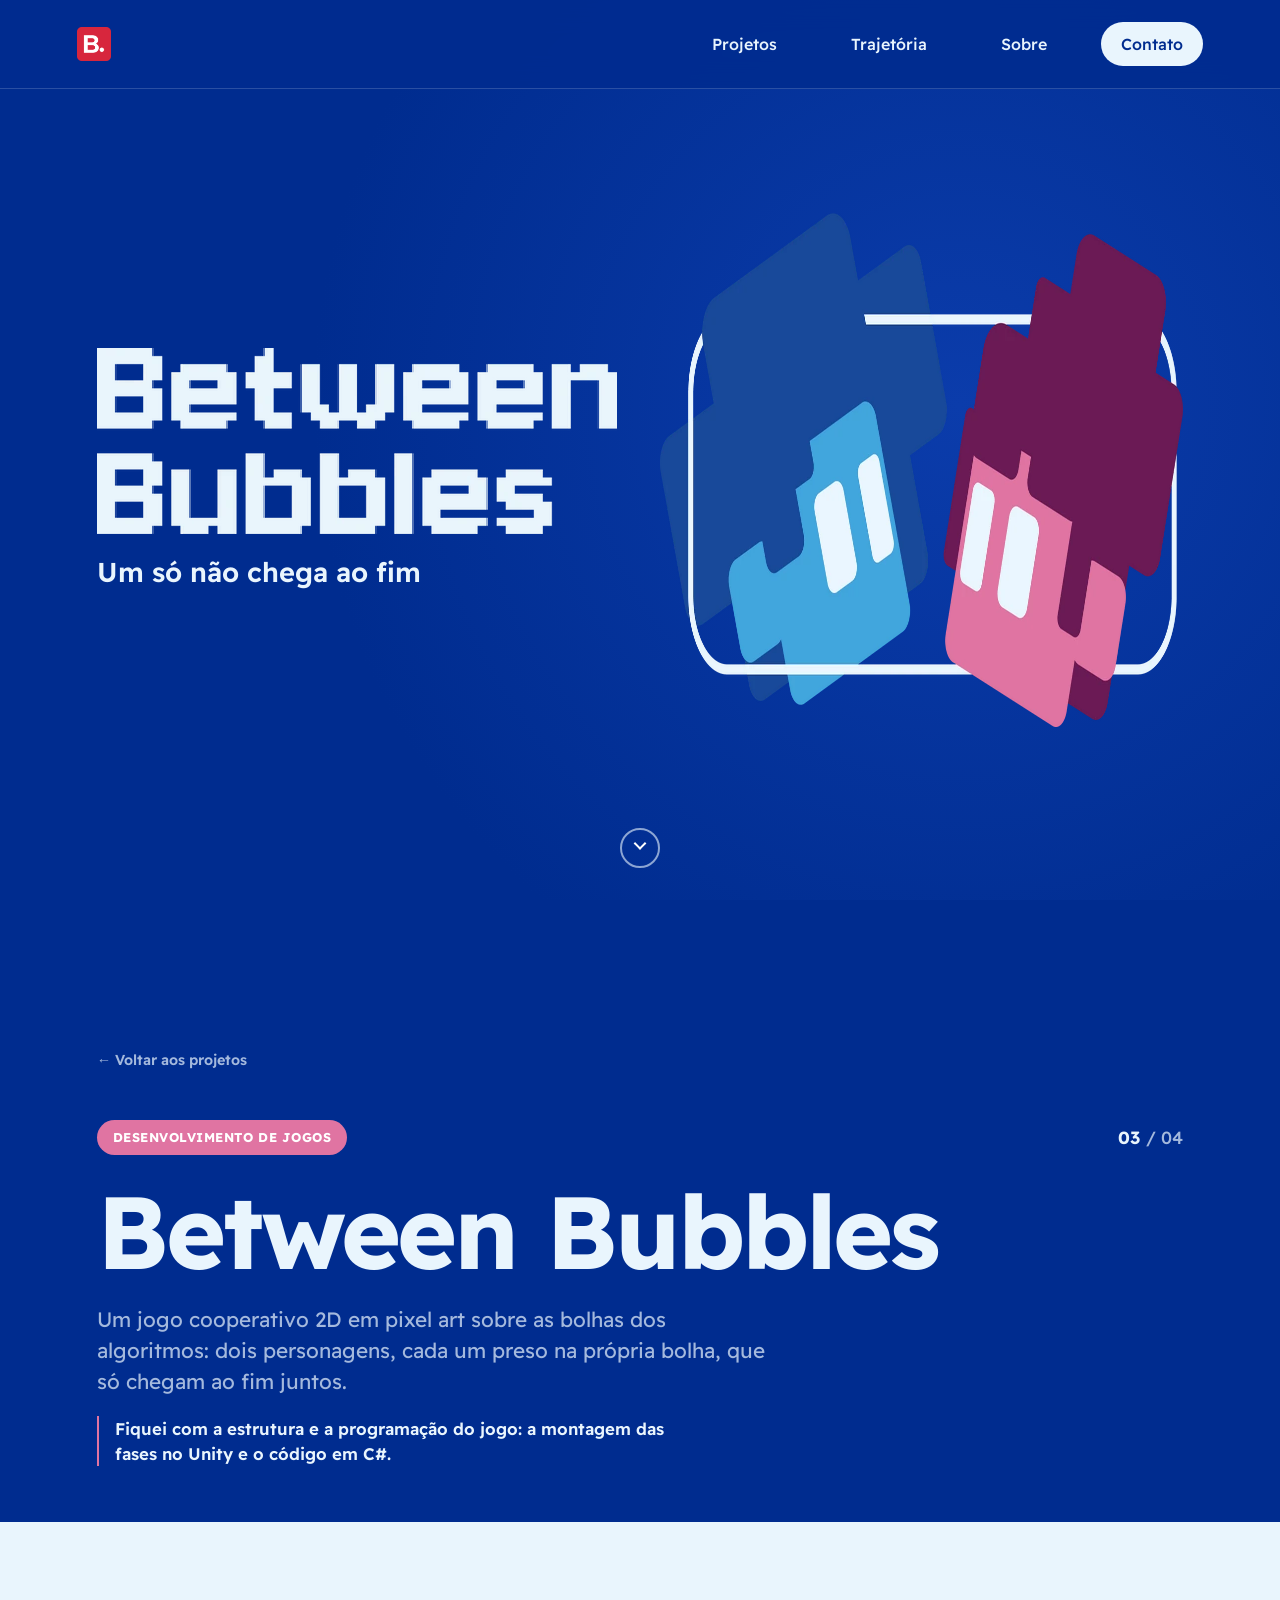
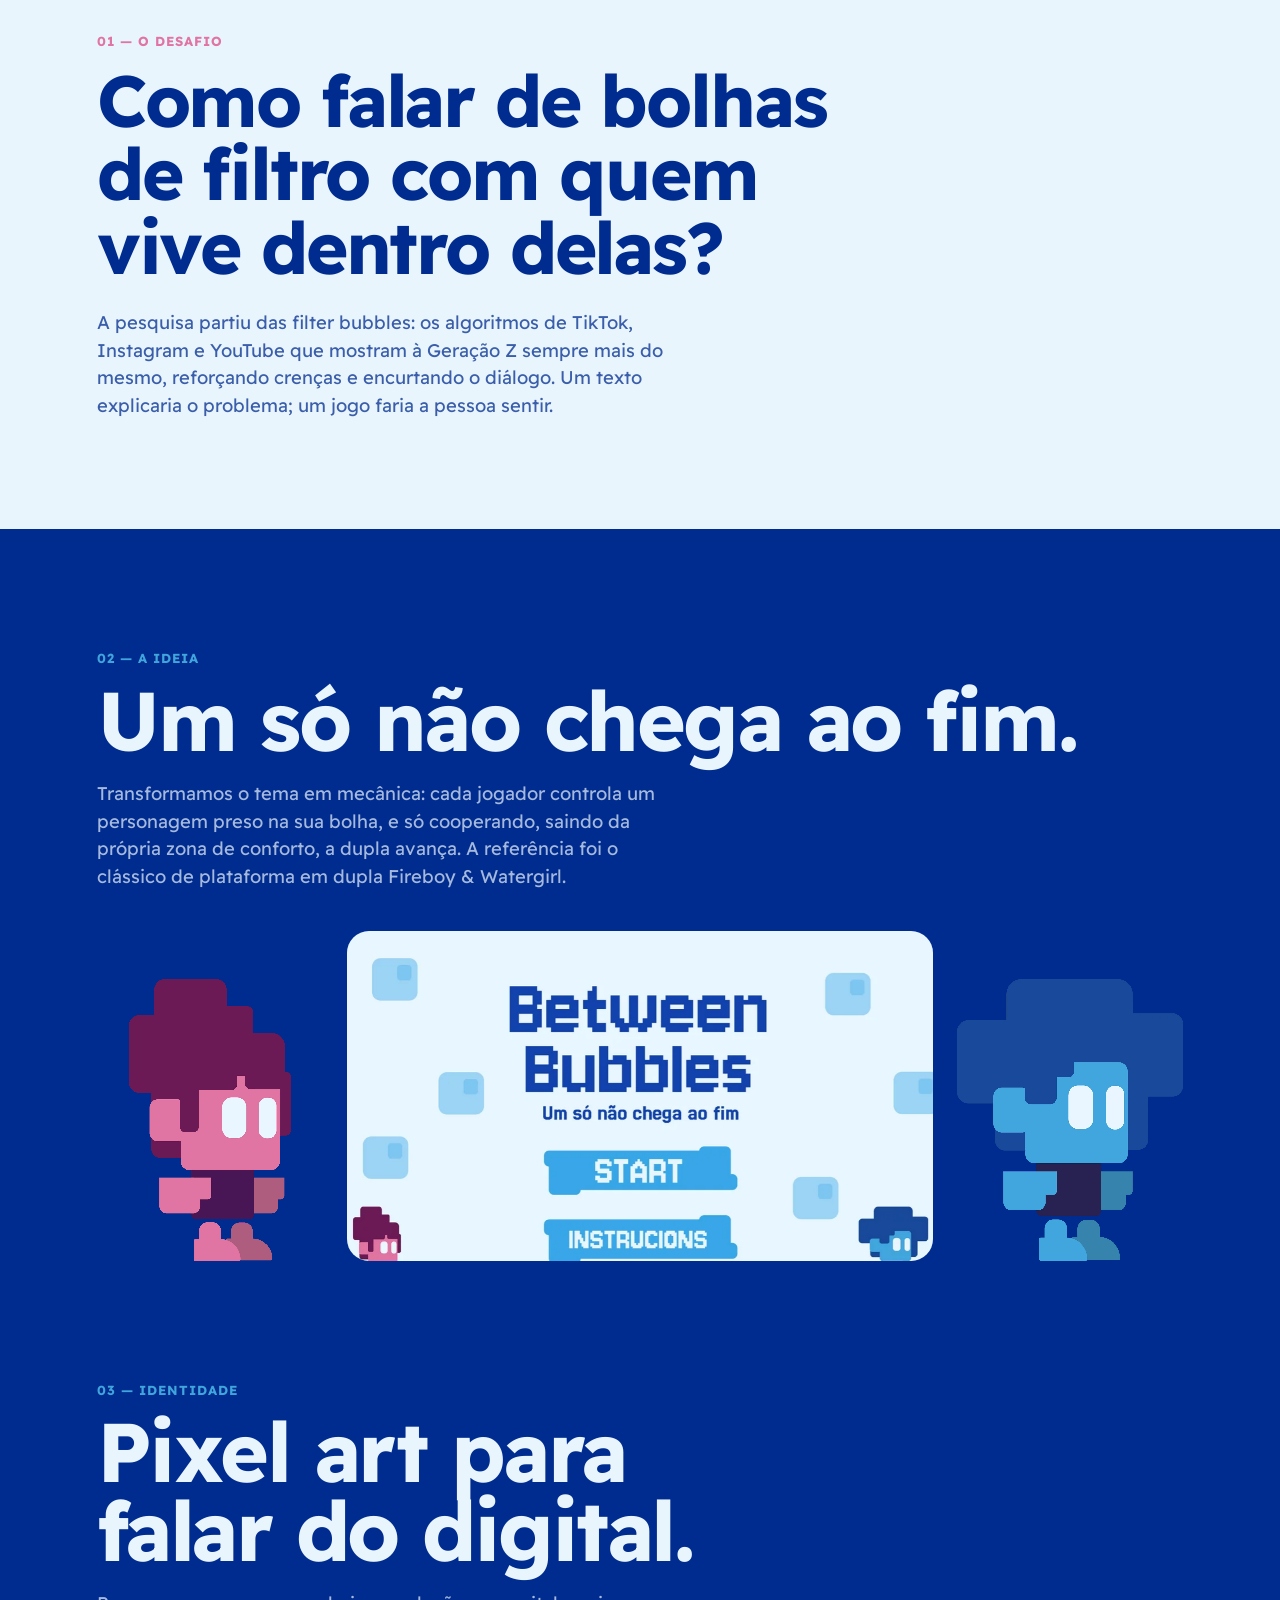
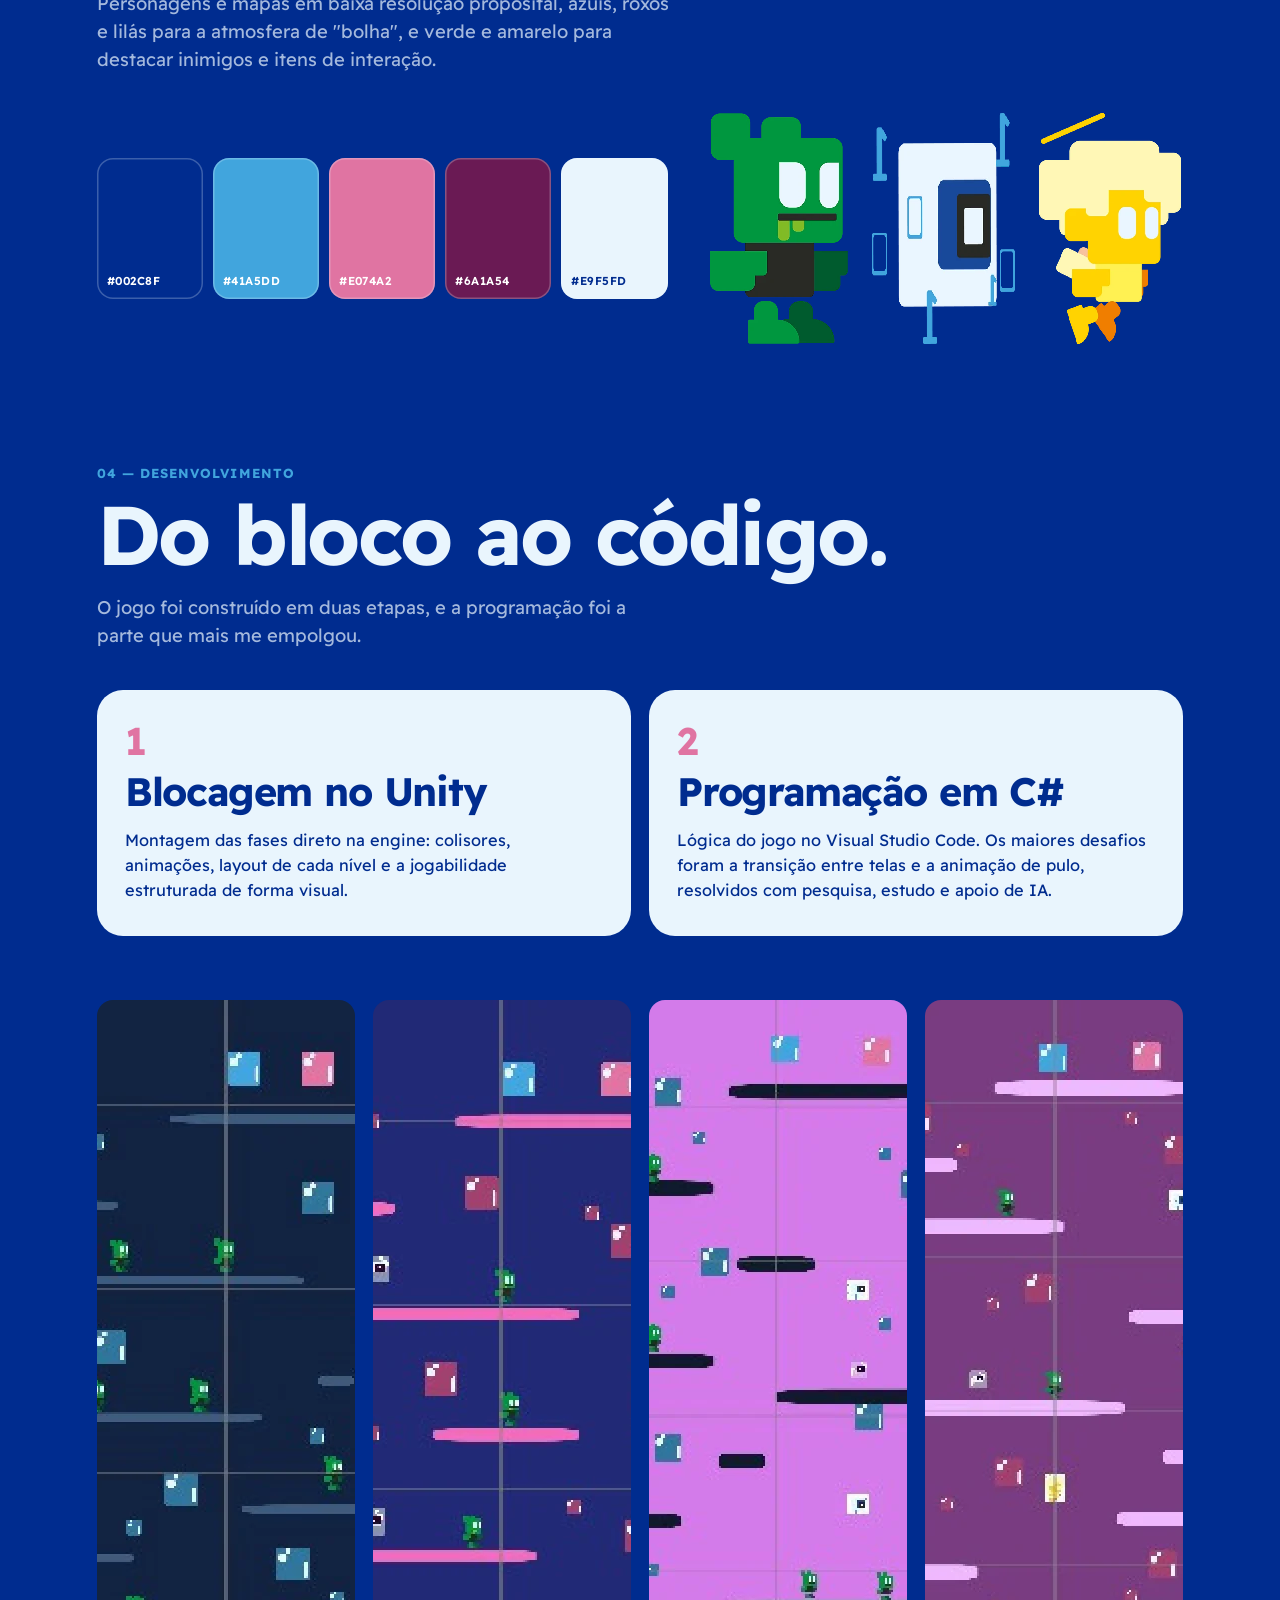
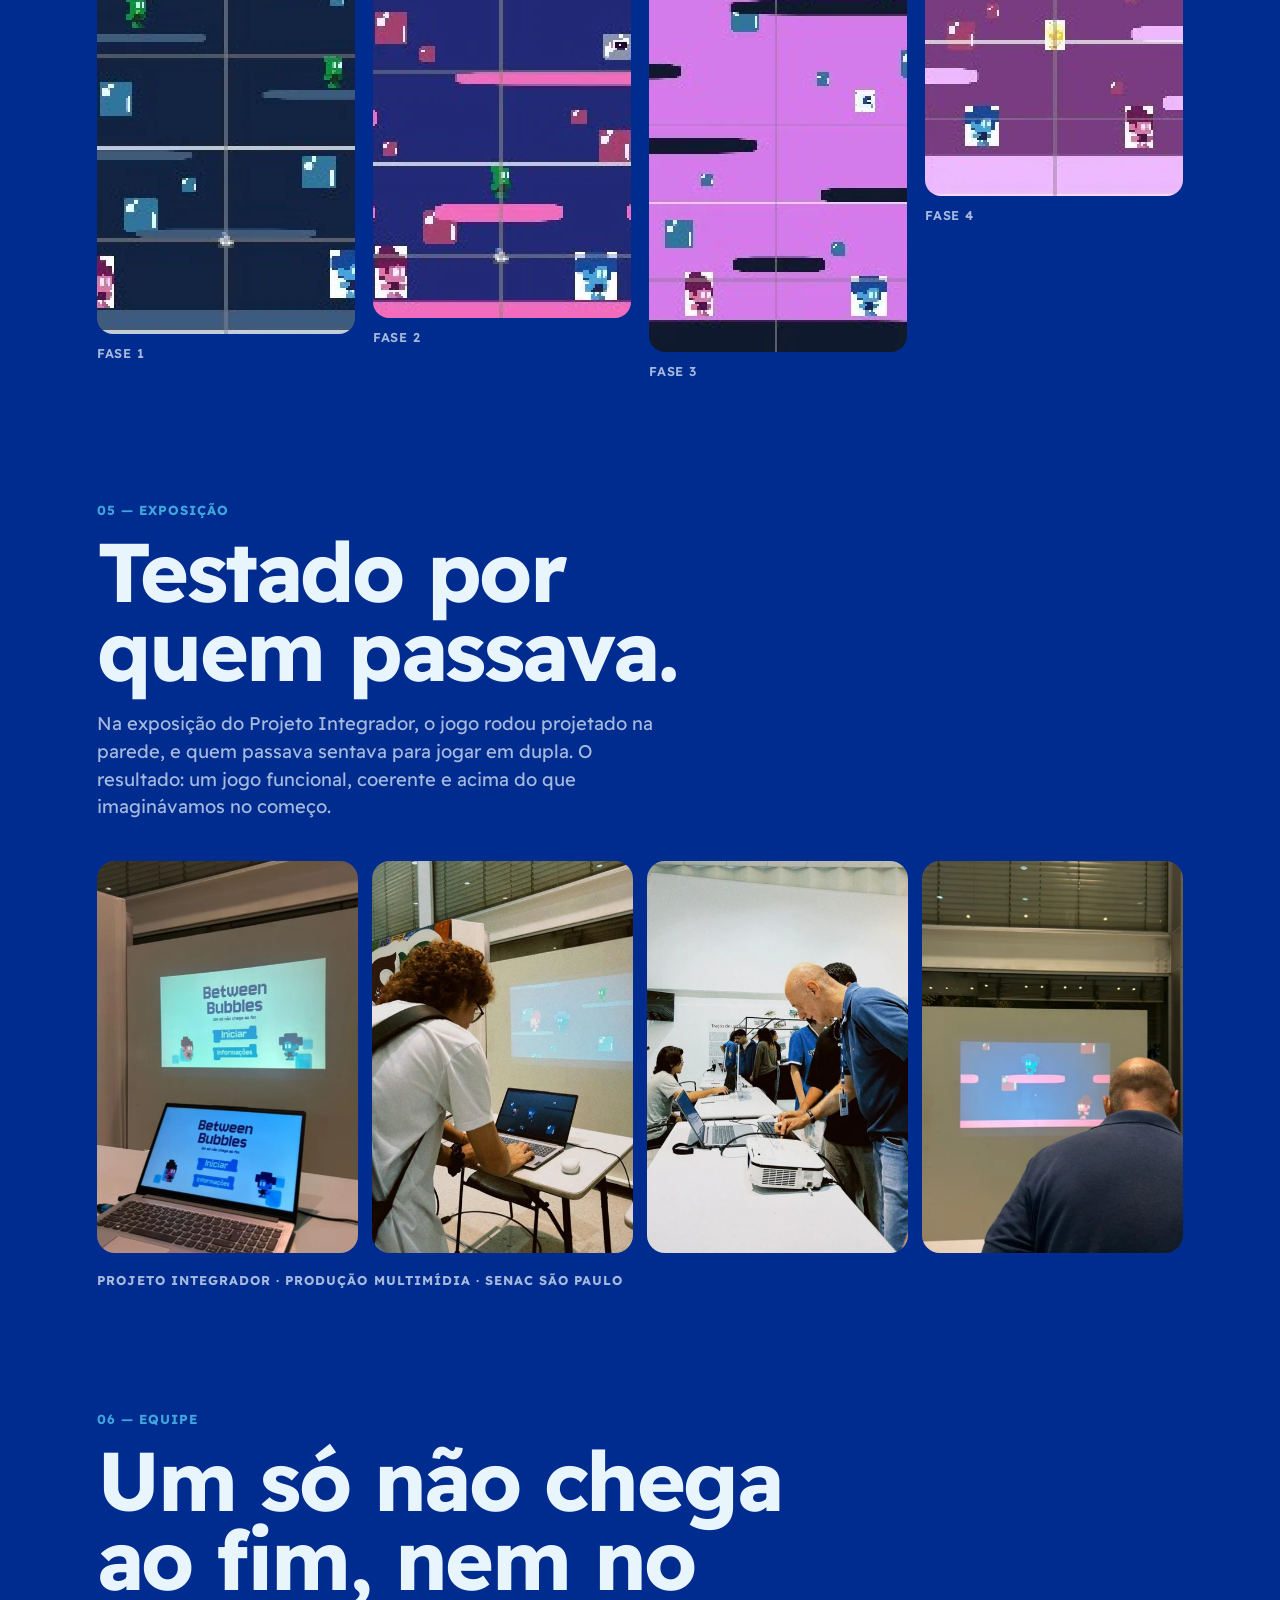
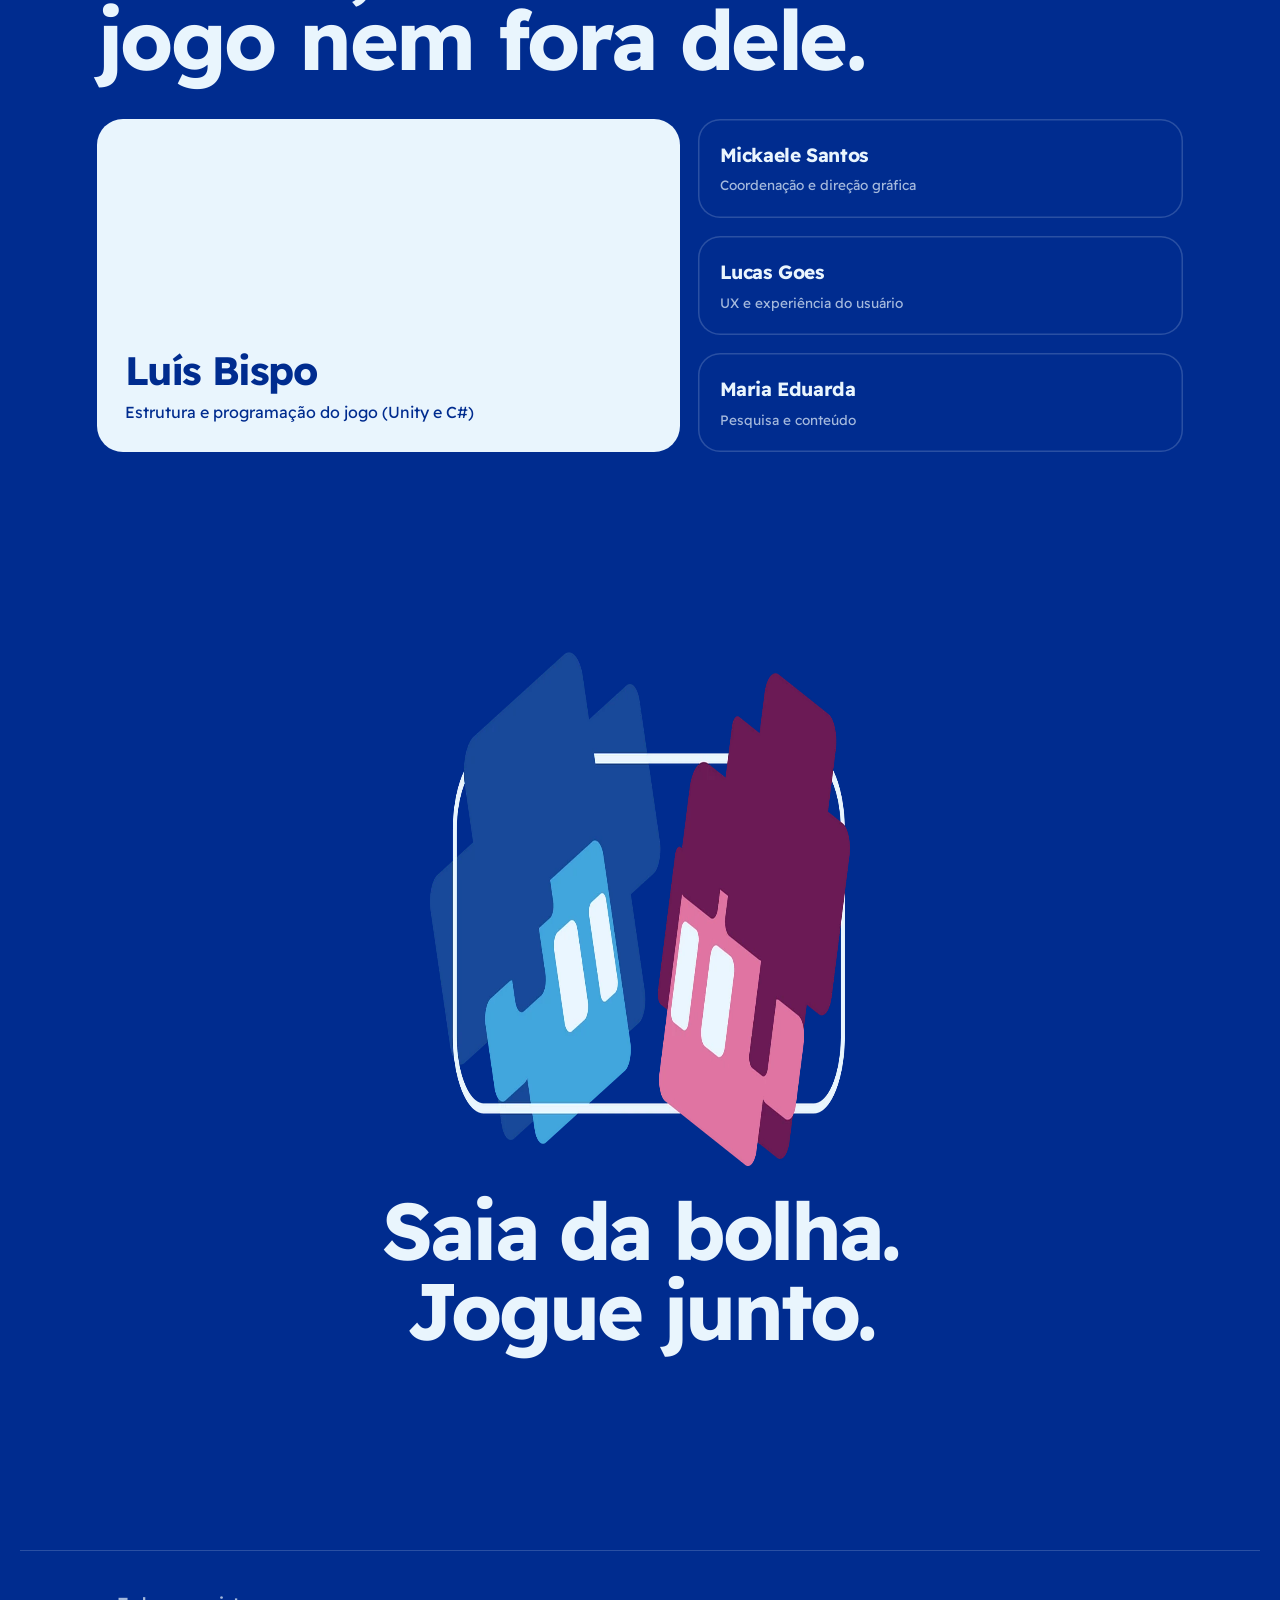
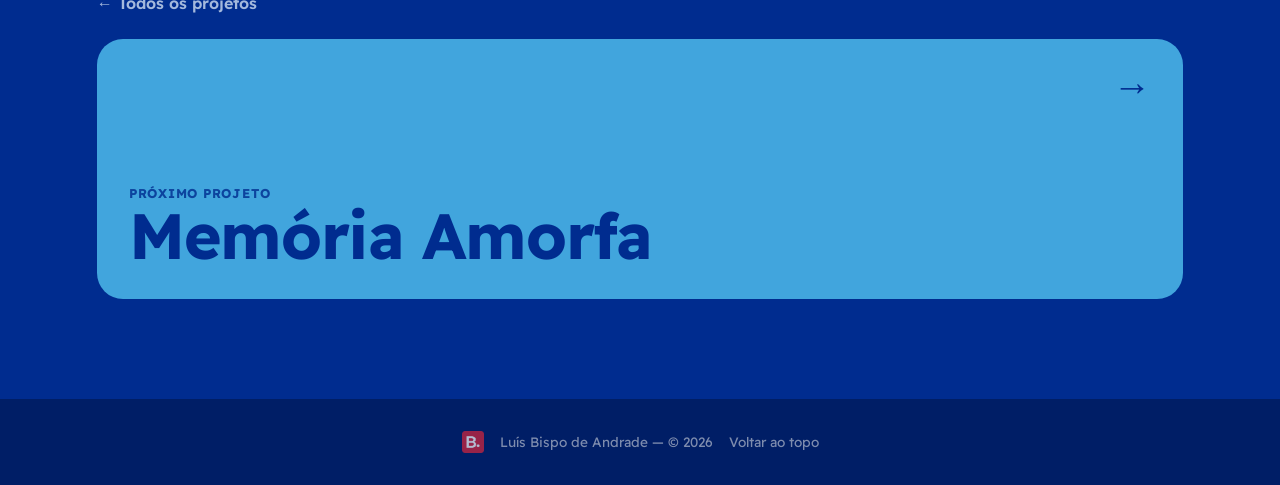
==== between-bubbles.html @ 1748417c "Cria a página do projeto Between Bubbles Página between-bubbles.html montada a partir do memorial de" ====
<!DOCTYPE html>
<html lang="pt-BR">
<head>
<meta charset="UTF-8">
<meta name="viewport" content="width=device-width, initial-scale=1.0">
<title>Between Bubbles — Luís Bispo</title>
<meta name="description" content="Between Bubbles: jogo cooperativo 2D em pixel art sobre as bolhas dos algoritmos. Estrutura e programação no Unity e em C# por Luís Bispo.">
<meta name="theme-color" content="#002C8F">

<link rel="canonical" href="https://lu-s-bispo-produtor-multim-dia.vercel.app/between-bubbles.html">
<meta property="og:type" content="article">
<meta property="og:locale" content="pt_BR">
<meta property="og:site_name" content="Luís Bispo">
<meta property="og:url" content="https://lu-s-bispo-produtor-multim-dia.vercel.app/between-bubbles.html">
<meta property="og:title" content="Between Bubbles — Luís Bispo">
<meta property="og:description" content="Um jogo cooperativo sobre bolhas de algoritmo: um só não chega ao fim.">
<meta property="og:image" content="https://lu-s-bispo-produtor-multim-dia.vercel.app/assets/projetos/between-bubbles/og.jpg">
<meta property="og:image:width" content="1200">
<meta property="og:image:height" content="630">
<meta name="twitter:card" content="summary_large_image">

<link rel="icon" type="image/png" href="Favicon.png">
<link rel="stylesheet" href="style.css">
<link rel="preconnect" href="https://fonts.googleapis.com">
<link rel="preconnect" href="https://fonts.gstatic.com" crossorigin>
<link href="https://fonts.googleapis.com/css2?family=Red+Hat+Display:ital,wght@0,300..900;1,300..900&family=Readex+Pro:wght@200..700&display=swap" rel="stylesheet">
</head>

<!-- tema-bb: identidade do Between Bubbles (azuis, rosa e roxo, Readex Pro) só nesta página -->
<!-- data-idv-*: configuração da abertura com troca de IDV (ver troca-idv.js) -->
<body class="pagina-projeto tema-bb" style="--cor-projeto:#41A5DD"
      data-idv-marca="Between Bubbles"
      data-idv-descricao="Um só não chega ao fim"
      data-idv-fundo="#002C8F"
      data-idv-texto="#E9F5FD"
      data-idv-destaque="#E074A2"
      data-idv-cores="#002C8F #41A5DD #E074A2 #6A1A54"
      data-idv-fonte="Readex Pro">
<script src="troca-idv.js"></script>

<header class="site-header">
    <a href="index.html#topo" class="mark" aria-label="Início" data-transicao>
        <img src="Favicon.png" alt="">
    </a>
    <button class="menu-toggle" aria-expanded="false" aria-controls="nav-menu" aria-label="Abrir menu">
        <span></span><span></span><span></span>
    </button>
    <nav id="nav-menu" class="nav">
        <a href="index.html#projetos" data-transicao>Projetos</a>
        <a href="index.html#trajetoria" data-transicao>Trajetória</a>
        <a href="index.html#sobre" data-transicao>Sobre</a>
        <a href="index.html#contato" class="nav-cta" data-transicao>Contato</a>
    </nav>
</header>

<main>

    <!-- ===================== CAPA ===================== -->
    <section class="capa-bb" aria-label="Between Bubbles">
        <span class="bolha bolha-1" aria-hidden="true"></span>
        <span class="bolha bolha-2" aria-hidden="true"></span>
        <span class="bolha bolha-3" aria-hidden="true"></span>
        <span class="bolha bolha-4" aria-hidden="true"></span>
        <div class="capa-bb-conteudo">
            <img src="assets/projetos/between-bubbles/logo.webp" alt="Between Bubbles" class="capa-bb-logo" width="450" height="186">
            <p class="capa-bb-slogan">Um só não chega ao fim</p>
        </div>
        <img src="assets/projetos/between-bubbles/dupla.webp" alt="Os dois personagens do jogo, um azul e um rosa, dentro de uma bolha." class="capa-bb-dupla" width="1055" height="514">
        <a href="#bb-abertura" class="capa-seta" aria-label="Ir para o conteúdo"><span></span></a>
    </section>

    <!-- ===================== ABERTURA ===================== -->
    <section class="projeto-hero" id="bb-abertura">
        <a href="index.html#projetos" class="voltar" data-transicao>← Voltar aos projetos</a>

        <div class="projeto-hero-topo">
            <span class="proj-tag">Desenvolvimento de Jogos</span>
            <span class="projeto-numero">03 <i>/ 04</i></span>
        </div>

        <h1>Between Bubbles</h1>
        <p class="projeto-resumo">Um jogo cooperativo 2D em pixel art sobre as bolhas dos algoritmos: dois personagens, cada um preso na própria bolha, que só chegam ao fim juntos.</p>
        <p class="projeto-papel">Fiquei com a estrutura e a programação do jogo: a montagem das fases no Unity e o código em C#.</p>
    </section>

    <!-- ===================== 01 · O DESAFIO ===================== -->
    <section class="desafio revelar">
        <span class="capitulo-num">01 — O desafio</span>
        <p class="desafio-frase">Como falar de bolhas de filtro com quem vive dentro delas?</p>
        <p class="desafio-linha">A pesquisa partiu das filter bubbles: os algoritmos de TikTok, Instagram e YouTube que mostram à Geração Z sempre mais do mesmo, reforçando crenças e encurtando o diálogo. Um texto explicaria o problema; um jogo faria a pessoa sentir.</p>
    </section>

    <!-- ===================== 02 · A IDEIA ===================== -->
    <section class="capitulo revelar">
        <span class="capitulo-num">02 — A ideia</span>
        <h2>Um só não chega ao fim.</h2>
        <p>Transformamos o tema em mecânica: cada jogador controla um personagem preso na sua bolha, e só cooperando, saindo da própria zona de conforto, a dupla avança. A referência foi o clássico de plataforma em dupla Fireboy &amp; Watergirl.</p>
    </section>

    <section class="bb-ideia revelar">
        <figure class="bb-personagem bb-rosa">
            <img src="assets/projetos/between-bubbles/personagem-rosa.webp" alt="Personagem rosa em pixel art." loading="lazy" width="761" height="1323">
        </figure>
        <figure class="galeria-item bb-tela">
            <img src="assets/projetos/between-bubbles/tela-inicial.webp" alt="Tela inicial do jogo, com o logo Between Bubbles, os botões Start e Instructions e os dois personagens." loading="lazy" width="1152" height="648">
        </figure>
        <figure class="bb-personagem bb-azul">
            <img src="assets/projetos/between-bubbles/personagem-azul.webp" alt="Personagem azul em pixel art." loading="lazy" width="914" height="1096">
        </figure>
    </section>

    <!-- ===================== 03 · IDENTIDADE ===================== -->
    <section class="capitulo revelar">
        <span class="capitulo-num">03 — Identidade</span>
        <h2>Pixel art para falar do digital.</h2>
        <p>Personagens e mapas em baixa resolução proposital, azuis, roxos e lilás para a atmosfera de "bolha", e verde e amarelo para destacar inimigos e itens de interação.</p>
    </section>

    <section class="bb-identidade revelar">
        <div class="bb-paleta" aria-label="Paleta do jogo">
            <span style="--c:#002C8F">#002C8F</span>
            <span style="--c:#41A5DD">#41A5DD</span>
            <span style="--c:#E074A2">#E074A2</span>
            <span style="--c:#6A1A54">#6A1A54</span>
            <span style="--c:#E9F5FD" class="claro">#E9F5FD</span>
        </div>
        <div class="bb-elenco">
            <img src="assets/projetos/between-bubbles/personagem-verde.webp" alt="Inimigo verde em pixel art." loading="lazy" width="275" height="457">
            <img src="assets/projetos/between-bubbles/item-camera.webp" alt="Item de interação em forma de câmera." loading="lazy" width="360" height="344">
            <img src="assets/projetos/between-bubbles/personagem-amarelo.webp" alt="Personagem amarelo em pixel art." loading="lazy" width="303" height="465">
        </div>
    </section>

    <!-- ===================== 04 · DESENVOLVIMENTO ===================== -->
    <section class="capitulo revelar">
        <span class="capitulo-num">04 — Desenvolvimento</span>
        <h2>Do bloco ao código.</h2>
        <p>O jogo foi construído em duas etapas, e a programação foi a parte que mais me empolgou.</p>
    </section>

    <section class="pilares bb-etapas">
        <article class="pilar revelar">
            <span class="bb-etapa-num">1</span>
            <h3>Blocagem no Unity</h3>
            <p>Montagem das fases direto na engine: colisores, animações, layout de cada nível e a jogabilidade estruturada de forma visual.</p>
        </article>
        <article class="pilar revelar">
            <span class="bb-etapa-num">2</span>
            <h3>Programação em C#</h3>
            <p>Lógica do jogo no Visual Studio Code. Os maiores desafios foram a transição entre telas e a animação de pulo, resolvidos com pesquisa, estudo e apoio de IA.</p>
        </article>
    </section>

    <section class="bb-fases" aria-label="As quatro fases do jogo">
        <figure class="revelar"><img src="assets/projetos/between-bubbles/fase-1.webp" alt="Fase 1: plataformas em azul escuro com inimigos verdes." loading="lazy" width="328" height="934"><figcaption>Fase 1</figcaption></figure>
        <figure class="revelar"><img src="assets/projetos/between-bubbles/fase-2.webp" alt="Fase 2: plataformas rosa sobre fundo roxo." loading="lazy" width="326" height="918"><figcaption>Fase 2</figcaption></figure>
        <figure class="revelar"><img src="assets/projetos/between-bubbles/fase-3.webp" alt="Fase 3: plataformas escuras sobre fundo lilás." loading="lazy" width="270" height="952"><figcaption>Fase 3</figcaption></figure>
        <figure class="revelar"><img src="assets/projetos/between-bubbles/fase-4.webp" alt="Fase 4: plataformas claras sobre fundo roxo." loading="lazy" width="270" height="796"><figcaption>Fase 4</figcaption></figure>
    </section>

    <!-- ===================== 05 · EXPOSIÇÃO ===================== -->
    <section class="capitulo revelar">
        <span class="capitulo-num">05 — Exposição</span>
        <h2>Testado por quem passava.</h2>
        <p>Na exposição do Projeto Integrador, o jogo rodou projetado na parede, e quem passava sentava para jogar em dupla. O resultado: um jogo funcional, coerente e acima do que imaginávamos no começo.</p>
    </section>

    <section class="fotos-evento bb-expo">
        <div class="fotos-grade">
            <figure class="galeria-item foto revelar"><img src="assets/projetos/between-bubbles/expo-1.webp" alt="Tela inicial do jogo no notebook e projetada na parede da exposição." loading="lazy" width="576" height="768"></figure>
            <figure class="galeria-item foto revelar"><img src="assets/projetos/between-bubbles/expo-2.webp" alt="Visitante jogando no notebook com o jogo projetado ao fundo." loading="lazy" width="513" height="768"></figure>
            <figure class="galeria-item foto revelar"><img src="assets/projetos/between-bubbles/expo-3.webp" alt="Visitantes testando o jogo nas mesas da exposição." loading="lazy" width="513" height="768"></figure>
            <figure class="galeria-item foto revelar"><img src="assets/projetos/between-bubbles/expo-4.webp" alt="Visitante diante da projeção de uma fase do jogo." loading="lazy" width="576" height="768"></figure>
        </div>
        <p class="fotos-legenda">Projeto Integrador · Produção Multimídia · Senac São Paulo</p>
    </section>

    <!-- ===================== 06 · EQUIPE ===================== -->
    <section class="capitulo revelar">
        <span class="capitulo-num">06 — Equipe</span>
        <h2>Um só não chega ao fim, nem no jogo nem fora dele.</h2>
    </section>

    <section class="equipe revelar">
        <article class="equipe-destaque">
            <b>Luís Bispo</b>
            <span>Estrutura e programação do jogo (Unity e C#)</span>
        </article>
        <ul>
            <li>Mickaele Santos<small>Coordenação e direção gráfica</small></li>
            <li>Lucas Goes<small>UX e experiência do usuário</small></li>
            <li>Maria Eduarda<small>Pesquisa e conteúdo</small></li>
        </ul>
    </section>

    <!-- ===================== FECHO ===================== -->
    <section class="fecho-bb revelar">
        <img src="assets/projetos/between-bubbles/dupla.webp" alt="" loading="lazy" width="1055" height="514">
        <strong>Saia da bolha.<br>Jogue junto.</strong>
    </section>

    <!-- ===================== PRÓXIMO PROJETO ===================== -->
    <nav class="projeto-navegacao" aria-label="Outros projetos">
        <a href="index.html#projetos" class="projeto-anterior" data-transicao>← Todos os projetos</a>

        <a href="memoria-amorfa.html" class="projeto-seguinte" data-transicao>
            <span class="projeto-seguinte-rotulo">Próximo projeto</span>
            <span class="projeto-seguinte-nome">Memória Amorfa</span>
            <span class="projeto-seguinte-seta" aria-hidden="true">→</span>
        </a>
    </nav>

</main>

<footer class="site-footer">
    <img src="Favicon.png" alt="">
    <p>Luís Bispo de Andrade — © <span id="ano"></span></p>
    <a href="#">Voltar ao topo</a>
</footer>

<script src="script.js"></script>
</body>
</html>
---- style.css ----
/* =========================================================
   TOKENS
========================================================= */
:root{
    --bg: #FAF9F6;
    --ink: #17130F;
    --red: #D7263D;
    --red-deep: #7A0D1D;
    --pink: #F5DEE0;
    --graphite: #6B6560;
    --line: rgba(23,19,15,.12);

    --display: "Red Hat Display", sans-serif;
    --body: "Red Hat Display", sans-serif;

    --wrap: 1240px;
    --pad: 6vw;
}

*{ margin:0; padding:0; box-sizing:border-box; }

html{ scroll-behavior:smooth; }

body{
    background:var(--bg);
    color:var(--ink);
    font-family:var(--body);
    font-size:16px;
    line-height:1.5;
    -webkit-font-smoothing:antialiased;
}

img{ max-width:100%; display:block; }

a{ color:inherit; text-decoration:none; }

h1,h2,h3{
    font-family:var(--display);
    font-weight:700;
    letter-spacing:-.01em;
    text-wrap:balance;
}

/* quebras de texto: títulos com linhas equilibradas, parágrafos sem palavra sozinha no fim */
p, dd, li, figcaption, blockquote{ text-wrap:pretty; }
.projeto-lead, .desafio-frase, .projeto-destaque p, .vitrine-titulo, .sobre-p-grande{ text-wrap:balance; }

a:focus-visible,
button:focus-visible,
input:focus-visible,
textarea:focus-visible,
[tabindex]:focus-visible{
    outline:3px solid var(--red);
    outline-offset:3px;
    border-radius:4px;
}

.eyebrow{
    font-size:.95rem;
    color:var(--red);
    font-weight:600;
    margin-bottom:14px;
}

/* =========================================================
   HEADER
========================================================= */
.site-header{
    position:fixed;
    top:0; left:0; right:0;
    z-index:50;
    display:flex;
    align-items:center;
    justify-content:space-between;
    padding:22px var(--pad);
    background:rgba(250,249,246,.92);
    backdrop-filter:blur(14px);
    border-bottom:1px solid var(--line);
}

.mark img{ width:34px; height:34px; }

.nav{
    display:flex;
    align-items:center;
    gap:34px;
    font-weight:500;
}

.nav a{ 
    position:relative; 
    padding:10px 20px; 
}
.nav a:not(.nav-cta)::after{
    content:"";
    position:absolute;
    left:0; bottom:-2px;
    height:2px;
    width:0;
    background:var(--red);
    transition:width .25s ease;
}
.nav a:not(.nav-cta):hover::after{ width:100%; }

.nav-cta{
    background:var(--ink);
    color:var(--bg);
    padding:10px 20px;
    border-radius:100px;
    transition:background .25s ease;
}
.nav-cta:hover{ background:var(--red); }

.menu-toggle{
    display:none;
    flex-direction:column;
    justify-content:center;
    gap:5px;
    width:34px; height:34px;
    background:none; border:none; cursor:pointer;
}
.menu-toggle span{
    height:2px; width:100%;
    background:var(--ink);
    border-radius:2px;
    transition:.3s;
}
.menu-toggle[aria-expanded="true"] span:nth-child(1){ transform:translateY(7px) rotate(45deg); }
.menu-toggle[aria-expanded="true"] span:nth-child(2){ opacity:0; }
.menu-toggle[aria-expanded="true"] span:nth-child(3){ transform:translateY(-7px) rotate(-45deg); }

/* =========================================================
   HERO
========================================================= */
.hero{
    position:relative;
    min-height:100vh;
    display:flex;
    flex-direction:column;
    justify-content:center;
    padding:120px var(--pad) 80px;
    overflow:hidden;
}

.hero-word{
    width:min(1100px, 92vw);
    opacity:0;
    transform:translateY(28px);
    animation:subir .9s cubic-bezier(.2,.8,.2,1) .15s forwards;
}
.hero-word img{ width:100%; }

.hero-meta{
    margin-top:34px;
    display:flex;
    justify-content:space-between;
    align-items:flex-end;
    gap:24px;
    max-width:var(--wrap);
    opacity:0;
    animation:subir .9s cubic-bezier(.2,.8,.2,1) .4s forwards;
}

.hero-line{
    font-size:clamp(1rem, .85rem + .7vw, 1.4rem);
    color:var(--graphite);
    max-width:34ch;
}

.hero-loc{
    font-weight:600;
    white-space:nowrap;
    padding-bottom:4px;
}

@keyframes subir{
    to{ opacity:1; transform:translateY(0); }
}

.scroll-cue{
    transition:opacity .3s ease;
    position:absolute;
    bottom:36px; left:var(--pad);
    width:42px; height:42px;
    border:2px solid var(--ink);
    border-radius:7px;
    opacity:.45;
}
.scroll-cue span{
    position:absolute; top:8px; left:50%;
    width:8px; height:8px;
    background:var(--red);
    border-radius:2px;
    transform:translateX(-50%);
    animation:pinga 1.8s ease infinite;
}
@keyframes pinga{
    0%{ top:8px; opacity:1; }
    70%{ opacity:0; }
    100%{ top:20px; opacity:0; }
}

/* =========================================================
   FAIXA (marquee de habilidades)
========================================================= */
.faixa{
    background:var(--ink);
    color:var(--bg);
    overflow:hidden;
    padding:18px 0;
    white-space:nowrap;
}
.faixa-track{
    display:inline-flex;
    align-items:center;
    gap:14px;
    animation:rolar 96s linear infinite;
    font-family:var(--display);
    font-weight:600;
    font-size:1.15rem;
}
.faixa-track i{
    width:6px; height:6px;
    border-radius:50%;
    background:var(--red);
    display:inline-block;
}
@keyframes rolar{
    from{ transform:translateX(0); }
    to{ transform:translateX(-50%); }
}

/* =========================================================
   PROJETOS
========================================================= */
.projetos{
    padding:120px var(--pad);
    max-width:var(--wrap);
    margin:0 auto;
}
.projetos-intro{
    display:flex;
    justify-content:space-between;
    align-items:flex-end;
    gap:40px;
    margin-bottom:56px;
    flex-wrap:wrap;
}
.projetos-intro h2{ font-size:clamp(2rem, 1.3rem + 3vw, 3.4rem); }
.projetos-intro p{
    max-width:38ch;
    color:var(--graphite);
}

.grid-projetos{
    display:grid;
    grid-template-columns:repeat(6, 1fr);
    grid-auto-rows:180px;
    grid-auto-flow:dense;
    gap:18px;
}
.proj{
    border-radius:26px;
    background:var(--pink);
    position:relative;
    display:flex;
    flex-direction:column;
    justify-content:flex-end;
    padding:22px;
    overflow:hidden;
    cursor:default;
    transition:transform .35s ease;
}
.proj:nth-child(5n+1){ background:var(--red); color:var(--bg); }
.proj:nth-child(5n+1) .proj-tag{ opacity:.85; }
.proj:hover, .proj:focus-visible{ transform:translateY(-6px); }

a.proj{ cursor:pointer; }
a.proj::after{
    content:"↗";
    position:absolute;
    top:20px; right:22px;
    font-size:1.4rem;
    line-height:1;
    opacity:0;
    transform:translate(-6px, 6px);
    transition:opacity .3s ease, transform .3s ease;
}
a.proj:hover::after, a.proj:focus-visible::after{ opacity:1; transform:none; }

.proj-a{ grid-column:span 3; grid-row:span 2; }

/* card com a capa do projeto como imagem de fundo (--capa no style do card) */
.proj.proj-com-capa{ background:#0A1F44; color:#fff; isolation:isolate; }
.proj-com-capa::before{
    content:"";
    position:absolute;
    inset:0;
    z-index:-1;
    background:
        linear-gradient(to top, rgba(10,31,68,.85), rgba(10,31,68,0) 55%),
        var(--capa) 38% 45% / cover no-repeat;
    transition:transform .8s cubic-bezier(.22,1,.36,1);
}
.proj-com-capa:hover::before,
.proj-com-capa:focus-visible::before{ transform:scale(1.05); }
.proj-com-capa .proj-tag{ opacity:.85; }
/* capa do Memória Amorfa: rosto mais acima, em preto e branco */
.proj.proj-capa-amorfa{ background:#0E0E0E; color:#F4F4F4; }
.proj-capa-amorfa::before{
    background:
        linear-gradient(to top, rgba(0,0,0,.85), rgba(0,0,0,0) 60%),
        var(--capa) 50% 28% / cover no-repeat;
    filter:grayscale(1);
}
.proj-b{ grid-column:span 3; grid-row:span 2; }
.proj-c{ grid-column:span 2; grid-row:span 2; }
.proj-d{ grid-column:span 2; grid-row:span 2; }
.proj-e{ grid-column:span 2; grid-row:span 2; }

.proj-tag{
    font-size:.8rem;
    font-weight:700;
    text-transform:uppercase;
    letter-spacing:.04em;
    opacity:.65;
}
.proj-nome{
    font-family:var(--display);
    font-size:1.15rem;
    font-weight:600;
}

/* =========================================================
   TRAJETÓRIA
========================================================= */
.trajetoria{ padding:120px 0; }
.trajetoria-trilho{ position:relative; }
.trajetoria-palco{
    max-width:var(--wrap);
    margin:0 auto;
    padding:0 var(--pad);
}
.trajetoria-topo{
    display:flex;
    justify-content:space-between;
    align-items:flex-end;
    gap:24px;
    margin-bottom:48px;
}
.trajetoria h2{ font-size:clamp(2rem, 1.3rem + 3vw, 3.4rem); }
.trajetoria-dica{ font-size:.95rem; font-weight:700; color:var(--graphite); white-space:nowrap; }
.trajetoria-dica .so-rolagem{ display:none; }
.trajetoria.horizontal .trajetoria-dica .so-rolagem{ display:inline; }
.trajetoria.horizontal .trajetoria-dica .so-arrastar{ display:none; }

/* linha do tempo horizontal: uma linha no topo e um cartão por etapa */
.linha-do-tempo{
    position:relative;
    display:flex;
    gap:28px;
    padding-top:44px;
    overflow-x:auto;
    scroll-snap-type:x mandatory;
    scrollbar-width:none;
}
.linha-do-tempo::-webkit-scrollbar{ display:none; }
.linha-do-tempo::before,
.linha-progresso{
    content:"";
    position:absolute;
    top:7px; left:0;
    height:2px;
    background:var(--line);
}
.linha-do-tempo::before{ width:var(--largura-linha, 100%); }
.linha-progresso{ width:0; background:var(--red); z-index:1; }

.item-tempo{
    position:relative;
    flex:0 0 min(340px, 78vw);
    scroll-snap-align:start;
    padding:24px;
    border-radius:26px;
    background:var(--pink);
}
.item-tempo::before{
    content:"";
    position:absolute;
    left:24px; top:-44px;
    width:12px; height:12px;
    border-radius:50%;
    background:var(--red);
    border:3px solid var(--bg);
    box-shadow:0 0 0 2px var(--red);
    z-index:2;
}
.item-formacao{ background:transparent; box-shadow:inset 0 0 0 1.5px var(--line); }
.item-formacao::before{ background:var(--bg); box-shadow:0 0 0 2px var(--ink); }

.tempo-data{
    display:block;
    font-family:var(--display);
    font-size:1.5rem;
    font-weight:700;
    color:var(--red);
    line-height:1.1;
}
.tempo-tipo{
    display:block;
    margin:6px 0 18px;
    font-size:.72rem;
    font-weight:700;
    letter-spacing:.08em;
    text-transform:uppercase;
    color:var(--graphite);
}
.item-tempo h3{ font-size:1.3rem; line-height:1.2; margin-bottom:4px; }
.tempo-org{ color:var(--graphite); font-weight:500; }
.tempo-desc{ margin-top:12px; font-size:.95rem; color:var(--ink); }

/* computador: a rolagem da página move a linha para o lado (classe posta pelo script) */
.trajetoria.horizontal{ padding:0; }
.trajetoria.horizontal .trajetoria-trilho{ height:calc(100vh + var(--distancia, 0px)); }
.trajetoria.horizontal .trajetoria-palco{
    max-width:none;
    padding-left:max(var(--pad), calc((100vw - var(--wrap)) / 2 + var(--pad)));
    padding-right:max(var(--pad), calc((100vw - var(--wrap)) / 2 + var(--pad)));
    position:sticky;
    top:0;
    height:100vh;
    display:flex;
    flex-direction:column;
    justify-content:center;
    padding-top:80px;
    overflow:hidden;
}
.trajetoria.horizontal .linha-do-tempo{
    overflow:visible;
    width:max-content;
    will-change:transform;
}
.trajetoria.horizontal .item-tempo{ flex-basis:360px; }

/* =========================================================
   SOBRE
========================================================= */
.sobre{
    display:grid;
    grid-template-columns:1.1fr .9fr;
    gap:60px;
    padding:100px var(--pad) 140px;
    max-width:var(--wrap);
    margin:0 auto;
    align-items:center;
}
.sobre-p{ margin-bottom:20px; max-width:56ch; color:var(--ink); }
.sobre-p-grande{
    font-family:var(--display);
    font-size:clamp(1.3rem, 1rem + 1.4vw, 1.9rem);
    font-weight:600;
    line-height:1.25;
}
.sobre-skills{
    list-style:none;
    display:flex;
    flex-wrap:wrap;
    gap:10px;
    margin-top:28px;
}
.sobre-skills li{
    position: relative;

    border:1.5px solid var(--line);
    border-radius:100px;
    padding:8px 16px;

    font-size:.9rem;
    font-weight:600;

    transition: transform .35s ease;
    color: .35s ease;
    background: .35s ease;
}

.sobre-skills li:hover, li:focus-visible{ 
transform:translateY(-6px); 
color:var(--bg);
background: var(--red);
}

/* Thumb */
.skill-preview {
    position: absolute;

    width: 180px;
    aspect-ratio: 16 / 9;

    left: 50%;
    bottom: calc(100% + 16px);

    transform:
        translateX(-50%)
        translateY(10px)
        scale(.9);

    opacity: 0;
    visibility: hidden;

    pointer-events: none;

    overflow: hidden;

    border-radius: 12px;

    background: #111;

    transition:
        opacity .3s ease,
        transform .3s ease,
        visibility .3s ease;

    z-index: 20;
}


/* Vídeo */
.skill-preview video {
    width: 100%;
    height: 100%;

    object-fit: cover;

    display: block;
}


/* Aparece no hover */
.sobre-skills li:hover .skill-preview {
    opacity: 1;
    visibility: visible;

    transform:
        translateX(-50%)
        translateY(0)
        scale(1);
}


.sobre-objeto{
    aspect-ratio:1/1;
    border-radius:32px;
    background:var(--pink);
    display:flex;
    align-items:center;
    justify-content:center;
    position:relative;
    overflow:hidden;
}
.sobre-objeto canvas{
    position:absolute;
    inset:0;
    width:100% !important;
    height:100% !important;
}
.objeto-status{
    color:var(--red-deep);
    font-weight:600;
    font-size:.9rem;
}
.objeto-fallback{ width:50%; }
/* =========================================================
   CONTATO
========================================================= */
.contato{
    background:var(--ink);
    color:var(--bg);
    padding:120px var(--pad);
    display:grid;
    grid-template-columns:1fr 1fr;
    gap:60px;
}
.contato h2{
    font-size:clamp(2rem, 1.2rem + 3.4vw, 3.2rem);
    line-height:1.08;
    margin:10px 0 40px;
}
.contato-dados{
    display:flex;
    flex-direction:column;
    gap:10px;
    font-size:1.1rem;
    margin-bottom:32px;
}
.contato-dados a:hover{ color:var(--red); }

.social-links{ display:flex; gap:12px; }
.social-links a{
    width:44px; height:44px;
    border:1.5px solid rgba(250,249,246,.3);
    border-radius:50%;
    display:flex; align-items:center; justify-content:center;
    font-size:.8rem; font-weight:700;
    transition:.25s;
}
.social-links a:not([aria-disabled]):hover{
    background:var(--red);
    border-color:var(--red);
}
.social-links a[aria-disabled="true"]{ opacity:.35; cursor:default; }

.contato-form{
    display:flex;
    flex-direction:column;
    gap:18px;
}
.contato-form label{
    display:flex;
    flex-direction:column;
    gap:8px;
    font-size:.85rem;
    color:rgba(250,249,246,.6);
    font-weight:600;
}
.contato-form input,
.contato-form textarea{
    background:transparent;
    border:none;
    border-bottom:1.5px solid rgba(250,249,246,.3);
    color:var(--bg);
    font-family:var(--body);
    font-size:1.05rem;
    padding:10px 2px;
    resize:vertical;
}
.contato-form input:focus,
.contato-form textarea:focus{
    outline:none;
    border-color:var(--red);
}
.form-status{ font-size:.9rem; min-height:1.2em; }
.form-status.success{ color:#8FD19E; }
.form-status.error{ color:#F2A0A0; }

.contato-form button{
    margin-top:10px;
    align-self:flex-start;
    background:var(--red);
    color:var(--bg);
    border:none;
    padding:16px 32px;
    border-radius:100px;
    font-family:var(--body);
    font-weight:700;
    font-size:1rem;
    cursor:pointer;
    transition:.25s;
}
.contato-form button:hover{ background:var(--bg); color:var(--ink); }
.contato-form button[disabled]{ opacity:.6; cursor:not-allowed; }

/* =========================================================
   FOOTER
========================================================= */
.site-footer{
    display:flex;
    align-items:center;
    justify-content:center;
    gap:16px;
    padding:32px var(--pad);
    background:var(--ink);
    color:rgba(250,249,246,.5);
    font-size:.85rem;
    flex-wrap:wrap;
}
.site-footer img{ width:22px; height:22px; opacity:.7; }
.site-footer a:hover{ color:var(--bg); }

/* =========================================================
   PÁGINA DE PROJETO
========================================================= */
.pagina-projeto{ --cor-projeto:var(--red); }

.projeto-hero,
.projeto-capa,
.projeto-bloco,
.projeto-galeria,
.projeto-destaque,
.projeto-navegacao{
    max-width:var(--wrap);
    margin-left:auto;
    margin-right:auto;
    padding-left:var(--pad);
    padding-right:var(--pad);
}

/* Abertura */
.projeto-hero{ padding-top:150px; padding-bottom:56px; }
.voltar{
    display:block;
    width:fit-content;
    margin-bottom:48px;
    color:var(--graphite);
    font-weight:600;
    font-size:.9rem;
    transition:color .25s, transform .25s;
}
.voltar:hover{ color:var(--cor-projeto); transform:translateX(-4px); }

.projeto-hero-topo{
    display:flex;
    justify-content:space-between;
    align-items:center;
    gap:16px;
}
.projeto-hero .proj-tag{
    display:inline-block;
    padding:8px 16px;
    border-radius:999px;
    background:var(--cor-projeto);
    color:var(--bg);
    opacity:1;
}
.projeto-numero{
    white-space:nowrap;
    font-family:var(--display);
    font-weight:700;
    font-size:1.1rem;
}
.projeto-numero i{ font-style:normal; color:var(--graphite); font-weight:500; }

.projeto-hero h1{
    margin:28px 0 24px;
    font-size:clamp(2.8rem, 1.2rem + 6.5vw, 7rem);
    line-height:.95;
    letter-spacing:-.03em;
    max-width:14ch;
}
.projeto-resumo{
    max-width:52ch;
    color:var(--graphite);
    font-size:clamp(1.05rem, 1rem + .4vw, 1.3rem);
}
.projeto-ficha{
    display:grid;
    grid-template-columns:repeat(4, 1fr);
    margin-top:56px;
    border-top:1px solid var(--line);
}
.projeto-ficha div{
    padding:20px 20px 0 0;
    border-right:1px solid var(--line);
}
.projeto-ficha div + div{ padding-left:20px; }
.projeto-ficha div:last-child{ border-right:0; }
.projeto-ficha dt{
    margin-bottom:6px;
    font-size:.72rem;
    font-weight:700;
    text-transform:uppercase;
    letter-spacing:.08em;
    color:var(--graphite);
}
.projeto-ficha dd{ font-weight:600; }

/* Capa */
.projeto-capa{ margin-bottom:120px; }
.projeto-capa-moldura{
    position:relative;
    aspect-ratio:16 / 9;
    border-radius:26px;
    overflow:hidden;
    background:var(--pink);
}

/* Imagens com parallax: ficam maiores que a moldura para ter folga ao se mover */
.projeto-capa-moldura img,
.galeria-item img{
    width:100%;
    height:100%;
    object-fit:cover;
    transform:scale(1.12);
    will-change:transform;
}

/* Imagem que não carregou: some e deixa só a moldura com um aviso */
.img-vazia{ visibility:hidden; }
.projeto-capa-moldura:has(.img-vazia),
.galeria-item:has(.img-vazia){
    display:grid;
    place-items:center;
}
.projeto-capa-moldura:has(.img-vazia)::after,
.galeria-item:has(.img-vazia)::after{
    content:"Imagem do projeto";
    position:absolute;
    color:var(--red-deep);
    font-size:.8rem;
    font-weight:700;
    text-transform:uppercase;
    letter-spacing:.08em;
    opacity:.45;
}

/* Blocos de texto: rótulo à esquerda, texto à direita */
.projeto-bloco{
    display:grid;
    grid-template-columns:minmax(180px, 1fr) 2fr;
    gap:40px;
    margin-bottom:120px;
}
.projeto-rotulo{
    position:sticky;
    top:110px;
    align-self:start;
    font-size:1.4rem;
}
.projeto-rotulo span{
    display:block;
    margin-bottom:6px;
    font-size:.8rem;
    color:var(--cor-projeto);
    letter-spacing:.06em;
}
.projeto-bloco-texto{
    display:grid;
    gap:20px;
    max-width:62ch;
    font-size:1.08rem;
    line-height:1.65;
}
.projeto-lead{
    font-family:var(--display);
    font-size:clamp(1.4rem, 1.1rem + 1.2vw, 2rem);
    font-weight:600;
    line-height:1.25;
}

/* Galeria em mosaico */
.projeto-galeria{
    display:grid;
    grid-template-columns:repeat(6, 1fr);
    grid-auto-rows:220px;
    gap:18px;
    margin-bottom:120px;
}
.galeria-item{
    position:relative;
    grid-column:span 3;
    grid-row:span 2;
    border-radius:26px;
    overflow:hidden;
    background:var(--pink);
}
.galeria-larga{ grid-column:span 6; grid-row:span 3; }
.galeria-alta{ grid-column:span 2; grid-row:span 3; }
.galeria-media{ grid-column:span 4; grid-row:span 3; }
.galeria-item figcaption{
    position:absolute;
    left:16px; bottom:16px;
    padding:8px 14px;
    border-radius:999px;
    background:rgba(250,249,246,.9);
    backdrop-filter:blur(8px);
    font-size:.8rem;
    font-weight:600;
}

/* Frase de destaque */
.projeto-destaque{ margin-bottom:120px; }
.projeto-destaque p{
    max-width:20ch;
    font-family:var(--display);
    font-size:clamp(2rem, 1rem + 4vw, 4.2rem);
    font-weight:700;
    line-height:1.05;
    letter-spacing:-.02em;
}
.projeto-destaque p::before{
    content:"“";
    display:block;
    height:.55em;
    color:var(--cor-projeto);
    font-size:1.6em;
    line-height:1;
}
.projeto-destaque cite{
    display:block;
    margin-top:24px;
    font-style:normal;
    color:var(--graphite);
}

/* Números do resultado */
.projeto-numeros{
    display:grid;
    grid-template-columns:repeat(3, 1fr);
    gap:18px;
    margin-top:20px;
    list-style:none;
}
.projeto-numeros li{
    padding:22px;
    border-radius:26px;
    background:var(--pink);
}
.projeto-numeros strong{
    display:block;
    font-family:var(--display);
    font-size:clamp(1.8rem, 1.2rem + 2vw, 2.8rem);
    line-height:1;
    color:var(--cor-projeto);
}
.projeto-numeros span{ display:block; margin-top:8px; font-size:.9rem; line-height:1.35; color:var(--graphite); }

/* Próximo projeto */
.projeto-navegacao{
    display:grid;
    gap:24px;
    padding-top:40px;
    padding-bottom:100px;
    border-top:1px solid var(--line);
}
.projeto-anterior{
    width:fit-content;
    color:var(--graphite);
    font-weight:600;
    transition:color .25s;
}
.projeto-anterior:hover{ color:var(--cor-projeto); }
.projeto-seguinte{
    position:relative;
    display:flex;
    flex-direction:column;
    justify-content:flex-end;
    min-height:260px;
    padding:32px;
    border-radius:26px;
    background:var(--cor-projeto);
    color:var(--bg);
    overflow:hidden;
    transition:transform .35s ease;
}
.projeto-seguinte:hover{ transform:translateY(-6px); }
.projeto-seguinte-rotulo{
    font-size:.8rem;
    font-weight:700;
    text-transform:uppercase;
    letter-spacing:.06em;
    opacity:.8;
}
.projeto-seguinte-nome{
    font-family:var(--display);
    font-size:clamp(2rem, 1.2rem + 3.5vw, 4rem);
    font-weight:700;
    line-height:1;
    letter-spacing:-.02em;
}
.projeto-seguinte-seta{
    position:absolute;
    top:28px; right:32px;
    font-size:2.4rem;
    line-height:1;
    transition:transform .35s ease;
}
.projeto-seguinte:hover .projeto-seguinte-seta{ transform:translateX(8px); }

/* Lista de frentes de trabalho (dentro de um bloco de texto) */
.frentes{
    display:grid;
    gap:14px;
    margin-top:8px;
    list-style:none;
    counter-reset:frente;
}
.frentes li{
    display:grid;
    gap:6px;
    padding:22px 22px 22px 64px;
    border-radius:26px;
    background:var(--pink);
    position:relative;
    counter-increment:frente;
    line-height:1.5;
}
.frentes li::before{
    content:counter(frente, decimal-leading-zero);
    position:absolute;
    left:22px; top:22px;
    font-family:var(--display);
    font-weight:700;
    color:var(--cor-projeto);
}
.frentes b{ font-family:var(--display); font-size:1.15rem; }
.frentes span{ color:var(--graphite); font-size:.98rem; }

/* =========================================================
   CAPÍTULOS — título grande + uma linha (páginas de projeto)
========================================================= */
.capitulo{
    max-width:var(--wrap);
    margin:0 auto 40px;
    padding:0 var(--pad);
}
.capitulo-num{
    display:block;
    margin-bottom:12px;
    font-size:.82rem;
    font-weight:700;
    letter-spacing:.08em;
    text-transform:uppercase;
    color:var(--cor-projeto);
}
.capitulo h2{
    font-size:clamp(2.6rem, 1.2rem + 5vw, 5.2rem);
    line-height:.95;
    letter-spacing:-.035em;
    margin-bottom:12px;
}
.capitulo > p{ max-width:52ch; font-size:1.15rem; color:var(--graphite); }
.capitulo > p + p{ margin-top:12px; }
.capitulo h2{ max-width:19ch; margin-bottom:20px; }
/* mantém palavras juntas na mesma linha (ex.: "Soluções Fiscais") */
.junto{ display:inline-block; }

/* Desafio: faixa de cor com a frase que abre a história */
.desafio{
    margin-bottom:120px;
    padding:110px max(var(--pad), calc((100vw - var(--wrap)) / 2 + var(--pad)));
    background:var(--ink);
    color:var(--bg);
}
.desafio .capitulo-num{ color:var(--sieg-ciano, var(--pink)); }
.desafio-frase{
    max-width:18ch;
    font-family:var(--display);
    font-size:clamp(2.2rem, 1rem + 4.4vw, 4.6rem);
    font-weight:800;
    line-height:1.02;
    letter-spacing:-.03em;
}
.desafio-linha{ margin-top:24px; max-width:56ch; font-size:1.15rem; opacity:.75; }

/* Fotos de evento: grade de retratos verticais com duas fotos em destaque */
.fotos-evento{
    max-width:var(--wrap);
    margin:0 auto 120px;
    padding:0 var(--pad);
}
.fotos-grade{
    display:grid;
    grid-template-columns:repeat(4, 1fr);
    grid-auto-flow:dense;
    gap:14px;
}
.fotos-grade .foto{
    grid-column:auto;
    grid-row:auto;
    aspect-ratio:2 / 3;
    border-radius:18px;
}
.fotos-grade .foto-grande{
    grid-column:span 2;
    grid-row:span 2;
    aspect-ratio:auto;
}
.fotos-grade .foto-grande-dir{ grid-column:3 / span 2; }
.fotos-legenda{
    margin-top:18px;
    font-size:.8rem;
    font-weight:700;
    letter-spacing:.08em;
    text-transform:uppercase;
    color:var(--graphite);
}
@media (max-width:900px){
    .fotos-grade{ grid-template-columns:repeat(2, 1fr); gap:10px; }
    .fotos-grade .foto-grande,
    .fotos-grade .foto-grande-dir{ grid-column:1 / -1; }
    .fotos-evento{ margin-bottom:80px; }
}

/* Ferramentas: print + problema / solução */
.ferramentas{
    display:grid;
    gap:64px;
    max-width:var(--wrap);
    margin:0 auto 120px;
    padding:0 var(--pad);
}
.ferramenta{
    display:grid;
    grid-template-columns:1.4fr 1fr;
    align-items:center;
    gap:48px;
}
.ferramenta:nth-child(even){ grid-template-columns:1fr 1.4fr; }
.ferramenta:nth-child(even) .ferramenta-print{ order:2; }
.ferramenta-print.galeria-item{ grid-column:auto; grid-row:auto; aspect-ratio:16 / 10; }
.ferramenta-texto h3{ font-size:clamp(1.6rem, 1.2rem + 1.4vw, 2.4rem); margin-bottom:18px; }
.ferramenta-texto dl{ display:grid; gap:6px; }
.ferramenta-texto dt{
    margin-top:10px;
    font-size:.75rem;
    font-weight:700;
    letter-spacing:.08em;
    text-transform:uppercase;
    color:var(--cor-projeto);
}
.ferramenta-texto dd{ font-size:1.08rem; line-height:1.5; }

/* Vídeo de ferramenta dentro de uma janela de navegador */
.ferramenta-video.galeria-item{
    display:flex;
    flex-direction:column;
    aspect-ratio:auto;
    background:#fff;
    box-shadow:0 30px 60px -30px rgba(10,31,68,.35), 0 0 0 1px var(--line);
}
.janela-barra{
    display:flex;
    align-items:center;
    gap:6px;
    padding:10px 14px;
    background:#f4f5f8;
    border-bottom:1px solid var(--line);
}
.janela-barra i{ width:10px; height:10px; border-radius:50%; background:#d5d8df; }
.janela-barra span{ margin:0 auto; padding-right:48px; font-size:.75rem; font-weight:600; color:var(--graphite); }
.ferramenta-video video{ display:block; width:100%; aspect-ratio:1424 / 884; height:auto; background:#f2f4f8; }

/* Ferramenta ainda em desenvolvimento */
.ferramenta-embreve{
    position:relative;
    display:grid;
    place-items:center;
    aspect-ratio:16 / 10;
    border-radius:26px;
    overflow:hidden;
    background:
        radial-gradient(circle at 80% 15%, rgba(255,255,255,.18), transparent 45%),
        linear-gradient(135deg, var(--cor-projeto), var(--red-deep));
}
.embreve-selo{
    padding:6px 12px;
    border-radius:999px;
    font-size:.75rem;
    font-weight:700;
    letter-spacing:.06em;
    text-transform:uppercase;
}
.embreve-selo-texto{
    display:inline-block;
    margin-bottom:12px;
    background:var(--pink);
    color:var(--cor-projeto);
}
/* mini calendário ilustrativo, com alguns dias marcados */
.embreve-cal{
    width:min(60%, 320px);
    padding:18px;
    border-radius:18px;
    background:rgba(255,255,255,.12);
    backdrop-filter:blur(6px);
    color:#fff;
}
.embreve-cal b{ display:block; margin-bottom:12px; font-size:1.1rem; }
.embreve-cal div{ display:grid; grid-template-columns:repeat(7, 1fr); gap:6px; }
.embreve-cal i{ aspect-ratio:1; border-radius:6px; background:rgba(255,255,255,.16); }
.embreve-cal i:nth-child(3), .embreve-cal i:nth-child(9),
.embreve-cal i:nth-child(12), .embreve-cal i:nth-child(17){ background:#fff; }
.embreve-cal i:nth-child(5), .embreve-cal i:nth-child(15){ background:var(--sieg-ciano, var(--pink)); }

/* Depoimento: fecha a história */
.depoimento{
    max-width:var(--wrap);
    margin:0 auto 120px;
    padding:0 var(--pad);
}
.depoimento p{
    max-width:22ch;
    font-family:var(--display);
    font-size:clamp(2rem, 1rem + 3.6vw, 3.8rem);
    font-weight:700;
    line-height:1.08;
    letter-spacing:-.02em;
}
.depoimento cite{ display:block; margin-top:20px; font-style:normal; color:var(--graphite); font-weight:600; }

@media (max-width:900px){
    .desafio{ padding-top:80px; padding-bottom:80px; margin-bottom:80px; }
    .ferramenta, .ferramenta:nth-child(even){ grid-template-columns:1fr; gap:20px; }
    .ferramenta:nth-child(even) .ferramenta-print{ order:0; }
    .ferramentas{ gap:48px; margin-bottom:80px; }
}

/* =========================================================
   VITRINE DE FEED — celular 3D controlado pela rolagem
========================================================= */
.vitrine{ margin-bottom:120px; }

.vitrine-intro{
    max-width:var(--wrap);
    margin:0 auto 20px;
    padding:0 var(--pad);
}

/* No modo 3D o trilho é alto e o palco fica preso na tela enquanto se rola por ele */
.vitrine-trilho{ position:relative; }
.modo-3d .vitrine-trilho{ height:calc(var(--unidades, 12) * 55vh + 100vh); margin-top:-64px; }
/* o texto fica por cima do palco (que sobe um pouco) para os botões continuarem clicáveis */
.vitrine-intro{ position:relative; z-index:2; }

.vitrine-palco{
    display:grid;
    grid-template-columns:1fr auto;
    align-items:center;
    gap:40px;
    max-width:var(--wrap);
    margin:0 auto;
    padding:0 var(--pad);
}
.modo-3d .vitrine-palco{
    display:flex;
    flex-direction:column;
    align-items:center;
    justify-content:center;
    gap:18px;
    position:sticky;
    top:0;
    height:100vh;
    padding-top:104px;
    padding-bottom:20px;
    perspective:1700px;
}

/* Painel ao lado do celular */
.vitrine-info{ display:none; }
.modo-3d .vitrine-info{ display:grid; justify-items:center; gap:4px; text-align:center; }
.vitrine-contador{
    font-family:var(--display);
    font-size:.9rem;
    font-weight:700;
    letter-spacing:.06em;
    color:var(--graphite);
}
.vitrine-contador b{ color:var(--cor-projeto); }
.vitrine-titulo{
    font-family:var(--display);
    font-size:1.35rem;
    font-weight:700;
    line-height:1.15;
}
.vitrine-pontos{ display:flex; gap:6px; min-height:8px; margin-top:6px; }
.vitrine-pontos i{
    width:8px; height:8px;
    border-radius:50%;
    background:var(--line);
    transition:background .25s ease, transform .25s ease;
}
.vitrine-pontos i.ativo{ background:var(--cor-projeto); transform:scale(1.15); }
.vitrine-slide{ margin-top:2px; color:var(--graphite); font-weight:600; }
.vitrine-progresso{
    height:3px;
    margin-top:16px;
    border-radius:3px;
    background:var(--line);
    overflow:hidden;
}
.vitrine-progresso span{
    display:block;
    height:100%;
    background:var(--cor-projeto);
    transform:scaleX(0);
    transform-origin:left;
}
.vitrine-dica{
    margin-top:14px;
    font-size:1.15rem;
    font-weight:700;
    color:var(--ink);
    transition:opacity .4s ease;
}
.vitrine-iniciada .vitrine-dica{ opacity:0; }

/* texto de instrução muda conforme o modo */
.vitrine .so-3d{ display:none; }
.vitrine.modo-3d .so-3d{ display:inline; }
.vitrine.modo-3d .so-toque{ display:none; }

/* Alternar entre celular e grade */
.vitrine-alternar{
    display:inline-flex;
    gap:4px;
    margin-top:16px;
    padding:4px;
    border-radius:999px;
    background:var(--pink);
}
.vitrine-alternar button{
    padding:10px 18px;
    border:0;
    border-radius:999px;
    background:transparent;
    color:var(--ink);
    font:600 .92rem var(--body);
    cursor:pointer;
    transition:background .25s ease, color .25s ease;
}
.vitrine-alternar button[aria-pressed="true"]{ background:var(--cor-projeto); color:#fff; }
.vitrine.ver-grade .so-3d,
.vitrine.ver-grade .so-toque{ display:none; }

/* "No feed": grade do perfil do Instagram */
.vitrine-grade{
    max-width:935px;
    margin:0 auto;
    padding:0 var(--pad);
}
.vitrine-grade[hidden]{ display:none; }

.perfil{
    display:flex;
    align-items:center;
    gap:clamp(20px, 5vw, 56px);
    padding:8px 0 28px;
}
.perfil-avatar{
    display:grid;
    place-items:center;
    flex:none;
    width:clamp(72px, 14vw, 120px);
    aspect-ratio:1;
    border-radius:50%;
    background:var(--cor-projeto);
    color:#fff;
    font-family:var(--display);
    font-size:clamp(1.8rem, 1rem + 3vw, 3rem);
    font-weight:800;
    box-shadow:0 0 0 4px var(--bg), 0 0 0 6px #e1306c;
}
.perfil div{ display:grid; gap:4px; }
.perfil b{ font-size:1.25rem; }
.perfil strong{ font-weight:700; }
.perfil small{ color:var(--graphite); font-size:.92rem; }

.perfil-abas{
    display:flex;
    justify-content:center;
    border-top:1px solid var(--line);
    margin-bottom:4px;
}
.perfil-abas span{
    display:flex;
    align-items:center;
    gap:6px;
    margin-top:-1px;
    padding:14px 0;
    border-top:1px solid var(--ink);
    font-size:.75rem;
    font-weight:700;
    letter-spacing:.08em;
    text-transform:uppercase;
}
.perfil-abas svg{ width:14px; height:14px; fill:none; stroke:currentColor; stroke-width:2; }

.feed-grade{
    display:grid;
    grid-template-columns:repeat(3, 1fr);
    gap:4px;
}
.feed-item{
    position:relative;
    aspect-ratio:3 / 4;
    overflow:hidden;
    background:var(--pink);
    touch-action:pan-y;
    user-select:none;
}
.feed-faixa{
    display:flex;
    height:100%;
    transition:transform .6s cubic-bezier(.65,0,.35,1);
}
.feed-arte{ position:relative; flex:0 0 100%; height:100%; }
.feed-arte img{ width:100%; height:100%; object-fit:cover; pointer-events:none; }
.feed-arte.vazia img{ visibility:hidden; }
.feed-arte.vazia::after{
    content:attr(data-rotulo);
    position:absolute;
    inset:0;
    display:grid;
    place-items:center;
    font-family:var(--display);
    font-weight:700;
    font-size:.9rem;
    color:var(--red-deep);
    opacity:.55;
}

.feed-icone{
    position:absolute;
    top:10px; right:10px;
    color:#fff;
    filter:drop-shadow(0 1px 2px rgba(0,0,0,.4));
    pointer-events:none;
}
.feed-icone svg{ width:20px; height:20px; fill:none; stroke:currentColor; stroke-width:2; stroke-linejoin:round; }

.feed-seta{
    position:absolute;
    top:50%;
    width:30px; height:30px;
    border:0;
    border-radius:50%;
    background:rgba(255,255,255,.85);
    color:#000;
    font-size:1.3rem;
    line-height:1;
    cursor:pointer;
    opacity:0;
    transform:translateY(-50%);
    transition:opacity .25s ease;
}
.feed-seta-ant{ left:8px; }
.feed-seta-prox{ right:8px; }
.feed-item:hover .feed-seta,
.feed-seta:focus-visible{ opacity:1; }

.feed-pontos{
    position:absolute;
    left:0; right:0; bottom:10px;
    display:flex;
    justify-content:center;
    gap:4px;
    pointer-events:none;
}
.feed-pontos i{
    width:6px; height:6px;
    border-radius:50%;
    background:rgba(255,255,255,.5);
    transition:background .2s ease;
}
.feed-pontos i.ativo{ background:#fff; }

/* nome do post aparece ao passar o mouse, como as curtidas no Instagram */
.feed-titulo{
    position:absolute;
    left:0; right:0; top:0;
    padding:12px 40px 28px 12px;
    background:linear-gradient(rgba(0,0,0,.45), transparent);
    color:#fff;
    font-size:.85rem;
    font-weight:700;
    opacity:0;
    transition:opacity .25s ease;
    pointer-events:none;
}
.feed-item:hover .feed-titulo{ opacity:1; }

@media (max-width:560px){
    .feed-grade{ grid-template-columns:repeat(2, 1fr); gap:3px; }
    .feed-seta{ display:none; }
    .vitrine-grade{ padding:0; }
    .perfil, .perfil-abas{ margin-left:var(--pad); margin-right:var(--pad); }
}

/* ---------- O aparelho ---------- */
.celular-cena{
    position:relative;
    height:min(720px, calc(100vh - 260px));
    aspect-ratio:9 / 19.5;
    flex-shrink:0;
    margin:0 auto;
}
.celular{
    --espessura:14px;
    --raio:13% / 6%;
    position:absolute;
    inset:0;
    transform-style:preserve-3d;
    will-change:transform;
}
.celular-face,
.celular-camada{
    position:absolute;
    inset:0;
    border-radius:var(--raio);
}
.celular-frente{
    transform:translateZ(calc(var(--espessura) / 2));
    backface-visibility:hidden;
    padding:2.6%;
    background:#0d0d0f;
    box-shadow:inset 0 0 0 2px #3b3b42, inset 0 0 0 4px #0d0d0f;
}
.celular-verso{
    transform:rotateY(180deg) translateZ(calc(var(--espessura) / 2));
    backface-visibility:hidden;
    background:linear-gradient(150deg, #43434a, #1d1d21 60%, #2c2c31);
    box-shadow:inset 0 0 0 2px #55555d;
}
.celular-camada{ background:linear-gradient(90deg, #26262b, #4a4a52 50%, #26262b); }

.celular-ilha{
    position:absolute;
    top:2.5%; left:50%;
    width:27%; height:2.9%;
    border-radius:99px;
    background:#000;
    transform:translateX(-50%);
    z-index:3;
}
/* reflexo de vidro que acompanha o giro */
.celular-brilho{
    position:absolute;
    inset:0;
    border-radius:var(--raio);
    background:linear-gradient(115deg, transparent 35%, rgba(255,255,255,.16) 50%, transparent 65%) var(--brilho, 50%) 0 / 300% 100%;
    pointer-events:none;
    z-index:4;
}
.celular-cameras{
    position:absolute;
    top:4%; left:7%;
    width:40%;
    aspect-ratio:1;
    border-radius:28%;
    background:rgba(255,255,255,.07);
    box-shadow:inset 0 0 0 1px rgba(255,255,255,.12);
}
.celular-cameras i{
    position:absolute;
    width:38%; aspect-ratio:1;
    border-radius:50%;
    background:radial-gradient(circle at 40% 40%, #2f3a4a, #08080a 60%);
    box-shadow:0 0 0 3px #1a1a1e, 0 0 0 4px #4a4a52;
}
.celular-cameras i:nth-child(1){ top:8%; left:8%; }
.celular-cameras i:nth-child(2){ top:54%; left:8%; }
.celular-cameras i:nth-child(3){ top:31%; left:54%; }
.celular-cameras b{
    position:absolute;
    top:12%; right:14%;
    width:12%; aspect-ratio:1;
    border-radius:50%;
    background:#e9e2cf;
}
.celular-logo{
    position:absolute;
    top:50%; left:50%;
    width:18%;
    transform:translate(-50%, -50%);
    opacity:.75;
}
.celular-sombra{
    position:absolute;
    left:8%; right:8%;
    bottom:-34px;
    height:26px;
    border-radius:50%;
    background:radial-gradient(closest-side, rgba(23,19,15,.28), transparent);
    filter:blur(4px);
}

/* Fora do modo 3D: só a frente, sem perspectiva */
.vitrine:not(.modo-3d) .celular-verso,
.vitrine:not(.modo-3d) .celular-camada{ display:none; }
.vitrine:not(.modo-3d) .celular-frente{ transform:none; }

/* ---------- Tela: perfil do Instagram em modo "Publicações" ---------- */
.celular-tela{
    position:relative;
    height:100%;
    display:grid;
    grid-template-rows:auto auto 1fr auto;
    overflow:hidden;
    border-radius:11% / 5.2%;
    background:#fff;
    color:#000;
    font-family:-apple-system, BlinkMacSystemFont, "Red Hat Display", sans-serif;
    font-size:12px;
    line-height:1.35;
}
.celular-tela svg{
    width:22px; height:22px;
    fill:none;
    stroke:currentColor;
    stroke-width:1.8;
    stroke-linecap:round;
    stroke-linejoin:round;
}

.ig-status{
    display:flex;
    justify-content:space-between;
    align-items:center;
    padding:7px 18px 5px 22px;
    font-weight:700;
    font-size:11px;
}
.ig-status-icones{ display:flex; align-items:center; gap:5px; }
.ig-status-icones i{ display:block; background:#000; }
.ig-sinal{ width:12px; height:7px; clip-path:polygon(0 100%, 100% 0, 100% 100%); }
.ig-wifi{ width:11px; height:7px; clip-path:polygon(50% 100%, 0 25%, 20% 0, 80% 0, 100% 25%); }
.ig-bateria{ width:18px; height:8px; border-radius:3px; box-shadow:inset 0 0 0 1.5px #fff, 0 0 0 1px #000; }

.ig-topo{
    display:grid;
    grid-template-columns:28px 1fr 28px;
    align-items:center;
    padding:2px 8px 5px;
    border-bottom:1px solid #efefef;
    text-align:center;
}
.ig-topo svg{ width:18px !important; height:18px !important; }
.ig-topo small{ display:block; font-size:9px; font-weight:600; color:#737373; letter-spacing:.02em; }
.ig-topo b{ font-size:13px; }

.ig-rolagem{ position:relative; overflow:hidden; }
.ig-feed{ position:relative; will-change:transform; }

.ig-post{ padding-bottom:10px; }
.ig-post-topo{
    display:flex;
    align-items:center;
    gap:7px;
    padding:6px 10px;
    font-size:12px;
}
.ig-avatar{
    display:grid;
    place-items:center;
    width:24px; height:24px;
    border-radius:50%;
    background:var(--cor-projeto);
    color:#fff;
    font-weight:800;
    font-size:12px;
    box-shadow:0 0 0 2px #fff, 0 0 0 3.5px #e1306c;
}
.ig-mais{ margin-left:auto; font-size:10px; letter-spacing:1px; }

.ig-carrossel{
    width:var(--arte-largura, 100%);
    margin:0 auto;
    position:relative;
    overflow:hidden;
    background:#f2f2f2;
}
.ig-slides{ display:flex; will-change:transform; }
.ig-slide{
    position:relative;
    flex:0 0 100%;
    aspect-ratio:3 / 4;
    overflow:hidden;
}
.ig-slide img{ width:100%; height:100%; object-fit:cover; user-select:none; }
/* Arte ainda não enviada: mostra um bloco com o nome do slide */
.ig-slide.vazia{
    background:
        repeating-linear-gradient(135deg, transparent 0 14px, rgba(215,38,61,.06) 14px 28px),
        var(--pink);
}
.ig-slide.vazia img{ visibility:hidden; }
.ig-slide.vazia::after{
    content:attr(data-rotulo);
    position:absolute;
    inset:0;
    display:grid;
    place-items:center;
    font-family:var(--display);
    font-size:15px;
    font-weight:700;
    color:var(--red-deep);
    opacity:.6;
}
.ig-selo{
    position:absolute;
    top:10px; right:10px;
    padding:3px 8px;
    border-radius:99px;
    background:rgba(0,0,0,.65);
    color:#fff;
    font-size:11px;
    font-weight:600;
}

.ig-acoes{
    display:grid;
    grid-template-columns:1fr auto 1fr;
    align-items:center;
    padding:6px 10px 2px;
}
.ig-acoes svg{ width:20px; height:20px; }
.ig-acoes > svg{ justify-self:end; }
.ig-acoes-esq{ display:flex; gap:12px; }
.ig-acoes-esq svg:first-child{ transition:fill .3s ease, stroke .3s ease, transform .3s ease; }
/* o post em destaque ganha a curtida */
.ig-post-ativo .ig-acoes-esq svg:first-child{ fill:#ff3040; stroke:#ff3040; transform:scale(1.08); }
.ig-pontos{ display:flex; gap:4px; }
.ig-pontos i{
    width:6px; height:6px;
    border-radius:50%;
    background:#c7c7c7;
    transition:background .2s ease, transform .2s ease;
}
.ig-pontos i.ativo{ background:#0095f6; transform:scale(1.1); }

/* legenda cortada em 2 linhas, como no Instagram */
.ig-legenda{
    display:-webkit-box;
    -webkit-box-orient:vertical;
    -webkit-line-clamp:2;
    overflow:hidden;
    margin:4px 10px 0;
    font-size:12px;
}
/* foto de perfil */
.ig-avatar img, .ig-nav-avatar img, .perfil-avatar img{
    width:100%; height:100%;
    border-radius:50%;
    object-fit:cover;
}
.ig-avatar:has(img), .ig-nav-avatar:has(img), .perfil-avatar:has(img){ background:#fff; overflow:hidden; }
.ig-legenda b{ font-weight:700; }

.ig-nav{
    display:flex;
    justify-content:space-around;
    align-items:center;
    padding:6px 6px 12px;
    border-top:1px solid #efefef;
    background:#fff;
}
.ig-nav svg{ width:19px; height:19px; }
.ig-nav-avatar{
    width:19px; height:19px;
    border-radius:50%;
    background:var(--cor-projeto);
    box-shadow:0 0 0 1.5px #000 inset, 0 0 0 1.5px #fff inset;
}

/* Fora do modo 3D o feed e os carrosséis rolam com o dedo */
.vitrine:not(.modo-3d) .ig-rolagem{
    overflow-y:auto;
    overscroll-behavior:contain;
    scrollbar-width:none;
}
.vitrine:not(.modo-3d) .ig-carrossel{
    overflow-x:auto;
    scroll-snap-type:x mandatory;
    scrollbar-width:none;
}
.vitrine:not(.modo-3d) .ig-rolagem::-webkit-scrollbar,
.vitrine:not(.modo-3d) .ig-carrossel::-webkit-scrollbar{ display:none; }
.vitrine:not(.modo-3d) .ig-slide{ scroll-snap-align:start; }
.vitrine:not(.modo-3d) .vitrine-palco{ grid-template-columns:1fr; }
.vitrine:not(.modo-3d) .celular-cena{ height:min(700px, 82svh); }

/* =========================================================
   ANIMAÇÕES AO ROLAR (index e páginas de projeto)
========================================================= */
/* Usa "translate" (e não "transform") para não brigar com o hover dos cards
   nem com a animação de entrada do topo. A classe .js-revelar é colocada pelo script. */
.js-revelar .revelar{
    opacity:0;
    translate:0 60px;
    transition:
        opacity .9s ease var(--atraso, 0s),
        translate 1.1s cubic-bezier(.22,1,.36,1) var(--atraso, 0s),
        transform .35s ease;
}
.js-revelar .revelar.visivel{ opacity:1; translate:none; }

/* Chegando por transição de página, a entrada em camadas já cuida do movimento */
body.entrando .revelar{ transition:none; }

/* Parallax do topo do index (valores definidos pelo script) */
.hero-word, .hero-meta{ will-change:translate; }

/* =========================================================
   TRANSIÇÃO DE PÁGINA (parallax)
========================================================= */
.cortina{
    position:fixed;
    inset:0;
    z-index:100;
    pointer-events:none;
}

/* Saída: o elemento clicado se expande e a página sobe mais devagar */
.cortina-saida{ transition:clip-path .7s cubic-bezier(.76,0,.24,1); }
body.saindo main{
    transform:translateY(-8vh) scale(.97);
    opacity:.6;
    transition:transform .7s cubic-bezier(.76,0,.24,1), opacity .7s ease;
}

/* Entrada: a cortina sobe rápido e o conteúdo vem em camadas */
.cortina-entrada{ animation:cortina-sobe .9s cubic-bezier(.76,0,.24,1) .1s both; }
@keyframes cortina-sobe{
    to{ transform:translateY(-100%); }
}
@keyframes camada-sobe{
    from{ transform:translateY(var(--desloc, 80px)); opacity:0; }
    to{ transform:none; opacity:1; }
}
body.entrando .projeto-hero > *,
body.entrando .projeto-capa,
body.entrando .projetos-intro,
body.entrando .grid-projetos .proj{
    animation:camada-sobe 1.1s cubic-bezier(.22,1,.36,1) both;
}
/* página de projeto */
body.entrando .voltar{ --desloc:40px; animation-delay:.45s; }
body.entrando .projeto-hero-topo{ --desloc:70px; animation-delay:.5s; }
body.entrando .projeto-hero h1{ --desloc:110px; animation-delay:.55s; }
body.entrando .projeto-resumo{ --desloc:150px; animation-delay:.62s; }
body.entrando .projeto-ficha{ --desloc:190px; animation-delay:.7s; }
body.entrando .projeto-capa{ --desloc:260px; animation-delay:.75s; }
/* volta ao index */
body.entrando .projetos-intro{ --desloc:60px; animation-delay:.45s; }
body.entrando .grid-projetos .proj:nth-child(1){ --desloc:120px; animation-delay:.5s; }
body.entrando .grid-projetos .proj:nth-child(2){ --desloc:180px; animation-delay:.55s; }
body.entrando .grid-projetos .proj:nth-child(3){ --desloc:220px; animation-delay:.6s; }
body.entrando .grid-projetos .proj:nth-child(4){ --desloc:260px; animation-delay:.65s; }
body.entrando .grid-projetos .proj:nth-child(5){ --desloc:300px; animation-delay:.7s; }

/* =========================================================
   RESPONSIVO
========================================================= */
@media (max-width:900px){
    .nav{
        position:fixed;
        top:78px; left:0; right:0;
        background:var(--bg);
        flex-direction:column;
        align-items:flex-start;
        gap:0;
        padding:10px var(--pad) 20px;
        border-bottom:1px solid var(--line);
        transform:translateY(-130%);
        transition:transform .3s ease;
    }
    .nav.open{ transform:translateY(0); }
    .nav a{ padding:14px 0; width:100%; border-bottom:1px solid var(--line); }
    .nav-cta{ margin-top:14px; text-align:center; }
    .menu-toggle{ display:flex; }

    .grid-projetos{ grid-template-columns:repeat(2,1fr); grid-auto-rows:170px; }
    .proj-a, .proj-b, .proj-c, .proj-d, .proj-e{ grid-column:span 2; grid-row:span 2; }

    .sobre{ grid-template-columns:1fr; }
    .sobre-objeto{ order:-1; max-width:340px; margin:0 auto; }

    .contato{ grid-template-columns:1fr; }

    .projeto-ficha{ grid-template-columns:repeat(2, 1fr); }
    .projeto-ficha div{ padding:20px 20px 20px 0; border-right:0; border-bottom:1px solid var(--line); }
    .projeto-ficha div + div{ padding-left:0; }
    .projeto-bloco{ grid-template-columns:1fr; gap:20px; margin-bottom:80px; }
    .projeto-rotulo{ position:static; }
    .projeto-capa, .projeto-galeria, .projeto-destaque{ margin-bottom:80px; }
    .projeto-galeria{ grid-template-columns:repeat(2, 1fr); grid-auto-rows:160px; }
    .galeria-item, .galeria-alta, .galeria-media{ grid-column:span 1; grid-row:span 2; }
    .galeria-larga{ grid-column:span 2; grid-row:span 2; }
}

@media (max-width:560px){
    .hero-meta{ flex-direction:column; align-items:flex-start; gap:14px; }
    .trajetoria-topo{ flex-direction:column; align-items:flex-start; gap:8px; margin-bottom:32px; }
    .linha-do-tempo{ margin:0 calc(var(--pad) * -1); padding-left:var(--pad); padding-right:var(--pad); scroll-padding-left:var(--pad); }
    .projeto-hero{ padding-top:120px; }
    .projeto-ficha{ grid-template-columns:1fr; }
    .projeto-galeria{ grid-template-columns:1fr; grid-auto-rows:220px; }
    .galeria-item, .galeria-larga, .galeria-alta, .galeria-media{ grid-column:span 1; grid-row:span 1; }
    .projeto-numeros{ grid-template-columns:1fr; }
    .projeto-seguinte{ min-height:200px; padding:24px; }
}

/* =========================================================
   ACESSIBILIDADE — MOVIMENTO REDUZIDO
========================================================= */
@media (prefers-reduced-motion: reduce){
    html{ scroll-behavior:auto; }
    .hero-word, .hero-meta{ animation:none; opacity:1; transform:none; }
    .faixa-track{ animation:none; }
    .scroll-cue span{ animation:none; }
    .proj{ transition:none; }
    .projeto-capa-moldura img, .galeria-item img{ transform:none; }
    .projeto-seguinte, .projeto-seguinte-seta, .voltar{ transition:none; }
}

/* =========================================================
   TEMA SIEG — identidade visual da SIEG na página do projeto
   Paleta institucional: Primária #005FE9 · Clara #2F8CFF · Acento #69ACFF
   Ciano #4FC3F7 · Profunda #13346F · Base #0A1F44 · Neutro claro #F2F4F8
   Cinza #88919E · Grafite #2A2F3A — fonte Figtree
========================================================= */
.tema-sieg{
    --sieg-primaria:#005FE9;
    --sieg-clara:#2F8CFF;
    --sieg-acento:#69ACFF;
    --sieg-ciano:#4FC3F7;
    --sieg-profunda:#13346F;
    --sieg-base:#0A1F44;
    --sieg-neutro:#F2F4F8;
    --sieg-cinza:#88919E;
    --sieg-grafite:#2A2F3A;

    /* os tokens do site passam a apontar para a paleta da SIEG */
    --bg:var(--sieg-neutro);
    --ink:var(--sieg-base);
    --red:var(--sieg-primaria);
    --red-deep:var(--sieg-profunda);
    --pink:#DFE9FB;               /* azul bem claro para cards, tirado da Primária sobre o Neutro claro */
    --graphite:var(--sieg-grafite);
    --line:rgba(10,31,68,.12);
    --cor-projeto:var(--sieg-primaria);

    --display:"Figtree", sans-serif;
    --body:"Figtree", sans-serif;
}
.tema-sieg h1,
.tema-sieg h2,
.tema-sieg h3{ font-weight:800; letter-spacing:-.02em; }
.tema-sieg .site-header{ background:rgba(242,244,248,.9); }
.tema-sieg .site-footer{ background:var(--sieg-base); }
.tema-sieg ::selection{ background:var(--sieg-acento); color:var(--sieg-base); }

/* Capa de abertura em tela cheia */
.capa-cheia{
    position:relative;
    max-width:none;
    height:100vh;
    min-height:520px;
    padding:0;
    margin:0;
}
.capa-cheia .projeto-capa-moldura{
    height:100%;
    aspect-ratio:auto;
    border-radius:0;
    background:var(--sieg-base);
}
/* imagem com sobra em cima e embaixo para o parallax nunca mostrar o fundo */
.capa-cheia .projeto-capa-moldura img{
    position:absolute;
    left:0; top:-12%;
    height:124%;
    object-position:40% 50%;
}
.capa-cheia .projeto-capa-moldura::after{
    content:"";
    position:absolute;
    inset:auto 0 0;
    height:22%;
    background:linear-gradient(transparent, rgba(10,31,68,.55));
    pointer-events:none;
}
.capa-seta{
    position:absolute;
    bottom:32px; left:50%;
    width:40px; height:40px;
    border:2px solid rgba(255,255,255,.7);
    border-radius:50%;
    transform:translateX(-50%);
    z-index:2;
}
.capa-seta span{
    position:absolute;
    top:9px; left:50%;
    width:9px; height:9px;
    border-right:2px solid #fff;
    border-bottom:2px solid #fff;
    transform:translateX(-50%) rotate(45deg);
    animation:capa-seta 1.8s ease infinite;
}
@keyframes capa-seta{
    0%{ top:9px; opacity:1; }
    80%{ opacity:0; }
    100%{ top:19px; opacity:0; }
}
.tema-sieg .projeto-hero{ padding-top:90px; }

/* Entrada pela transição: a capa chega primeiro */
body.tema-sieg.entrando .capa-cheia{ --desloc:40px; animation-delay:.3s; }

/* Detalhes da marca */
.tema-sieg .projeto-hero .proj-tag{ background:var(--sieg-primaria); }
.tema-sieg .projeto-rotulo span{ color:var(--sieg-clara); }
.tema-sieg .ig-slide.vazia{
    background:
        repeating-linear-gradient(135deg, transparent 0 14px, rgba(0,95,233,.07) 14px 28px),
        var(--pink);
}
.tema-sieg .ig-avatar,
.tema-sieg .ig-nav-avatar{ background:var(--sieg-primaria); }

/* Frase de destaque vira uma faixa em azul Base */
.tema-sieg .projeto-destaque{
    max-width:none;
    padding:110px max(var(--pad), calc((100vw - var(--wrap)) / 2 + var(--pad)));
    background:var(--sieg-base);
    color:#fff;
}
.tema-sieg .projeto-destaque p::before{ color:var(--sieg-ciano); }
.tema-sieg .projeto-destaque cite{ color:var(--sieg-acento); }

/* Próximo projeto com degradê da marca */
.tema-sieg .projeto-seguinte{
    background:linear-gradient(120deg, var(--sieg-primaria), var(--sieg-profunda));
}

@media (max-width:900px){
    .capa-cheia{ height:auto; min-height:0; margin-top:78px; }
    .capa-cheia .projeto-capa-moldura{ height:auto; aspect-ratio:16 / 9; }
    .capa-seta{ display:none; }
    .tema-sieg .projeto-hero{ padding-top:56px; }
    .tema-sieg .projeto-destaque{ padding-top:80px; padding-bottom:80px; }
}
@media (prefers-reduced-motion: reduce){
    .capa-seta span{ animation:none; }
}

/* =========================================================
   TROCA DE IDV — abertura das páginas de projeto (troca-idv.js)
   A identidade do portfólio é repintada pela do cliente.
========================================================= */
body.idv-abrindo{ overflow:hidden; }

.idv-troca{
    position:fixed;
    inset:0;
    z-index:120;
    cursor:pointer;
    clip-path:inset(0 0 0 0);
    transition:clip-path .9s cubic-bezier(.76,0,.24,1);
}
.idv-troca.idv-revelar{ clip-path:inset(0 0 100% 0); pointer-events:none; }

.idv-camada{
    position:absolute;
    inset:0;
    display:flex;
    flex-direction:column;
    align-items:center;
    justify-content:center;
    gap:28px;
    padding:0 var(--pad);
    background:var(--idv-fundo);
    color:var(--idv-texto);
    text-align:center;
}

/* origem: chega na cor do card clicado e assenta no fundo do portfólio */
.idv-camada-origem{ animation:idv-assentar .5s ease both; }
@keyframes idv-assentar{ from{ background:var(--idv-entrada); } }

/* destino: a cor do cliente se espalha a partir do centro como uma onda */
.idv-camada-destino{
    clip-path:circle(0% at 50% 50%);
    transition:clip-path 1.1s cubic-bezier(.65,0,.35,1);
}
.idv-repintar .idv-camada-destino{ clip-path:circle(150% at 50% 50%); }

.idv-rotulo{
    font-size:.85rem;
    font-weight:700;
    letter-spacing:.14em;
    text-transform:uppercase;
    color:var(--idv-destaque);
}

.idv-marca{ display:grid; justify-items:center; gap:10px; }
.idv-marca img{ width:min(420px, 70vw); }
.idv-marca b{
    max-width:90vw;
    text-wrap:balance;
    font-size:clamp(3rem, 1.5rem + 8vw, 9rem);
    font-weight:800;
    line-height:.9;
    letter-spacing:-.03em;
}
.idv-ponto{ color:var(--idv-destaque); }
.idv-marca small{ font-size:clamp(1rem, .9rem + .5vw, 1.35rem); font-weight:500; opacity:.8; }

.idv-paleta{ display:flex; align-items:center; gap:10px; }
.idv-paleta i{
    width:34px; height:34px;
    border-radius:50%;
    box-shadow:0 0 0 1.5px rgba(127,127,127,.25);
}
.idv-amostra{ margin-left:10px; font-size:1.6rem; font-weight:700; }
.idv-amostra small{ font-size:.8rem; font-weight:500; opacity:.7; }

/* entrada dos elementos de cada camada */
/* (esperam o fundo assentar antes de subir) */
.idv-camada-origem > *{ opacity:0; }
.idv-iniciar .idv-camada-origem > *{ animation:idv-subir .7s cubic-bezier(.22,1,.36,1) .3s both; }
.idv-iniciar .idv-camada-origem > :nth-child(2){ animation-delay:.38s; }
.idv-iniciar .idv-camada-origem > :nth-child(3){ animation-delay:.46s; }

.idv-camada-destino > *{ opacity:0; translate:0 30px; transition:opacity .6s ease, translate .8s cubic-bezier(.22,1,.36,1); }
.idv-repintar .idv-camada-destino > *{ opacity:1; translate:none; }
.idv-repintar .idv-camada-destino > :nth-child(1){ transition-delay:.35s; }
.idv-repintar .idv-camada-destino > :nth-child(2){ transition-delay:.45s; }
.idv-repintar .idv-camada-destino > :nth-child(3){ transition-delay:.55s; }

/* a paleta do cliente entra bolinha por bolinha */
.idv-camada-destino .idv-paleta i{ scale:0; transition:scale .5s cubic-bezier(.34,1.56,.64,1); }
.idv-repintar .idv-camada-destino .idv-paleta i{ scale:1; }
.idv-repintar .idv-camada-destino .idv-paleta i:nth-child(1){ transition-delay:.6s; }
.idv-repintar .idv-camada-destino .idv-paleta i:nth-child(2){ transition-delay:.67s; }
.idv-repintar .idv-camada-destino .idv-paleta i:nth-child(3){ transition-delay:.74s; }
.idv-repintar .idv-camada-destino .idv-paleta i:nth-child(4){ transition-delay:.81s; }
.idv-repintar .idv-camada-destino .idv-paleta i:nth-child(n+5){ transition-delay:.88s; }

@keyframes idv-subir{ from{ opacity:0; transform:translateY(30px); } to{ opacity:1; transform:none; } }

@media (max-width:560px){
    .idv-paleta i{ width:26px; height:26px; }
    .idv-amostra{ font-size:1.3rem; }
}

/* =========================================================
   TEMA MEMÓRIA AMORFA — identidade da instalação
   Preto #0E0E0E · Branco #F4F4F4 · Cinzas #9A9A9A / #3A3A3A · Manrope
========================================================= */
.tema-amorfa{
    --amorfa-preto:#0E0E0E;
    --amorfa-branco:#F4F4F4;
    --amorfa-cinza:#9A9A9A;
    --amorfa-escuro:#000000;

    --bg:var(--amorfa-preto);
    --ink:var(--amorfa-branco);
    --red:var(--amorfa-branco);
    --red-deep:var(--amorfa-branco);
    --pink:#1C1C1C;                 /* cinza bem escuro: molduras e fundos de imagem */
    --graphite:rgba(244,244,244,.62);
    --line:rgba(244,244,244,.16);
    --cor-projeto:var(--amorfa-branco);

    --display:"Manrope", sans-serif;
    --body:"Manrope", sans-serif;
}
.tema-amorfa h1,
.tema-amorfa h2,
.tema-amorfa h3{ font-weight:800; letter-spacing:-.04em; }
.tema-amorfa .site-header{ background:rgba(14,14,14,.9); }
.tema-amorfa .site-footer{ background:var(--amorfa-escuro); }
.tema-amorfa ::selection{ background:var(--amorfa-branco); color:var(--amorfa-preto); }
.tema-amorfa .projeto-hero .proj-tag{ color:var(--amorfa-preto); }
.tema-amorfa .projeto-seguinte{ color:var(--amorfa-preto); }

/* capa com o título do memorial por cima do rosto */
.capa-amorfa .projeto-capa-moldura::after{ background:linear-gradient(transparent 40%, rgba(0,0,0,.75)); height:100%; }
.capa-amorfa .projeto-capa-moldura img{ object-position:50% 30%; filter:grayscale(1) contrast(1.05); }
.capa-titulo{
    position:absolute;
    inset:0;
    z-index:1;
    display:grid;
    place-content:center;
    justify-items:center;
    color:var(--amorfa-branco);
    font-family:var(--display);
    line-height:.85;
    pointer-events:none;
}
.capa-titulo span{ font-size:clamp(2rem, 1rem + 4vw, 5rem); font-weight:400; letter-spacing:-.03em; }
.capa-titulo b{ font-size:clamp(4.5rem, 1rem + 15vw, 16rem); font-weight:800; letter-spacing:-.06em; }
body.tema-amorfa.entrando .capa-cheia{ --desloc:40px; animation-delay:.3s; }

/* faixa do desafio: creme sobre marrom, invertida */
.tema-amorfa .desafio .capitulo-num{ color:var(--amorfa-preto); opacity:.75; }

/* três pilares */
.pilares{
    display:grid;
    grid-template-columns:repeat(3, 1fr);
    gap:18px;
    max-width:var(--wrap);
    margin:0 auto 64px;
    padding:0 var(--pad);
}
.pilar{
    padding:32px 28px;
    border-radius:26px;
    background:var(--cartao-fundo, var(--ink));
    color:var(--cartao-texto, var(--bg));
}
.pilar h3{ font-size:clamp(1.8rem, 1.2rem + 1.6vw, 2.6rem); line-height:1; margin-bottom:16px; }
.pilar p{ font-size:1.02rem; line-height:1.55; }

/* moodboard */
.moodboard{
    max-width:var(--wrap);
    margin:0 auto 120px;
    padding:0 var(--pad);
}
.moodboard-imagem.galeria-item{ grid-column:auto; grid-row:auto; aspect-ratio:1088 / 806; border-radius:26px; }
.moodboard figcaption{ margin-top:14px; font-size:.8rem; font-weight:700; letter-spacing:.08em; text-transform:uppercase; color:var(--graphite); }

/* renders da instalação */
.renders{
    display:grid;
    grid-template-columns:1fr 1fr;
    gap:18px;
    max-width:var(--wrap);
    margin:0 auto 80px;
    padding:0 var(--pad);
}
.renders .galeria-item{ grid-column:auto; grid-row:auto; aspect-ratio:16 / 9; border-radius:22px; }
.renders .render-largo{ grid-column:1 / -1; }

/* jornada do visitante */
.jornada{
    max-width:var(--wrap);
    margin:0 auto 120px;
    padding:0 var(--pad);
}
.jornada-titulo{ font-size:1.6rem; margin-bottom:20px; }
.jornada ol{
    list-style:none;
    display:grid;
    grid-template-columns:repeat(4, 1fr);
    gap:18px;
}
.jornada li{
    display:grid;
    align-content:start;
    gap:8px;
    padding:24px;
    border-radius:22px;
    background:var(--cartao-fundo, var(--ink));
    color:var(--cartao-texto, var(--bg));
}
.jornada li span{ font-family:var(--display); font-size:2.6rem; font-weight:800; line-height:1; letter-spacing:-.04em; opacity:.35; }
.jornada li b{ font-family:var(--display); font-size:1.35rem; font-weight:800; letter-spacing:-.03em; }
.jornada li p{ font-size:.95rem; line-height:1.5; }

/* a entidade: render grande + duas fotos de processo */
.entidade{
    display:grid;
    grid-template-columns:2fr 1fr 1fr;
    gap:18px;
    max-width:var(--wrap);
    margin:0 auto 120px;
    padding:0 var(--pad);
}
.entidade .galeria-item{ grid-column:auto; grid-row:auto; border-radius:22px; aspect-ratio:9 / 16; }
.entidade .entidade-principal{ aspect-ratio:auto; background:#000; }
.entidade .entidade-principal img{ object-fit:cover; object-position:50% 40%; }

/* fecho: a frase final sobre o rosto */
.fecho-amorfa{
    position:relative;
    display:grid;
    place-items:center;
    min-height:90vh;
    margin-bottom:120px;
    overflow:hidden;
    text-align:center;
    color:var(--amorfa-branco);
}
.fecho-amorfa img{
    position:absolute;
    inset:0;
    width:100%; height:100%;
    object-fit:cover;
    object-position:50% 35%;
    filter:grayscale(1) brightness(.4);
}
.fecho-amorfa div{ position:relative; padding:0 var(--pad); }
.fecho-amorfa p{ font-size:clamp(1.1rem, .9rem + .8vw, 1.6rem); margin-bottom:10px; }
.fecho-amorfa strong{
    display:block;
    font-family:var(--display);
    font-size:clamp(2.6rem, 1rem + 6vw, 6.4rem);
    font-weight:800;
    line-height:.95;
    letter-spacing:-.05em;
    text-wrap:balance;
}

/* tudo em preto, branco e cinza: as imagens também perdem a cor */
.tema-amorfa main img{ filter:grayscale(1); }
.tema-amorfa .proj-tag{ background:var(--amorfa-branco); }
.tema-amorfa .desafio{ background:var(--amorfa-branco); color:var(--amorfa-preto); }

/* papel do Luís na abertura */
.projeto-papel{
    margin-top:18px;
    max-width:52ch;
    padding-left:16px;
    border-left:2px solid var(--cor-projeto);
    font-size:1.05rem;
    font-weight:600;
}

/* créditos da equipe */
.equipe{
    display:grid;
    grid-template-columns:1.2fr 1fr;
    gap:18px;
    max-width:var(--wrap);
    margin:0 auto 120px;
    padding:0 var(--pad);
}
.equipe-destaque{
    display:grid;
    align-content:end;
    gap:10px;
    min-height:220px;
    padding:28px;
    border-radius:26px;
    background:var(--cartao-fundo, var(--ink));
    color:var(--cartao-texto, var(--bg));
}
.equipe-destaque b{ font-family:var(--display); font-size:clamp(1.8rem, 1.2rem + 1.6vw, 2.6rem); font-weight:800; letter-spacing:-.04em; line-height:1; }
.equipe-destaque span{ font-size:1rem; line-height:1.45; }
.equipe ul{
    list-style:none;
    display:grid;
    grid-template-columns:1fr 1fr;
    gap:18px;
}
.equipe li{
    display:flex;
    align-items:flex-end;
    padding:22px;
    border-radius:22px;
    box-shadow:inset 0 0 0 1.5px var(--line);
    font-family:var(--display);
    font-size:1.2rem;
    font-weight:700;
    letter-spacing:-.02em;
}

@media (max-width:900px){
    .pilares, .equipe{ grid-template-columns:1fr; }
    .jornada ol{ grid-template-columns:1fr 1fr; }
    .entidade{ grid-template-columns:1fr 1fr; }
    .entidade .entidade-principal{ grid-column:1 / -1; aspect-ratio:4 / 5; }
    /* celular: a moldura dos modelos 3D tem a altura do próprio canvas (nada fica cortado) */
    .renders .render-largo:has(.visualizador3d){ aspect-ratio:1 / 1; }
    .visualizador3d{ min-height:0; }
    .renders{ grid-template-columns:1fr; }
    .moodboard, .jornada, .entidade, .equipe{ margin-bottom:80px; }
    .fecho-amorfa{ min-height:70vh; margin-bottom:80px; }
}
@media (max-width:560px){
    .jornada ol{ grid-template-columns:1fr; }
}

/* =========================================================
   VISUALIZADOR 3D (visualizador3d.js)
========================================================= */
.visualizador3d{
    position:relative;
    width:100%;
    height:100%;
    min-height:320px;
    background:radial-gradient(circle at 50% 40%, #242424, #000 70%);
    cursor:grab;
    touch-action:pan-y;
}
.visualizador3d:active{ cursor:grabbing; }
.visualizador3d canvas{ position:absolute; inset:0; width:100%; height:100%; display:block; }
.visualizador3d > img{ transition:opacity .6s ease; }
.visualizador3d.carregado > img{ opacity:0; pointer-events:none; }
.visualizador3d-dica{
    position:absolute;
    left:50%; bottom:16px;
    padding:6px 14px;
    border-radius:999px;
    background:rgba(255,255,255,.12);
    backdrop-filter:blur(6px);
    color:#fff;
    font-size:.78rem;
    font-weight:700;
    letter-spacing:.04em;
    transform:translateX(-50%);
    opacity:0;
    transition:opacity .4s ease;
    pointer-events:none;
    z-index:1;
}
.visualizador3d.carregado .visualizador3d-dica{ opacity:1; }
.visualizador3d.mexeu .visualizador3d-dica{ opacity:0; }
/* na página em preto e branco, as cenas com materiais coloridos também perdem a cor */
.tema-amorfa .visualizador3d canvas{ filter:grayscale(1); }

/* =========================================================
   TEMA BETWEEN BUBBLES — identidade do jogo
   Azul-marinho #002C8F · Azul #41A5DD · Rosa #E074A2 · Roxo #6A1A54
   Claro #E9F5FD · Readex Pro
========================================================= */
.tema-bb{
    --bb-marinho:#002C8F;
    --bb-azul:#41A5DD;
    --bb-azul-medio:#3F95C5;
    --bb-rosa:#E074A2;
    --bb-roxo:#6A1A54;
    --bb-claro:#E9F5FD;

    --bg:var(--bb-marinho);
    --ink:var(--bb-claro);
    --red:var(--bb-rosa);
    --red-deep:var(--bb-rosa);
    --pink:#123E9E;                 /* azul um pouco mais claro: molduras e fundos de imagem */
    --graphite:rgba(233,245,253,.7);
    --line:rgba(233,245,253,.18);
    --cor-projeto:var(--bb-azul);

    --display:"Readex Pro", sans-serif;
    --body:"Readex Pro", sans-serif;
}
.tema-bb h1, .tema-bb h2, .tema-bb h3{ font-weight:700; letter-spacing:-.03em; }
.tema-bb .site-header{ background:rgba(0,44,143,.9); }
.tema-bb .site-footer{ background:#001E66; }
.tema-bb ::selection{ background:var(--bb-rosa); color:#fff; }
.tema-bb .projeto-hero .proj-tag{ background:var(--bb-rosa); color:#fff; }
.tema-bb .capitulo-num{ color:var(--bb-azul); }
.tema-bb .desafio{ background:var(--bb-claro); color:var(--bb-marinho); }
.tema-bb .desafio .capitulo-num{ color:var(--bb-rosa); }
.tema-bb .projeto-seguinte{ background:var(--bb-azul); color:var(--bb-marinho); }
.tema-bb .projeto-papel{ border-left-color:var(--bb-rosa); }

/* capa: logo pixelado, a dupla e bolhas flutuando */
.capa-bb{
    position:relative;
    display:grid;
    grid-template-columns:1fr 1fr;
    align-items:center;
    gap:40px;
    min-height:100vh;
    padding:120px max(var(--pad), calc((100vw - var(--wrap)) / 2 + var(--pad))) 80px;
    overflow:hidden;
    background:radial-gradient(circle at 75% 45%, #0B3CAB, var(--bb-marinho) 60%);
}
.capa-bb-conteudo{ position:relative; z-index:1; }
.capa-bb-logo{ width:min(520px, 100%); image-rendering:pixelated; }
.capa-bb-slogan{
    margin-top:18px;
    font-size:clamp(1.1rem, .9rem + 1vw, 1.8rem);
    font-weight:600;
    color:var(--bb-claro);
}
.capa-bb-dupla{ position:relative; z-index:1; width:100%; max-width:620px; justify-self:center; animation:bb-flutuar 5s ease-in-out infinite; }
@keyframes bb-flutuar{ 50%{ transform:translateY(-14px) rotate(-1.5deg); } }
.bolha{
    position:absolute;
    width:var(--t, 60px);
    aspect-ratio:1;
    border-radius:22%;
    background:rgba(65,165,221,.35);
    box-shadow:inset -8px -8px 0 rgba(255,255,255,.08), inset 10px 10px 0 rgba(255,255,255,.18);
    animation:bb-subir var(--d, 9s) linear infinite;
    opacity:.8;
}
.bolha-1{ --t:70px; left:8%; bottom:-80px; --d:11s; }
.bolha-2{ --t:44px; left:46%; bottom:-60px; --d:8s; animation-delay:-3s; }
.bolha-3{ --t:90px; right:10%; bottom:-100px; --d:13s; animation-delay:-6s; background:rgba(224,116,162,.3); }
.bolha-4{ --t:36px; right:38%; bottom:-50px; --d:9s; animation-delay:-1s; }
@keyframes bb-subir{ to{ transform:translateY(calc(-100vh - 160px)) rotate(25deg); } }
.capa-bb .capa-seta{ border-color:rgba(233,245,253,.6); }

/* a ideia: personagens ao lado da tela inicial */
.bb-ideia{
    display:grid;
    grid-template-columns:1fr 2.6fr 1fr;
    align-items:end;
    justify-items:center;
    gap:24px;
    max-width:var(--wrap);
    margin:0 auto 120px;
    padding:0 var(--pad);
}
.bb-personagem img{ width:auto; max-width:100%; max-height:clamp(140px, 22vw, 300px); image-rendering:pixelated; }
.bb-tela.galeria-item{ grid-column:auto; grid-row:auto; aspect-ratio:16 / 9; border-radius:22px; }

/* identidade: paleta + elenco */
.bb-identidade{
    display:grid;
    grid-template-columns:1.2fr 1fr;
    align-items:center;
    gap:40px;
    max-width:var(--wrap);
    margin:0 auto 120px;
    padding:0 var(--pad);
}
.bb-paleta{ display:grid; grid-template-columns:repeat(5, 1fr); gap:10px; }
.bb-paleta span{
    display:flex;
    align-items:flex-end;
    aspect-ratio:3 / 4;
    padding:10px;
    border-radius:16px;
    background:var(--c);
    box-shadow:inset 0 0 0 1.5px rgba(233,245,253,.25);
    color:#fff;
    font-size:.72rem;
    font-weight:600;
    letter-spacing:.04em;
}
.bb-paleta span.claro{ color:var(--bb-marinho); }
.bb-elenco{ display:flex; align-items:flex-end; justify-content:space-around; gap:20px; }
.bb-elenco img{ width:auto; max-width:30%; max-height:clamp(110px, 18vw, 240px); image-rendering:pixelated; }
.bb-paleta span{ min-width:0; overflow:hidden; }

/* etapas do desenvolvimento */
.bb-etapas{ grid-template-columns:1fr 1fr; }
.bb-etapa-num{ display:block; margin-bottom:12px; font-size:2.4rem; font-weight:700; line-height:1; color:var(--bb-rosa); }

/* as quatro fases, lado a lado como no memorial */
.bb-fases{
    display:grid;
    grid-template-columns:repeat(4, 1fr);
    gap:18px;
    max-width:var(--wrap);
    margin:0 auto 120px;
    padding:0 var(--pad);
}
.bb-fases img{
    width:100%;
    aspect-ratio:9 / 26;
    object-fit:cover;
    object-position:bottom;
    border-radius:16px;
    image-rendering:pixelated;
}
.bb-fases figcaption{ margin-top:10px; font-size:.8rem; font-weight:600; letter-spacing:.06em; text-transform:uppercase; color:var(--graphite); }

/* equipe: nomes com o papel de cada um */
.equipe li small{ display:block; margin-top:6px; font-family:var(--body); font-size:.85rem; font-weight:400; letter-spacing:0; color:var(--graphite); }
.equipe li{ flex-direction:column; align-items:flex-start; justify-content:flex-end; }
.tema-bb .equipe ul{ grid-template-columns:1fr; }

/* fecho */
.fecho-bb{
    display:grid;
    justify-items:center;
    gap:24px;
    max-width:var(--wrap);
    margin:0 auto 120px;
    padding:80px var(--pad);
    text-align:center;
}
.fecho-bb img{ width:min(420px, 80%); animation:bb-flutuar 5s ease-in-out infinite; }
.fecho-bb strong{ font-family:var(--display); font-size:clamp(2.4rem, 1rem + 5vw, 5.4rem); font-weight:700; line-height:1; letter-spacing:-.04em; }

@media (max-width:900px){
    .capa-bb{ grid-template-columns:1fr; text-align:center; justify-items:center; padding-top:110px; }
    .capa-bb-dupla{ max-width:420px; }
    .bb-ideia{ grid-template-columns:1fr 1fr; }
    .bb-ideia .bb-tela{ grid-column:1 / -1; grid-row:1; }
    .bb-ideia .bb-personagem{ max-width:150px; justify-self:center; }
    .bb-identidade{ grid-template-columns:1fr; }
    .bb-etapas{ grid-template-columns:1fr; }
    .bb-fases{ grid-template-columns:1fr 1fr; }
    .bb-paleta{ gap:6px; }
    .bb-paleta span{ aspect-ratio:1 / 1.3; padding:6px; border-radius:12px; font-size:0; }
    .bb-ideia, .bb-identidade, .bb-fases, .fecho-bb{ margin-bottom:80px; }
}
@media (prefers-reduced-motion: reduce){
    .bolha, .capa-bb-dupla, .fecho-bb img{ animation:none; }
}

/* card do Between Bubbles no index: a dupla sobre o azul do jogo */
.proj.proj-capa-bb{ background:#002C8F; color:#E9F5FD; }
.proj-capa-bb::before{
    background:
        linear-gradient(to top, rgba(0,30,102,.9), rgba(0,30,102,0) 55%),
        var(--capa) 50% 35% / 82% auto no-repeat,
        radial-gradient(circle at 50% 40%, #0B3CAB, #002C8F 70%);
}
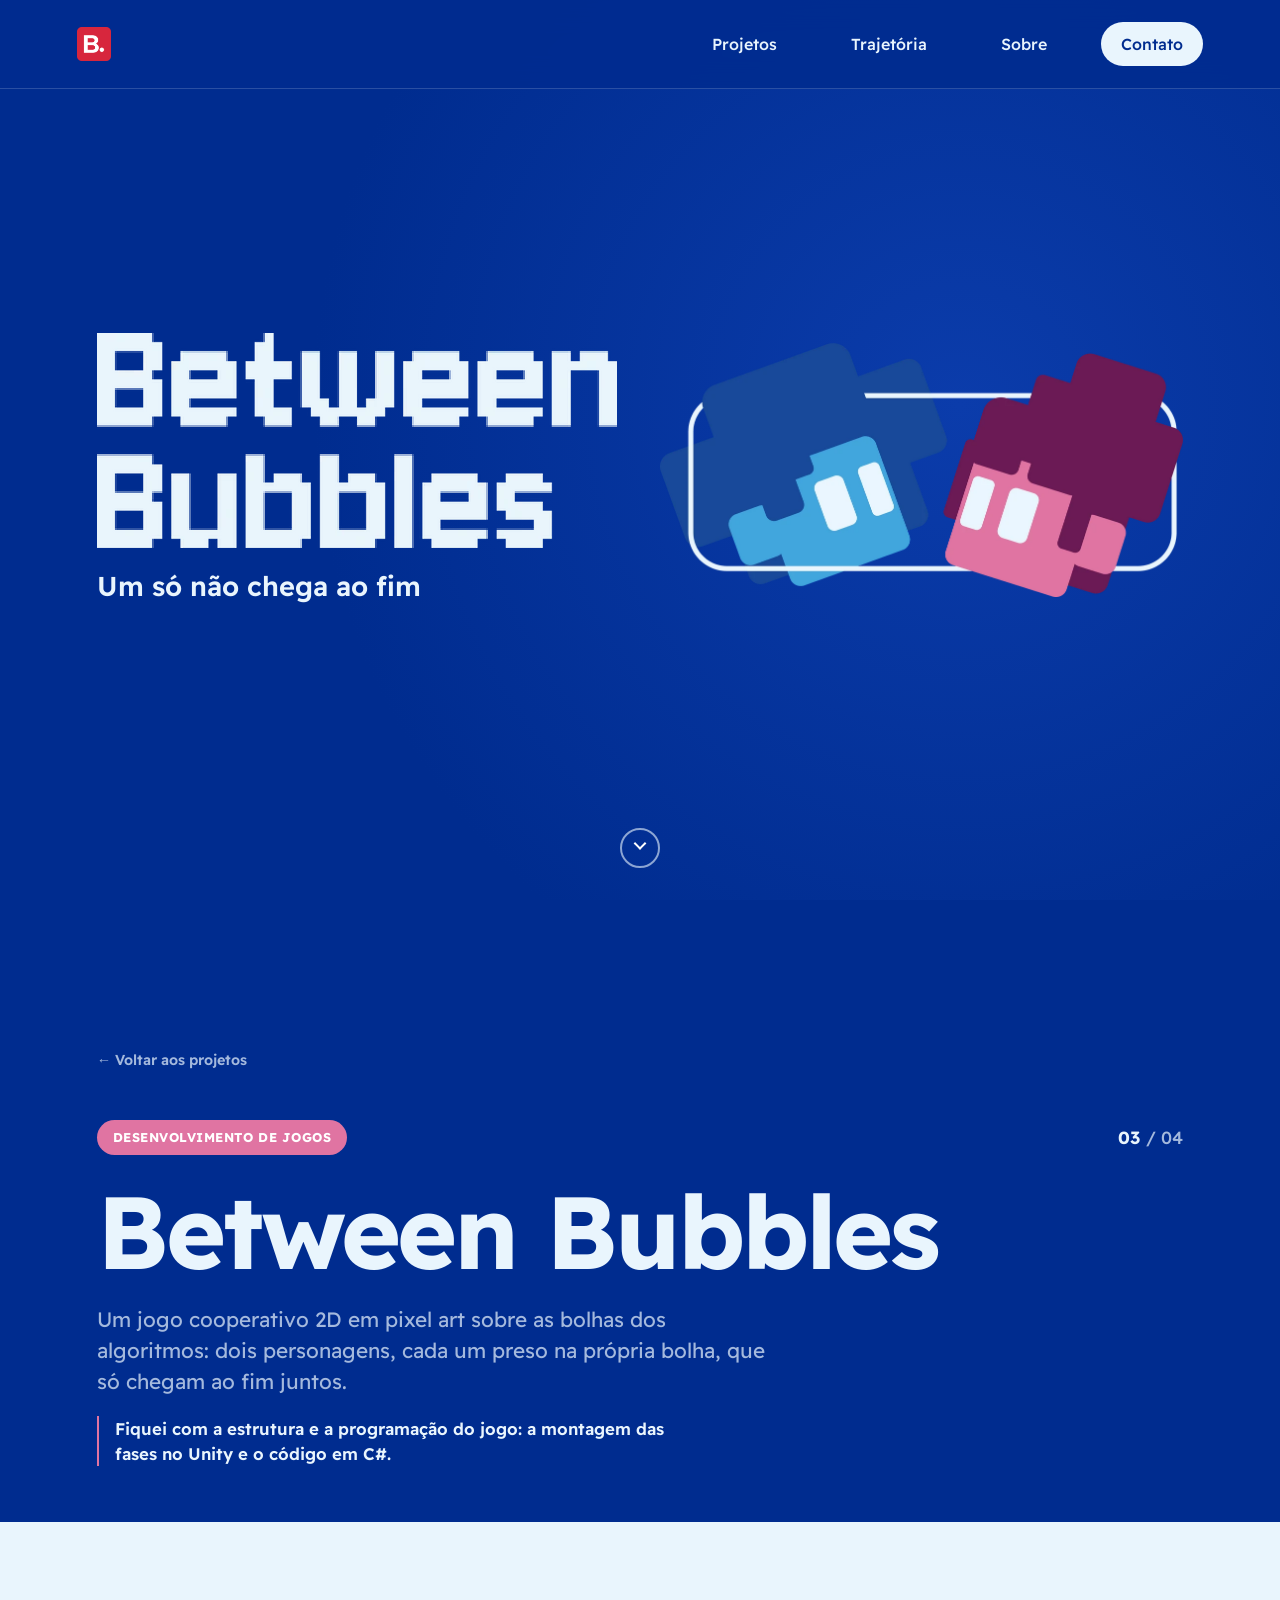
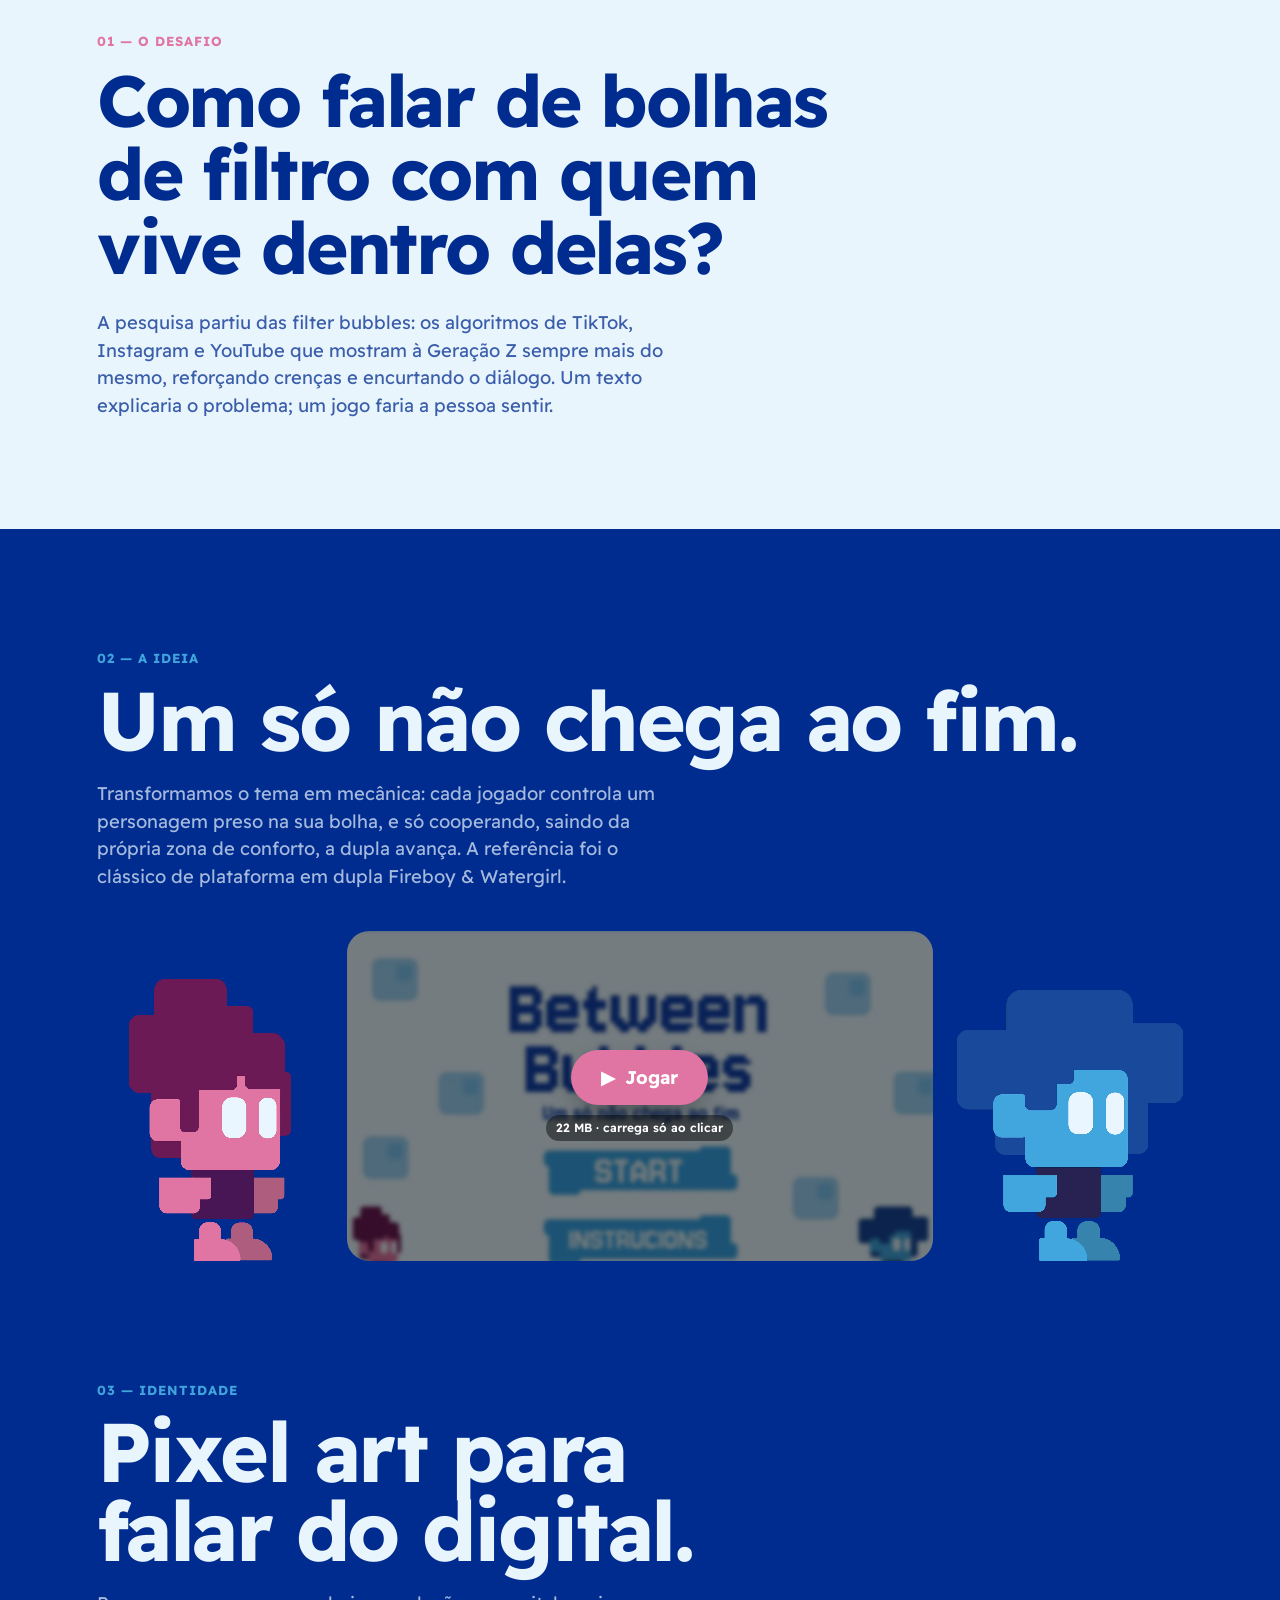
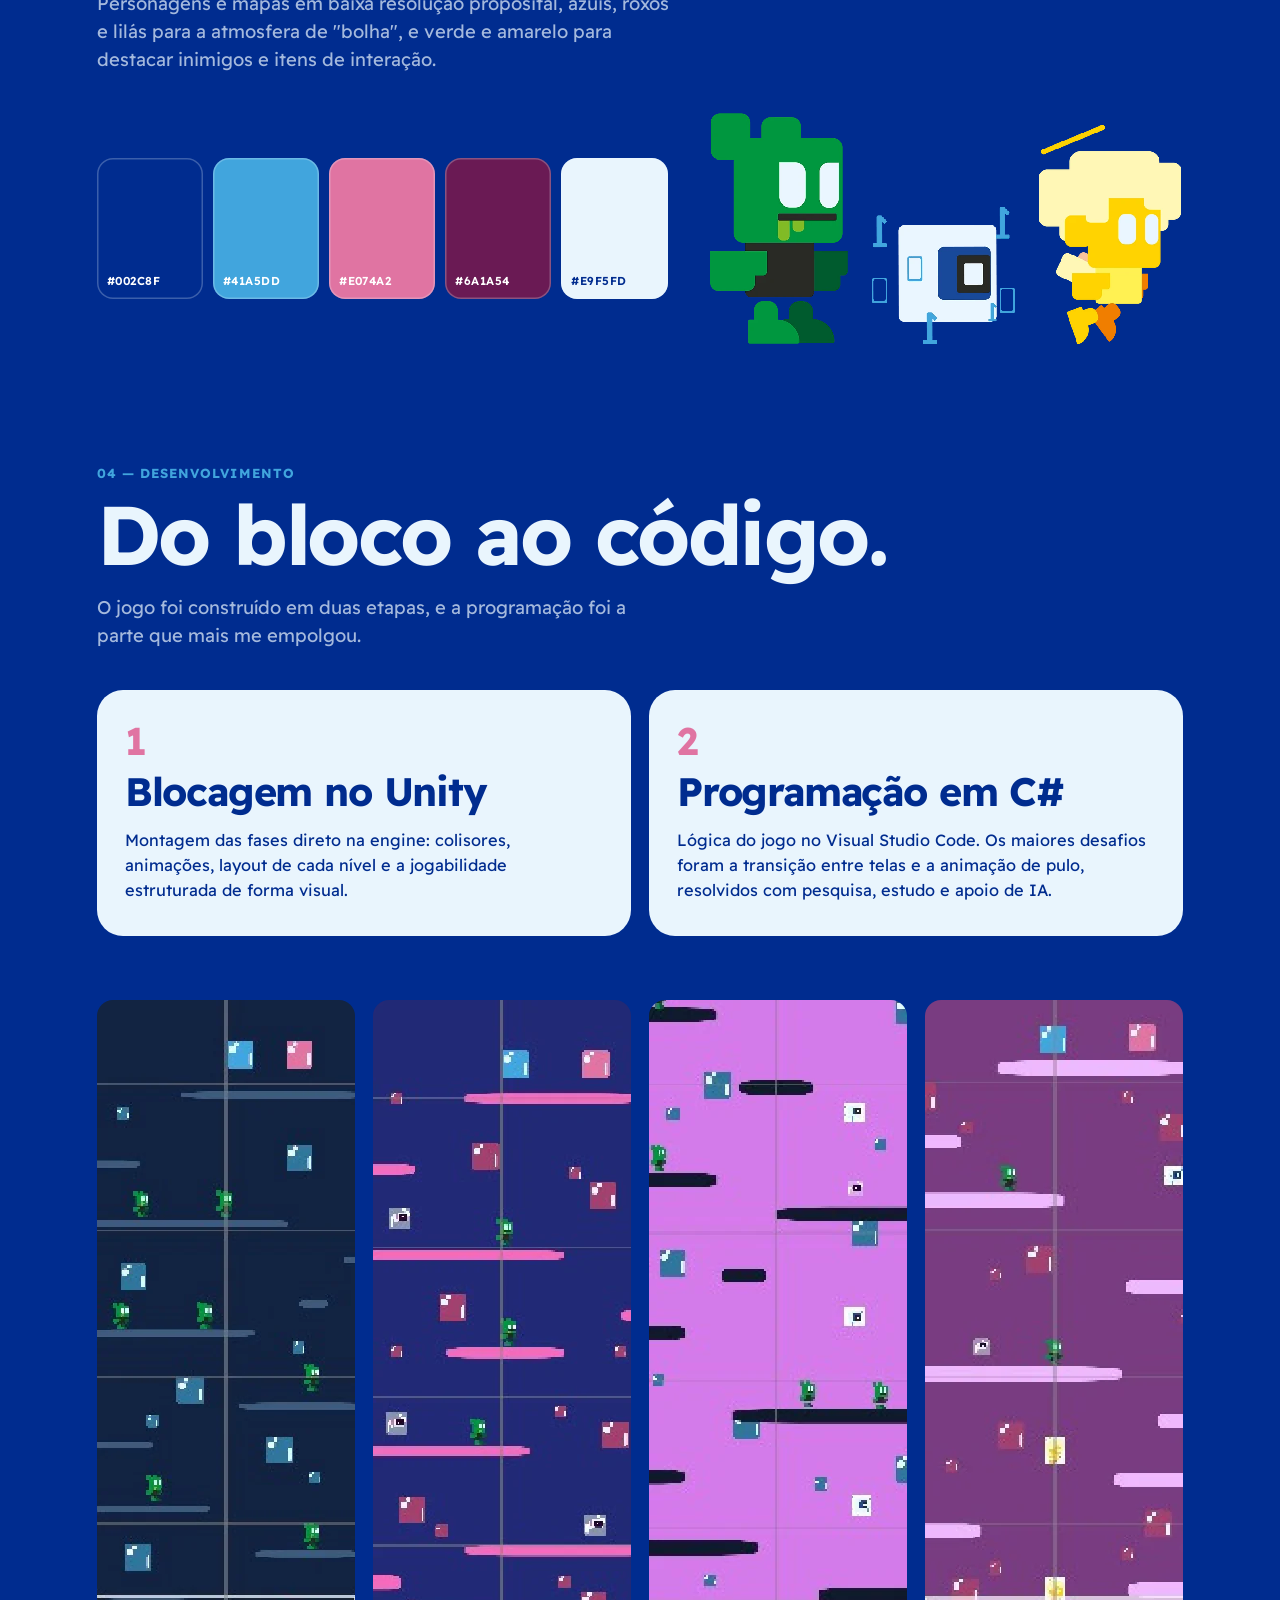
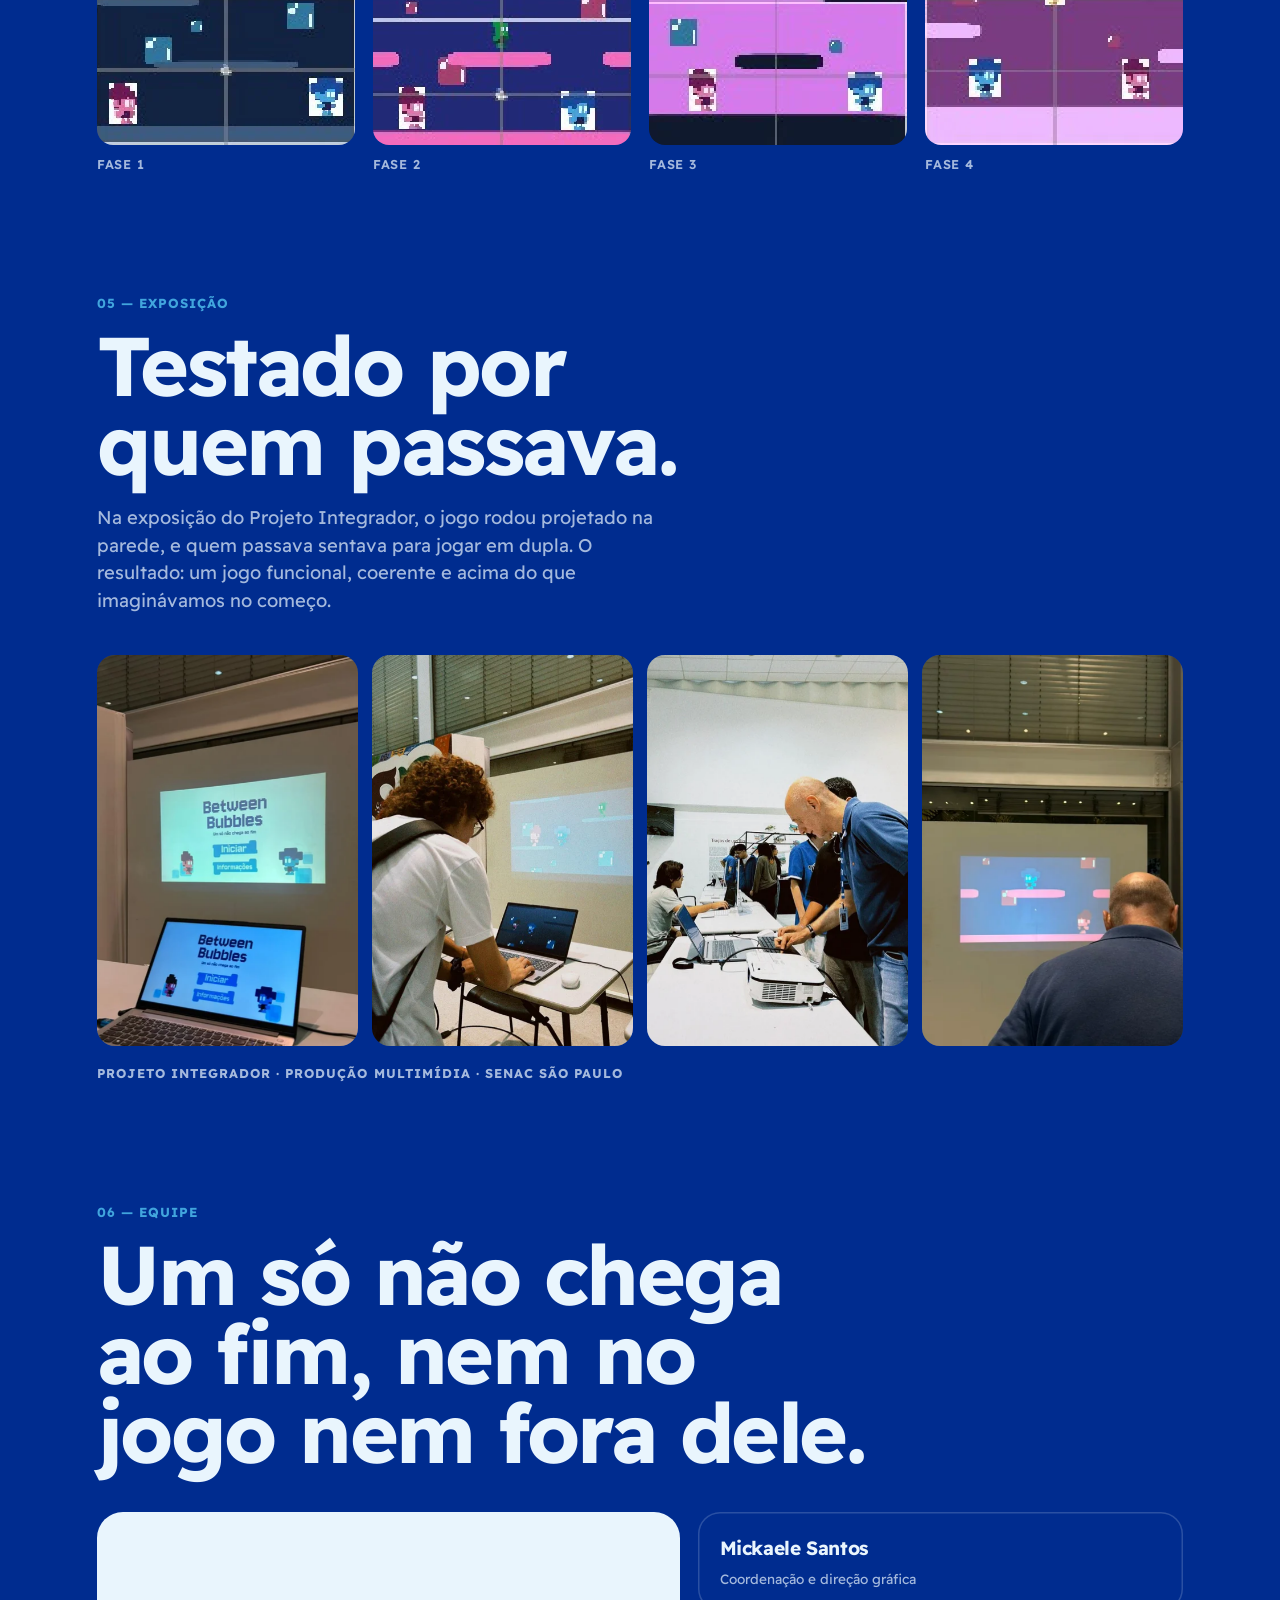
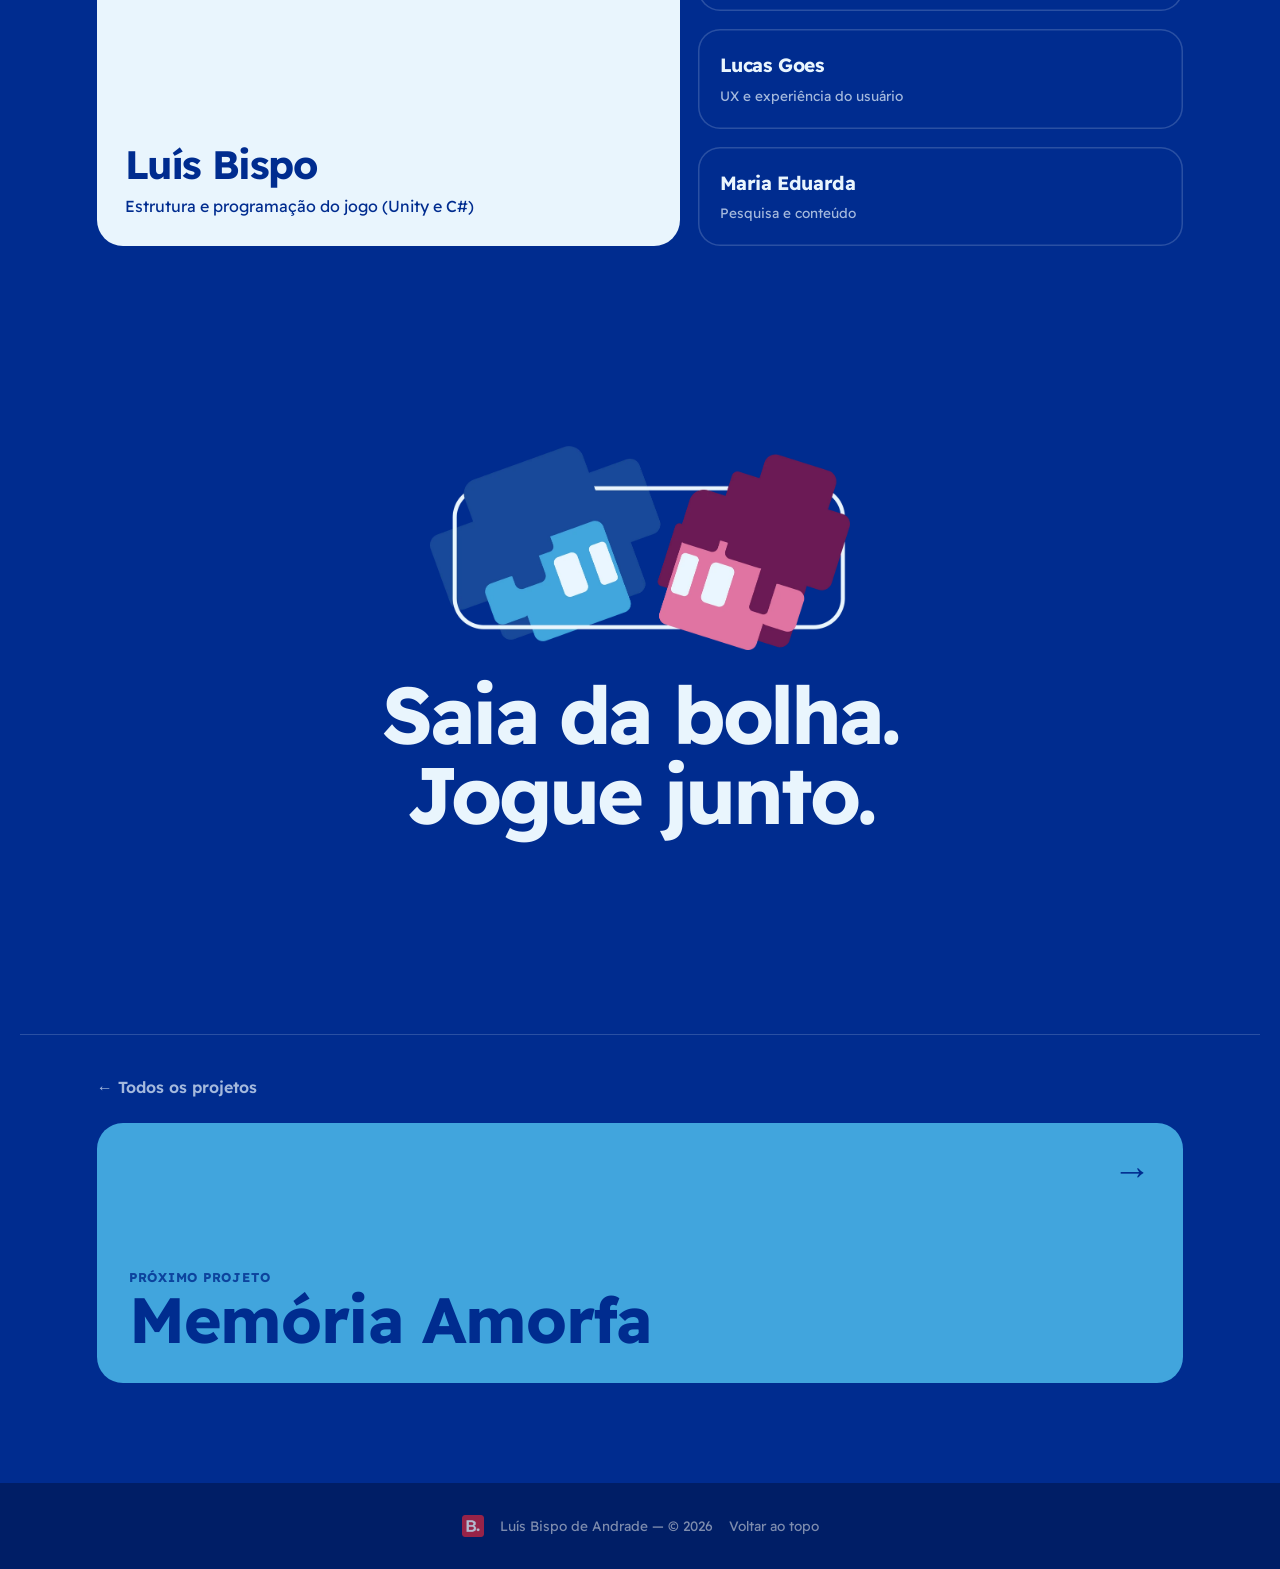
==== commit daa5ef4f: "Coloca o jogo Between Bubbles jogável na página - Build WebGL do Unity (Brotli, ~22 MB) em   assets/" ====
--- a/between-bubbles.html
+++ b/between-bubbles.html
@@ -101,7 +101,8 @@
         <figure class="bb-personagem bb-rosa">
             <img src="assets/projetos/between-bubbles/personagem-rosa.webp" alt="Personagem rosa em pixel art." loading="lazy" width="761" height="1323">
         </figure>
-        <figure class="galeria-item bb-tela">
+        <!-- o jogo de verdade (Unity WebGL) roda aqui ao clicar em "Jogar" (ver jogo-unity.js) -->
+        <figure class="galeria-item bb-tela" data-jogo-unity data-pasta="assets/projetos/between-bubbles/jogo/" data-nome="between-bubbles" data-titulo="Between Bubbles" data-tamanho="22 MB">
             <img src="assets/projetos/between-bubbles/tela-inicial.webp" alt="Tela inicial do jogo, com o logo Between Bubbles, os botões Start e Instructions e os dois personagens." loading="lazy" width="1152" height="648">
         </figure>
         <figure class="bb-personagem bb-azul">
@@ -219,5 +220,6 @@
 </footer>
 
 <script src="script.js"></script>
+<script src="jogo-unity.js"></script>
 </body>
 </html>
--- a/style.css
+++ b/style.css
@@ -2578,3 +2578,104 @@
         var(--capa) 50% 35% / 82% auto no-repeat,
         radial-gradient(circle at 50% 40%, #0B3CAB, #002C8F 70%);
 }
+
+/* imagens com width/height no HTML: a altura acompanha a largura do CSS (sem esticar).
+   :where mantém a especificidade baixa, para galerias com height:100% continuarem valendo */
+:where(.tema-bb) img{ height:auto; }
+.bb-personagem img, .bb-elenco img, .capa-bb-dupla, .fecho-bb img, .capa-bb-logo{ object-fit:contain; }
+
+/* =========================================================
+   JOGO UNITY NA PÁGINA (jogo-unity.js)
+========================================================= */
+[data-jogo-unity]{ position:relative; isolation:isolate; }
+[data-jogo-unity] > img{ transition:filter .3s ease; }
+/* com o botão "Jogar", a capa escurece e desfoca um pouco para o botão se destacar */
+[data-jogo-unity]:has(.jogo-jogar) > img{ filter:brightness(.5) blur(2px); }
+[data-jogo-unity]:has(.jogo-jogar):hover > img{ filter:brightness(.4) blur(3px); }
+.jogo-capa{
+    position:absolute;
+    inset:0;
+    display:grid;
+    place-content:center;
+    justify-items:center;
+    gap:10px;
+    z-index:2;
+    pointer-events:none;
+}
+.jogo-capa[hidden]{ display:none; }
+.jogo-jogar{
+    pointer-events:auto;
+    display:inline-flex;
+    align-items:center;
+    gap:10px;
+    padding:16px 30px;
+    border:0;
+    border-radius:999px;
+    background:var(--red);
+    color:#fff;
+    font:700 1.15rem var(--display);
+    box-shadow:0 12px 30px -10px rgba(0,0,0,.45);
+    cursor:pointer;
+    transition:transform .25s ease;
+}
+.jogo-jogar:hover{ transform:scale(1.05); }
+.jogo-capa small{
+    padding:4px 10px;
+    border-radius:999px;
+    background:rgba(0,0,0,.45);
+    color:#fff;
+    font-size:.75rem;
+    font-weight:600;
+}
+.jogo-aviso{
+    margin-top:auto;
+    padding:8px 14px;
+    border-radius:999px;
+    background:rgba(0,0,0,.55);
+    color:#fff;
+    font-size:.85rem;
+    font-weight:600;
+    text-align:center;
+}
+[data-jogo-unity] .jogo-capa:has(.jogo-aviso){ place-content:end center; padding-bottom:14px; }
+.jogo-canvas{
+    position:absolute;
+    inset:0;
+    width:100%;
+    height:100%;
+    z-index:1;
+    background:#000;
+    outline:none;
+}
+.jogo-carregando{
+    position:absolute;
+    inset:0;
+    z-index:2;
+    display:grid;
+    place-content:center;
+    justify-items:center;
+    gap:12px;
+    background:rgba(0,0,0,.6);
+    color:#fff;
+    font-weight:600;
+}
+.jogo-carregando[hidden], .jogo-controles[hidden]{ display:none; }
+.jogo-barra{ width:min(320px, 60vw); height:8px; border-radius:99px; background:rgba(255,255,255,.2); overflow:hidden; }
+.jogo-barra i{ display:block; height:100%; background:var(--red); transform:scaleX(0); transform-origin:left; transition:transform .2s ease; }
+.jogo-controles{
+    position:absolute;
+    right:12px; bottom:12px;
+    z-index:3;
+    display:flex;
+    gap:8px;
+}
+.jogo-controles button{
+    padding:7px 14px;
+    border:0;
+    border-radius:999px;
+    background:rgba(0,0,0,.6);
+    color:#fff;
+    font:600 .8rem var(--body);
+    cursor:pointer;
+}
+.jogo-controles button:hover{ background:rgba(0,0,0,.85); }
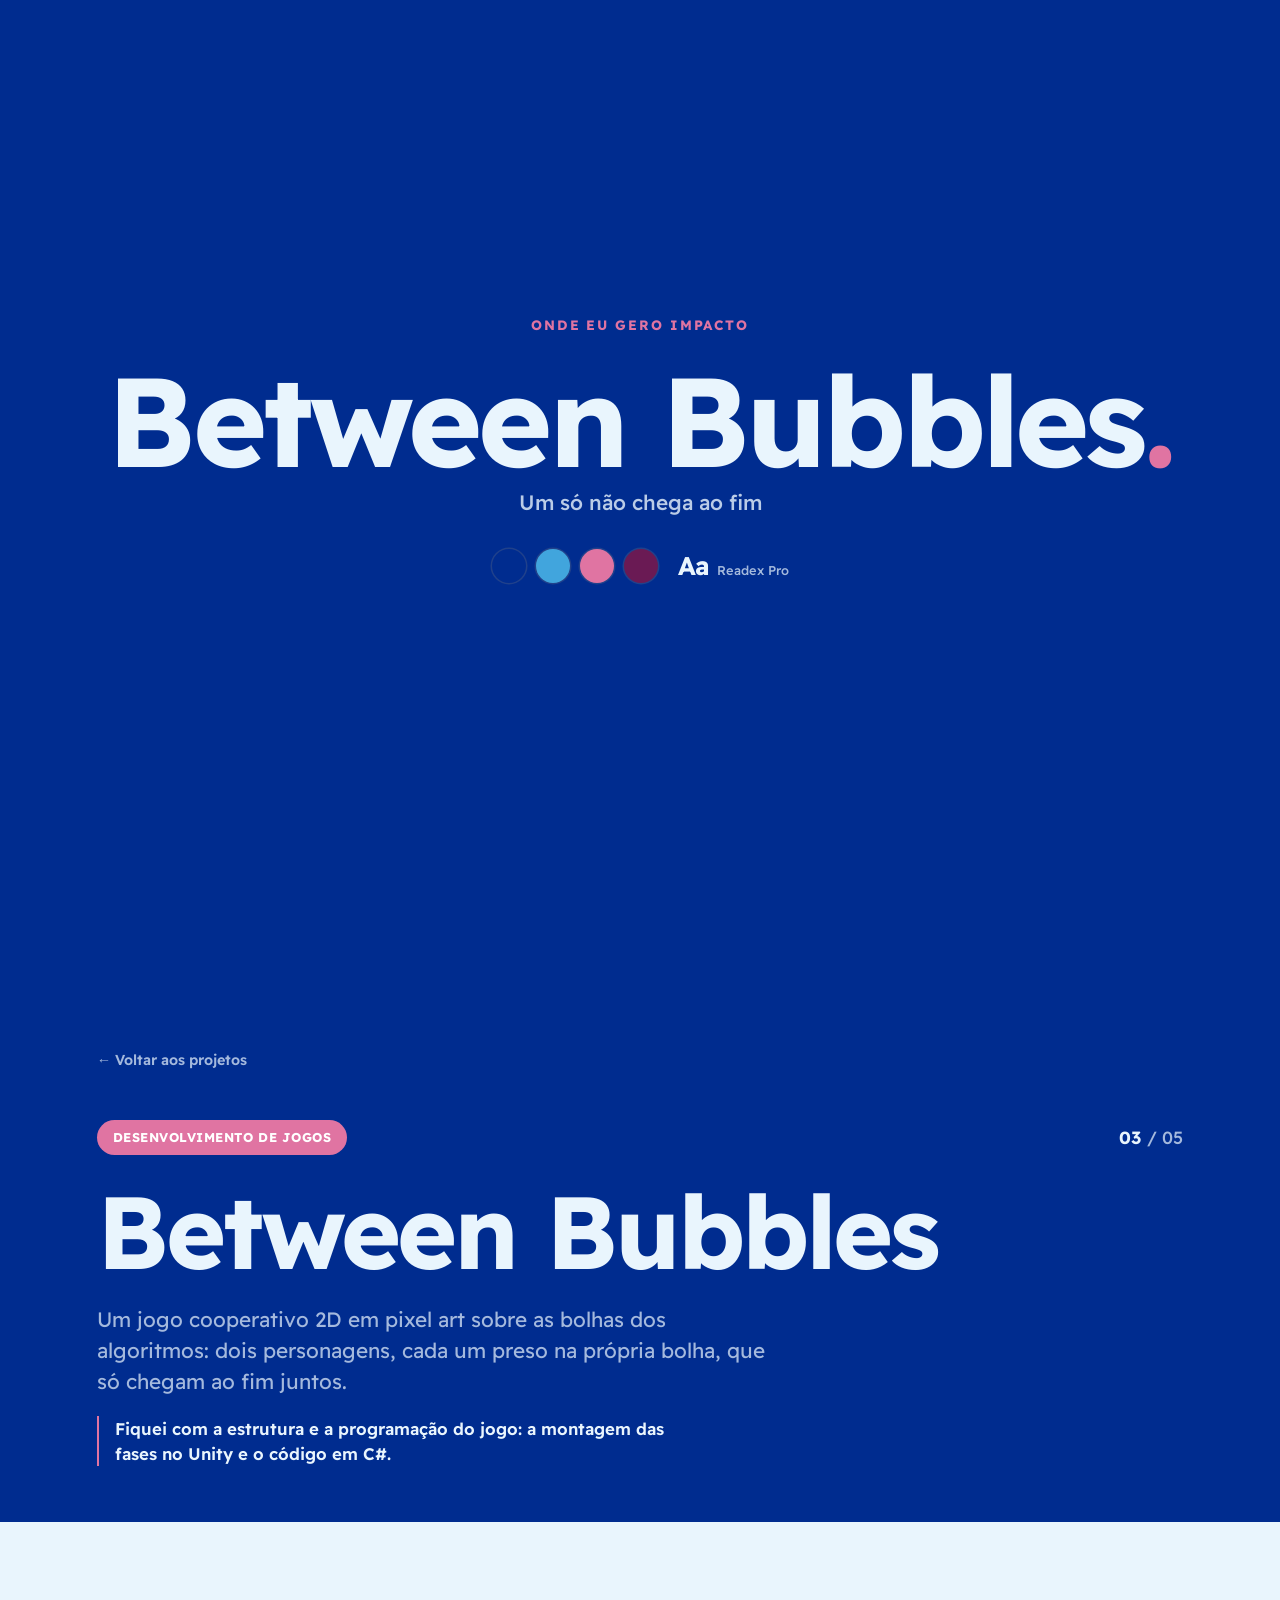
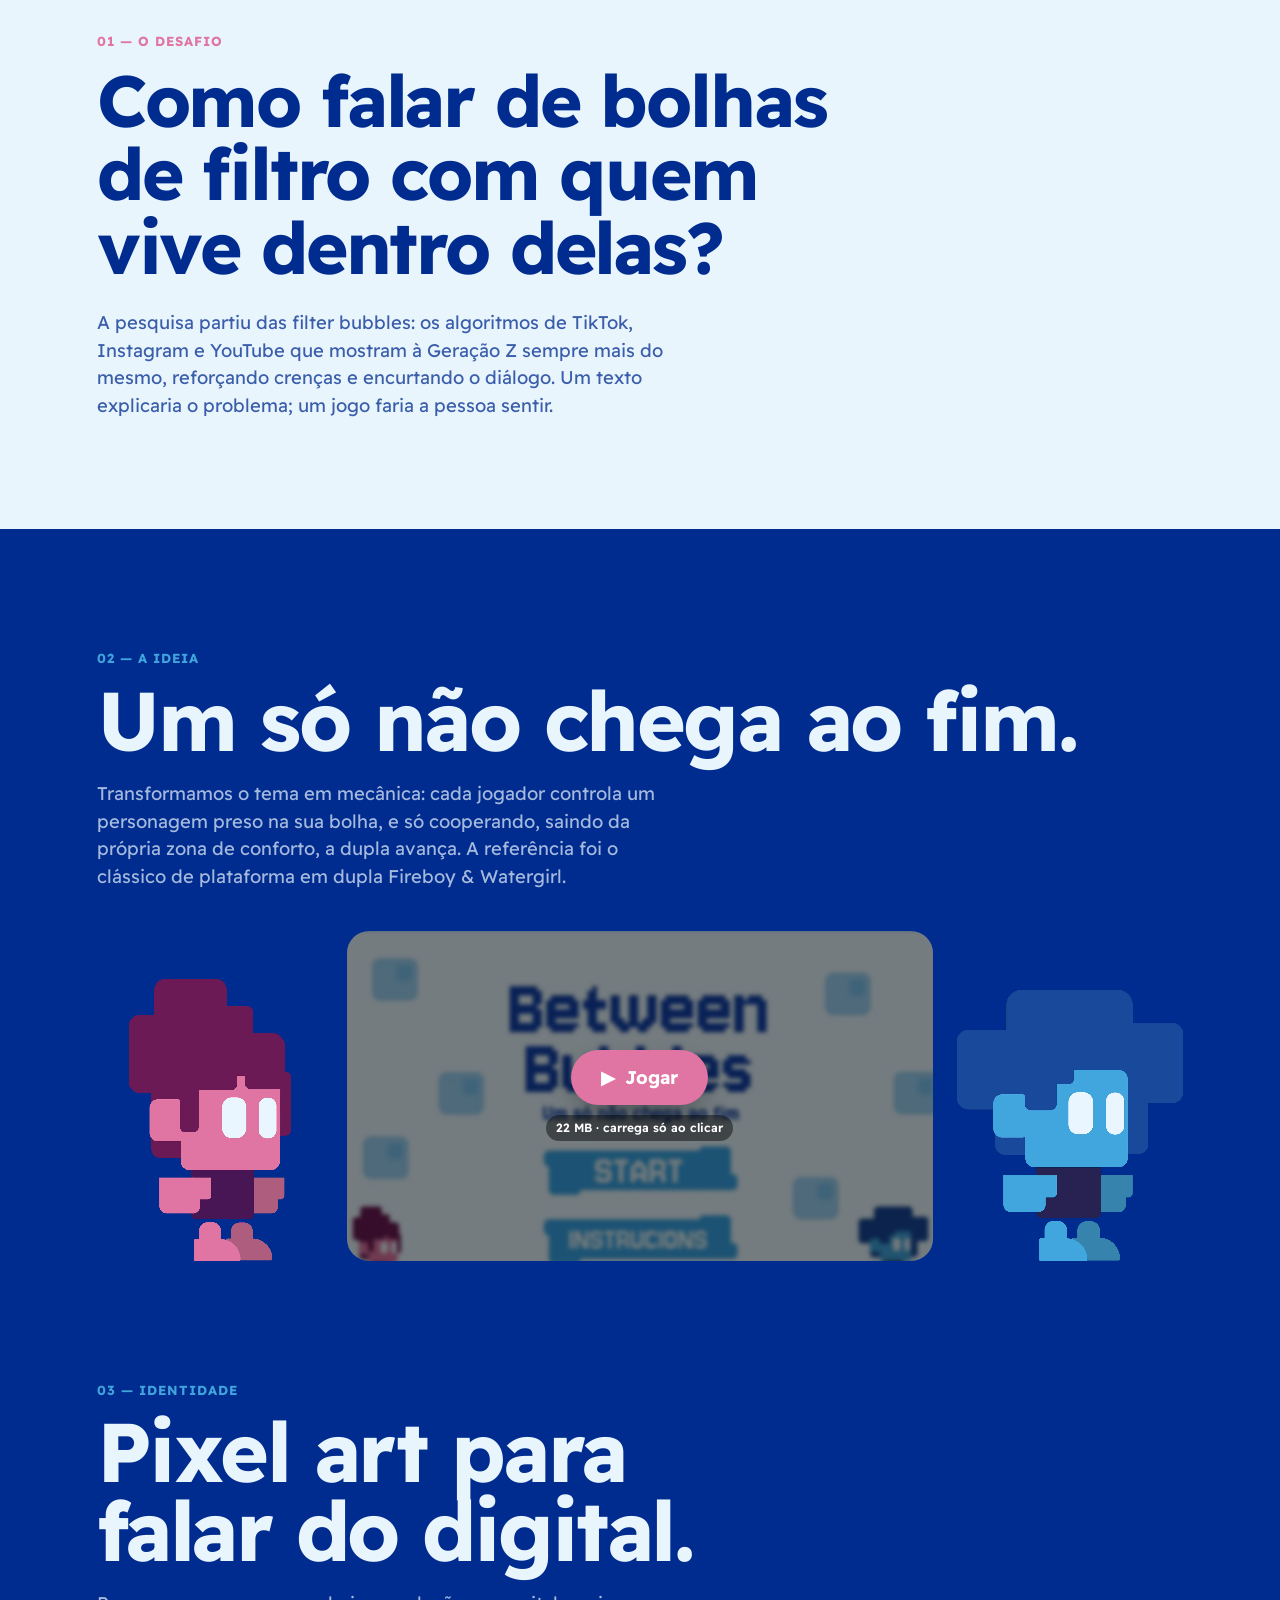
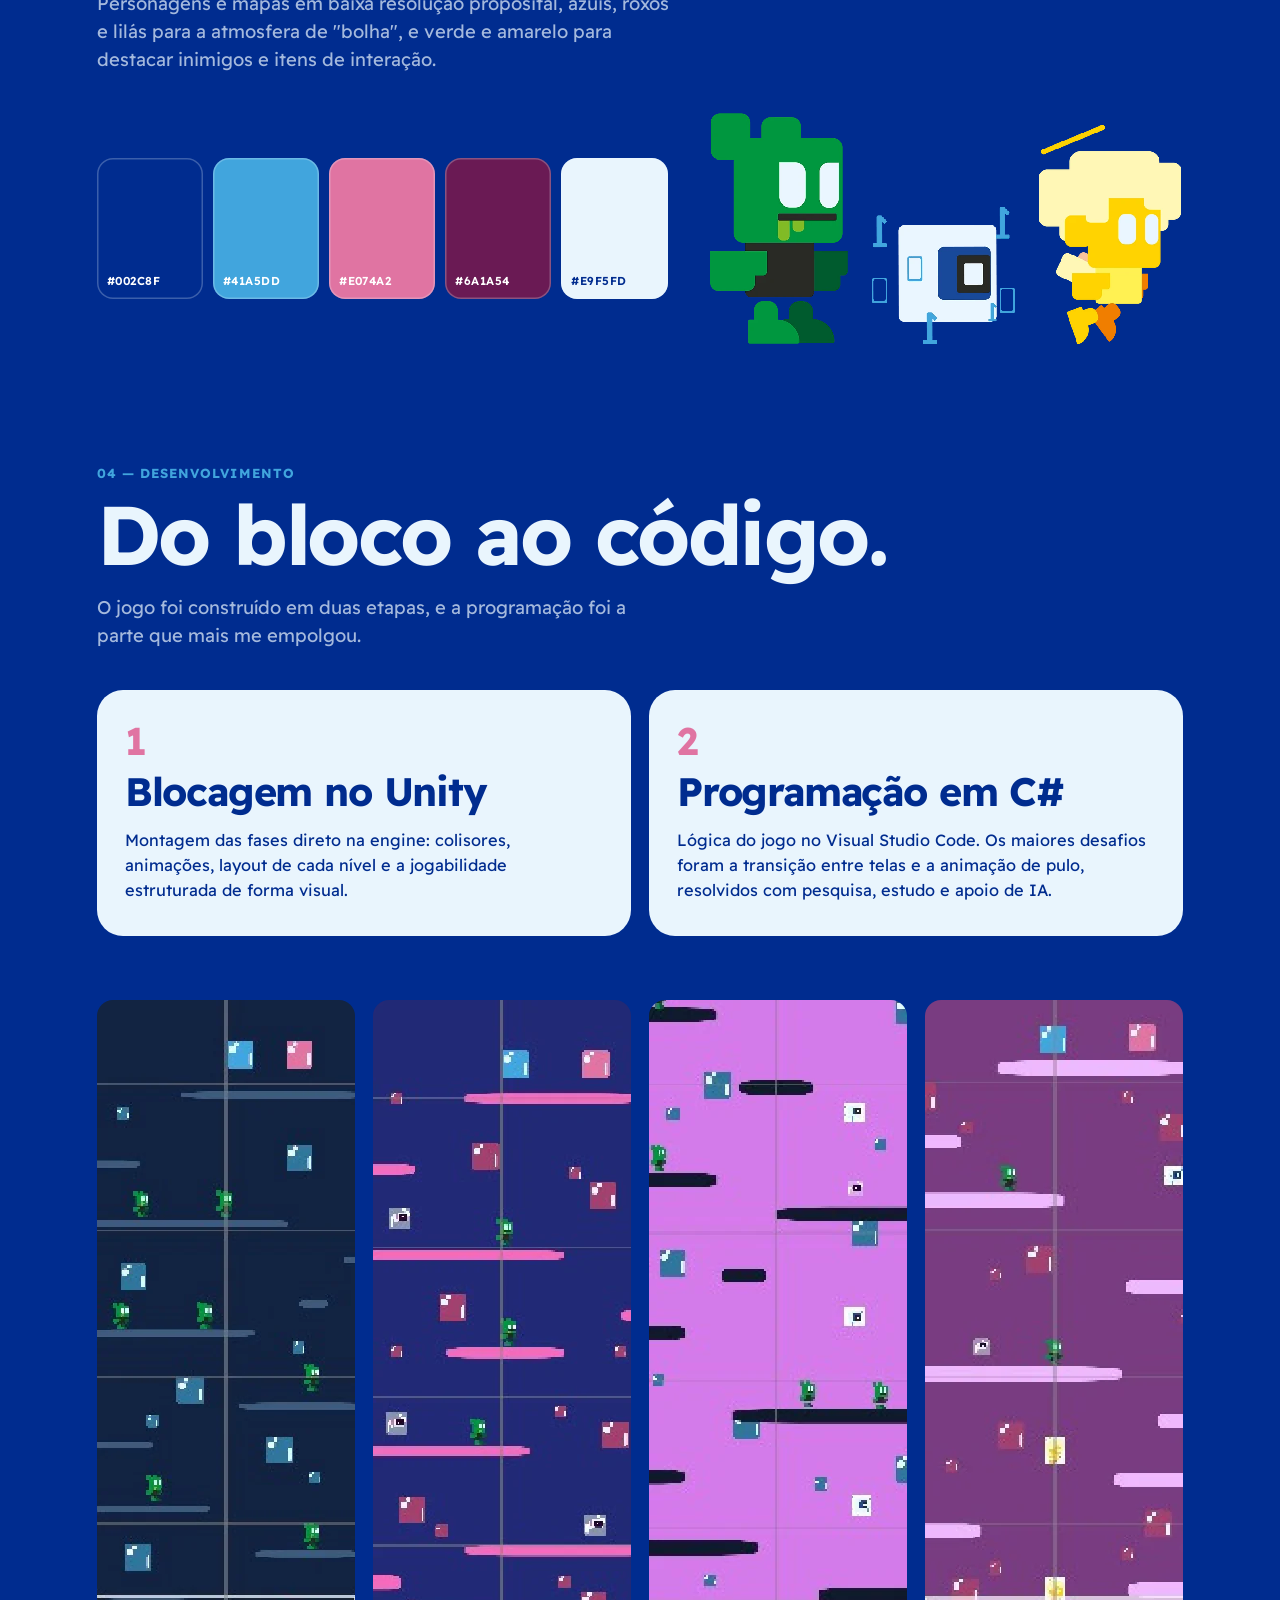
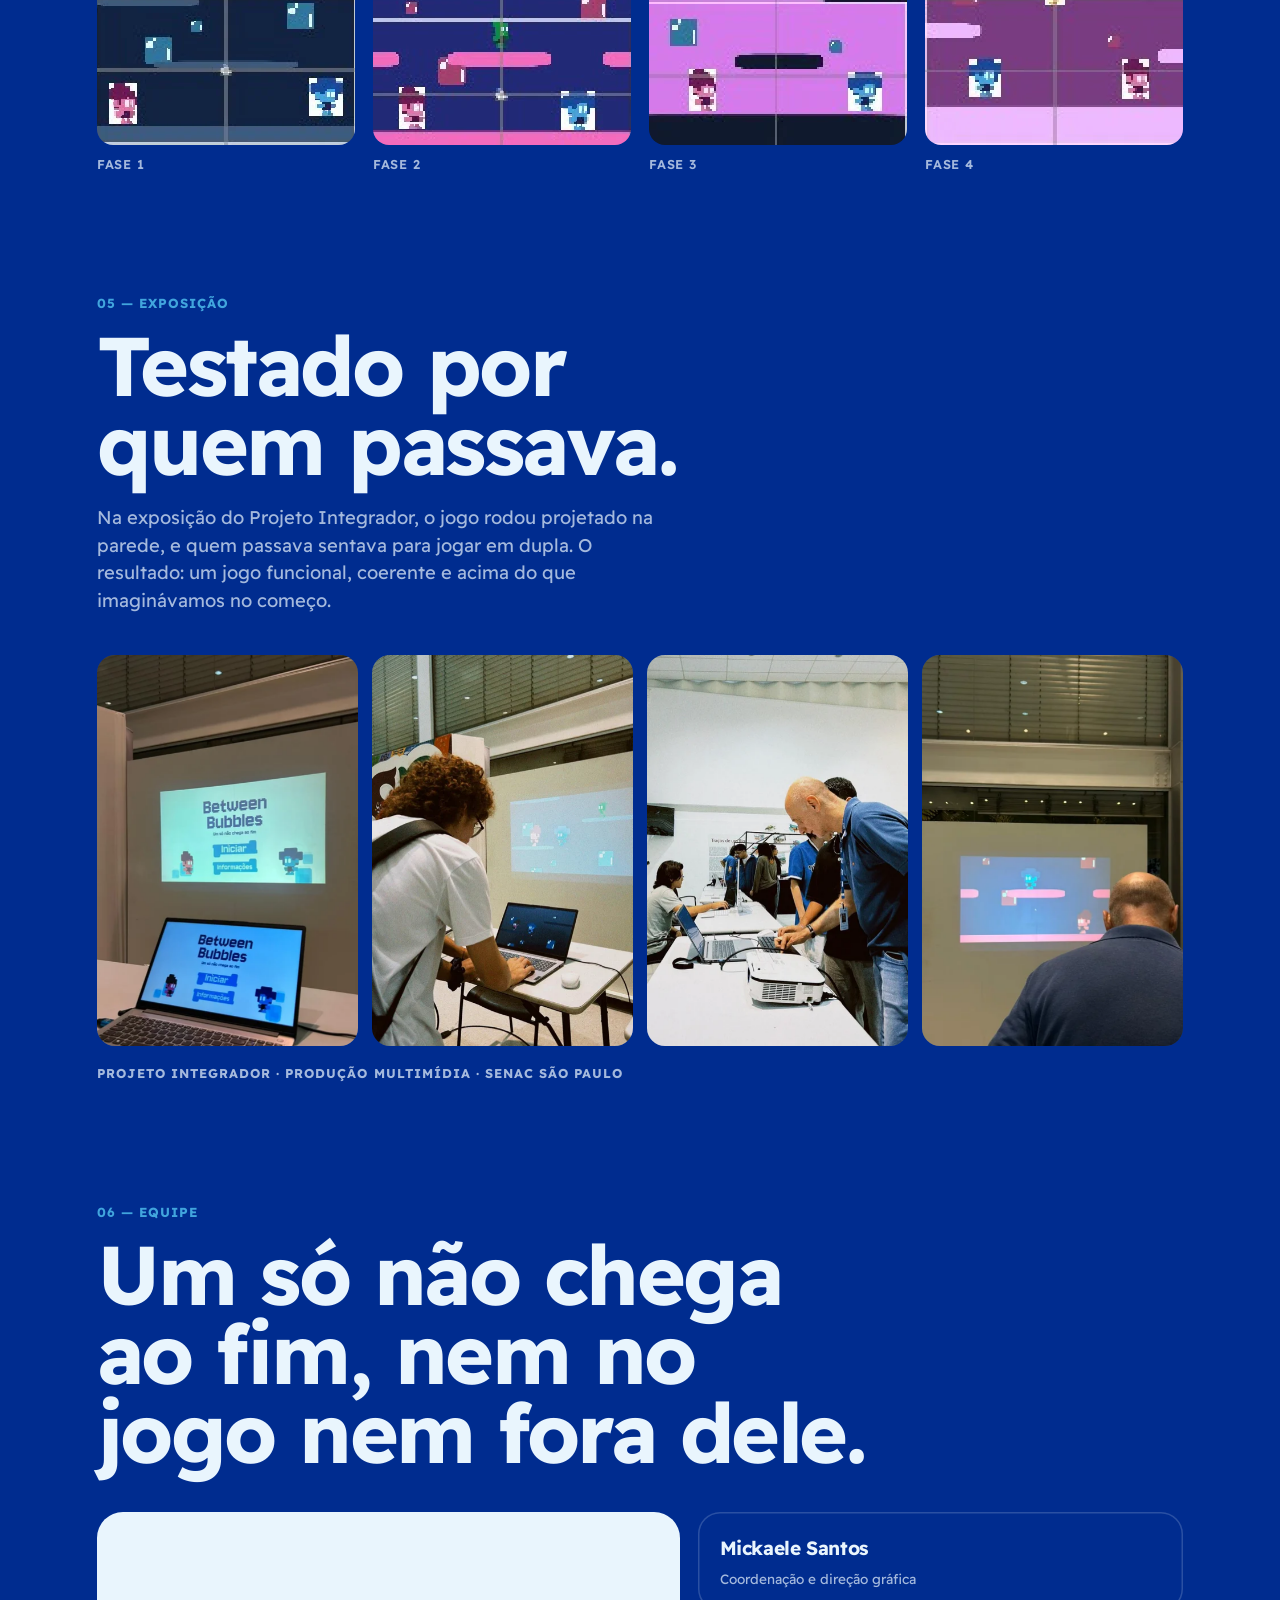
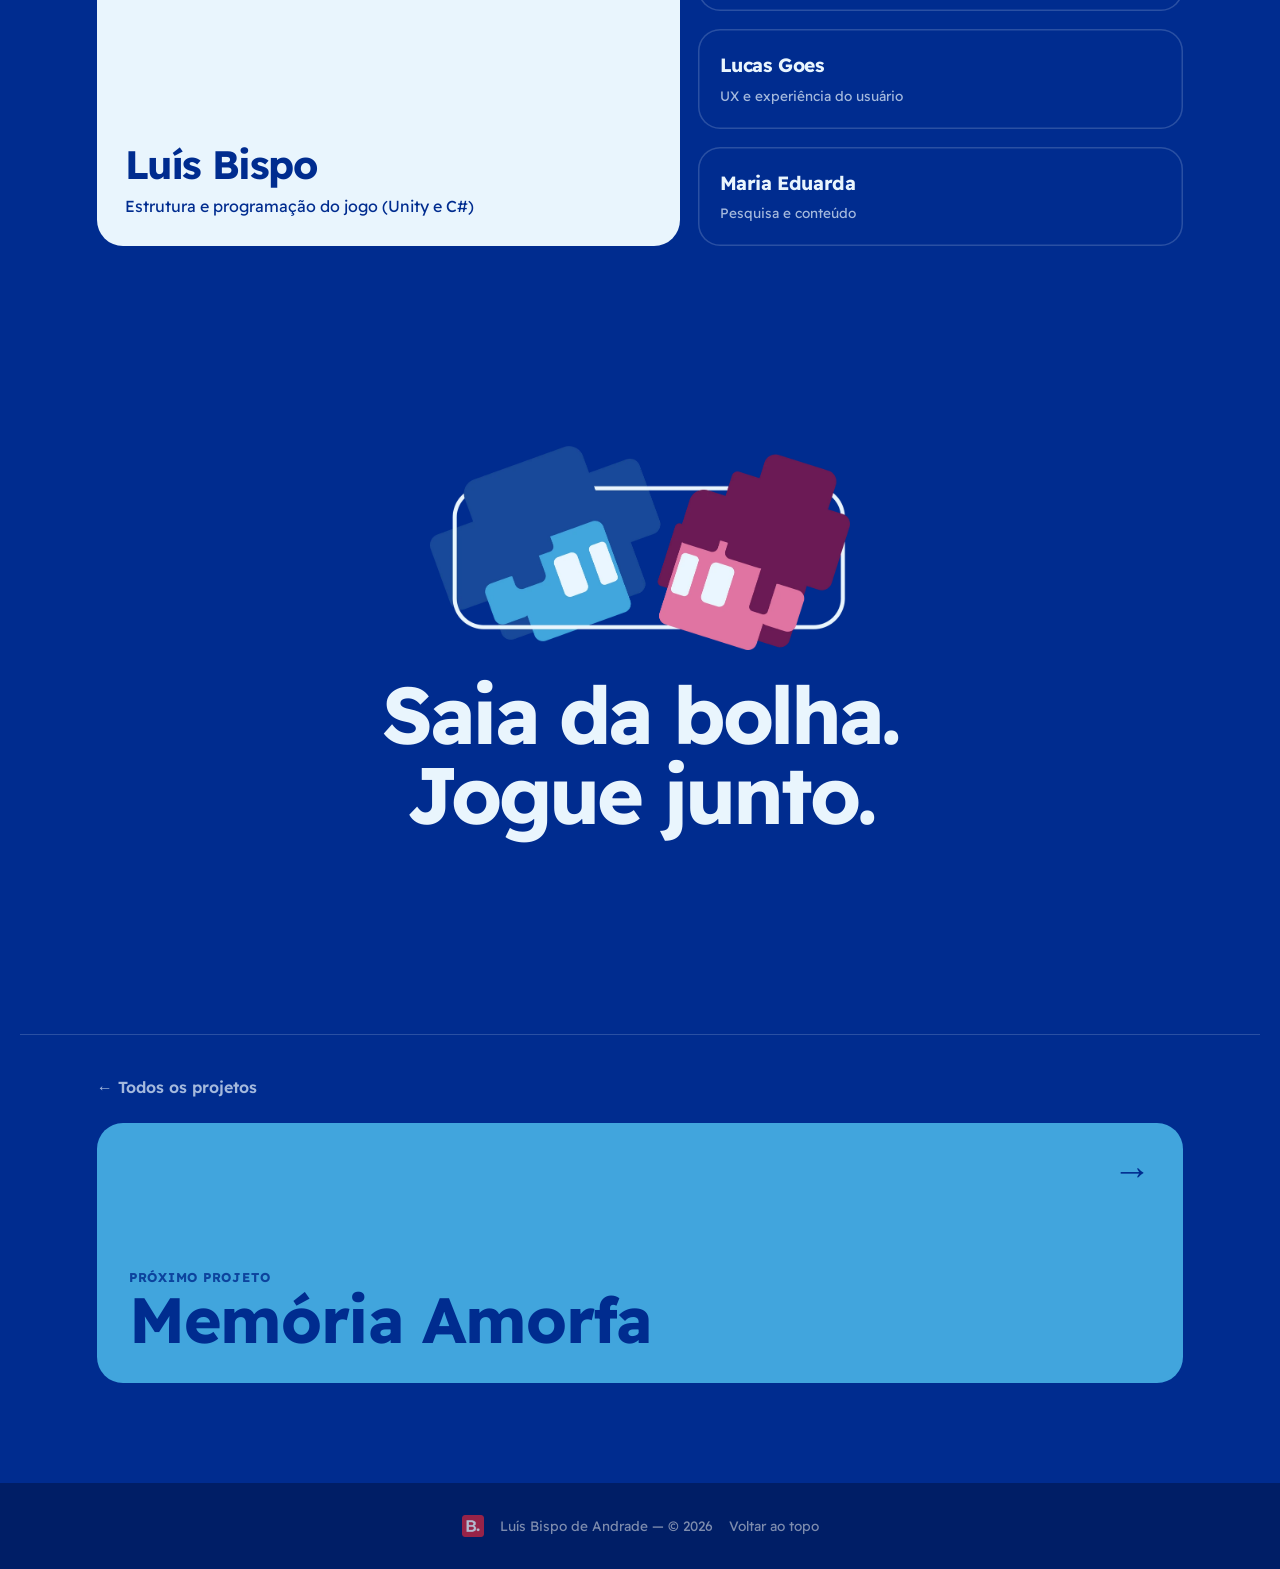
==== commit 7c3eb982: "Cria a página do projeto Cartões Postais Musicais Página cartoes-postais.html: a música High, do Son" ====
--- a/between-bubbles.html
+++ b/between-bubbles.html
@@ -75,7 +75,7 @@
 
         <div class="projeto-hero-topo">
             <span class="proj-tag">Desenvolvimento de Jogos</span>
-            <span class="projeto-numero">03 <i>/ 04</i></span>
+            <span class="projeto-numero">03 <i>/ 05</i></span>
         </div>
 
         <h1>Between Bubbles</h1>
--- a/style.css
+++ b/style.css
@@ -2679,3 +2679,210 @@
     cursor:pointer;
 }
 .jogo-controles button:hover{ background:rgba(0,0,0,.85); }
+
+/* =========================================================
+   TEMA CARTÕES POSTAIS MUSICAIS
+   Branco #FFFFFF · Marinho #0C1B2D · Vermelho #D0372A
+   Amarelo #FCBD2C · Azul #009CBE · Archivo Black / Archivo
+========================================================= */
+.tema-cp{
+    --cp-marinho:#0C1B2D;
+    --cp-vermelho:#D0372A;
+    --cp-amarelo:#FCBD2C;
+    --cp-azul:#009CBE;
+    --cp-papel:#F3EFE6;
+
+    --bg:var(--cp-papel);
+    --ink:var(--cp-marinho);
+    --red:var(--cp-vermelho);
+    --red-deep:var(--cp-vermelho);
+    --pink:#E6E0D2;
+    --graphite:#4A5260;
+    --line:rgba(12,27,45,.14);
+    --cor-projeto:var(--cp-vermelho);
+
+    --display:"Archivo Black", sans-serif;
+    --body:"Archivo", sans-serif;
+}
+.tema-cp h1, .tema-cp h2, .tema-cp h3{ font-weight:400; letter-spacing:-.02em; text-transform:uppercase; }
+.tema-cp .site-header{ background:rgba(243,239,230,.92); }
+.tema-cp .site-footer{ background:var(--cp-marinho); }
+.tema-cp ::selection{ background:var(--cp-amarelo); color:var(--cp-marinho); }
+.tema-cp .desafio{ background:var(--cp-marinho); color:#fff; }
+.tema-cp .desafio .capitulo-num{ color:var(--cp-amarelo); }
+.tema-cp .projeto-seguinte{ background:var(--cp-azul); color:#fff; }
+.tema-cp .pilar:nth-child(1){ --cartao-fundo:var(--cp-vermelho); --cartao-texto:#fff; }
+.tema-cp .pilar:nth-child(2){ --cartao-fundo:var(--cp-amarelo); --cartao-texto:var(--cp-marinho); }
+.tema-cp .pilar:nth-child(3){ --cartao-fundo:var(--cp-azul); --cartao-texto:#fff; }
+:where(.tema-cp) img{ height:auto; }
+
+/* capa: cartões espalhados numa mesa */
+.capa-cp{
+    position:relative;
+    display:grid;
+    place-items:center;
+    min-height:100vh;
+    padding:110px var(--pad) 70px;
+    overflow:hidden;
+    background:var(--cp-marinho);
+}
+.capa-cp-mesa{ position:absolute; inset:0; }
+.capa-cp-mesa img{
+    position:absolute;
+    left:50%; top:52%;
+    width:min(46vw, 620px);
+    border:10px solid #fff;
+    box-shadow:0 30px 60px -20px rgba(0,0,0,.6);
+    transform:translate(calc(-50% + var(--x)), calc(-50% + var(--y))) rotate(var(--r));
+    animation:cp-cair .9s cubic-bezier(.22,1,.36,1) both;
+}
+.capa-cp-mesa img:nth-child(2){ animation-delay:.1s; }
+.capa-cp-mesa img:nth-child(3){ animation-delay:.2s; }
+.capa-cp-mesa img:nth-child(4){ animation-delay:.3s; }
+.capa-cp-mesa img:nth-child(5){ animation-delay:.45s; }
+@keyframes cp-cair{ from{ opacity:0; translate:0 -60px; rotate:8deg; } }
+.capa-cp-titulo{
+    position:relative;
+    z-index:1;
+    text-align:center;
+    color:#fff;
+    pointer-events:none;
+    transform:rotate(-4deg);
+}
+.capa-cp-titulo p{
+    display:inline-block;
+    margin-bottom:10px;
+    padding:6px 14px;
+    background:var(--cp-amarelo);
+    color:var(--cp-marinho);
+    font:700 clamp(.9rem, .8rem + .4vw, 1.2rem) var(--body);
+    letter-spacing:.06em;
+    text-transform:uppercase;
+}
+.capa-cp-titulo h2{
+    font-size:clamp(3.4rem, 1rem + 10vw, 10rem);
+    line-height:.85;
+    color:#fff;
+    -webkit-text-stroke:3px var(--cp-marinho);
+    paint-order:stroke fill;
+    text-shadow:8px 8px 0 var(--cp-vermelho);
+}
+.capa-cp .capa-seta{ border-color:rgba(255,255,255,.7); }
+
+/* mesa com os 10 cartões que viram */
+.mesa-postais{
+    max-width:var(--wrap);
+    margin:0 auto 120px;
+    padding:0 var(--pad);
+}
+.mesa-dica{ margin-bottom:22px; font-weight:700; color:var(--graphite); }
+.mesa-postais ol{
+    list-style:none;
+    display:grid;
+    grid-template-columns:repeat(2, 1fr);
+    gap:44px 36px;
+}
+.postal{ rotate:var(--giro, 0deg); transition:rotate .4s ease; }
+.postal:hover{ rotate:0deg; }
+.postal-virar{
+    position:relative;
+    display:block;
+    width:100%;
+    aspect-ratio:3 / 2;
+    padding:0;
+    border:0;
+    background:none;
+    cursor:pointer;
+    perspective:1600px;
+}
+.postal-frente, .postal-verso{
+    position:absolute;
+    inset:0;
+    border:8px solid #fff;
+    backface-visibility:hidden;
+    box-shadow:0 18px 40px -18px rgba(12,27,45,.55);
+    transition:transform .8s cubic-bezier(.3,1.3,.5,1);
+}
+.postal-verso{ transform:rotateY(180deg); }
+.postal-frente img, .postal-verso img{ width:100%; height:100%; object-fit:cover; }
+.postal-virar[aria-pressed="true"] .postal-frente{ transform:rotateY(-180deg); }
+.postal-virar[aria-pressed="true"] .postal-verso{ transform:rotateY(0deg); }
+.postal-legenda{ margin-top:14px; font-weight:600; }
+.postal-legenda b{ margin-right:8px; font-family:var(--display); font-weight:400; color:var(--cp-vermelho); }
+
+/* direção visual */
+.cp-direcao{
+    display:grid;
+    grid-template-columns:3fr 1fr;
+    gap:24px;
+    max-width:var(--wrap);
+    margin:0 auto 40px;
+    padding:0 var(--pad);
+}
+.cp-moodboard.galeria-item{ grid-column:auto; grid-row:auto; aspect-ratio:1600 / 1132; border-radius:6px; }
+.cp-paleta{ display:grid; gap:10px; }
+.cp-paleta span{
+    display:flex;
+    align-items:flex-end;
+    padding:12px;
+    border-radius:6px;
+    background:var(--c);
+    box-shadow:inset 0 0 0 1.5px var(--line);
+    color:#fff;
+    font-weight:700;
+    font-size:.85rem;
+}
+.cp-paleta span.claro{ color:var(--cp-marinho); }
+.cp-tecnicas{ margin-bottom:120px; }
+
+/* versos */
+.cp-versos{
+    display:grid;
+    grid-template-columns:repeat(3, 1fr);
+    gap:24px;
+    max-width:var(--wrap);
+    margin:0 auto 120px;
+    padding:0 var(--pad);
+}
+.cp-versos img{ width:100%; border:8px solid #fff; rotate:var(--r); box-shadow:0 18px 40px -18px rgba(12,27,45,.5); }
+
+/* fecho */
+.fecho-cp{
+    max-width:var(--wrap);
+    margin:0 auto 120px;
+    padding:0 var(--pad);
+    text-align:center;
+}
+.fecho-cp strong{
+    font-family:var(--display);
+    font-weight:400;
+    font-size:clamp(2.4rem, 1rem + 5vw, 5.6rem);
+    line-height:.95;
+    text-transform:uppercase;
+    color:var(--cp-marinho);
+    text-shadow:6px 6px 0 var(--cp-amarelo);
+}
+
+/* card no index */
+.proj.proj-capa-cp{ background:#0C1B2D; color:#fff; }
+.proj-capa-cp::before{
+    background:
+        linear-gradient(to top, rgba(12,27,45,.88), rgba(12,27,45,0) 55%),
+        var(--capa) 50% 40% / cover no-repeat;
+}
+
+@media (max-width:900px){
+    .capa-cp-mesa img{ width:70vw; border-width:6px; }
+    .capa-cp{ min-height:min(100vh, 620px); }
+    .capa-cp-mesa img{ top:55%; }
+    .mesa-postais ol{ grid-template-columns:1fr; gap:32px; }
+    .cp-direcao{ grid-template-columns:1fr; }
+    .cp-paleta{ grid-template-columns:repeat(5, 1fr); }
+    .cp-paleta span{ aspect-ratio:1; font-size:0; }
+    .cp-versos{ grid-template-columns:1fr; }
+    .mesa-postais, .cp-versos, .fecho-cp, .cp-tecnicas{ margin-bottom:80px; }
+}
+@media (prefers-reduced-motion: reduce){
+    .capa-cp-mesa img{ animation:none; }
+    .postal-frente, .postal-verso{ transition:none; }
+}
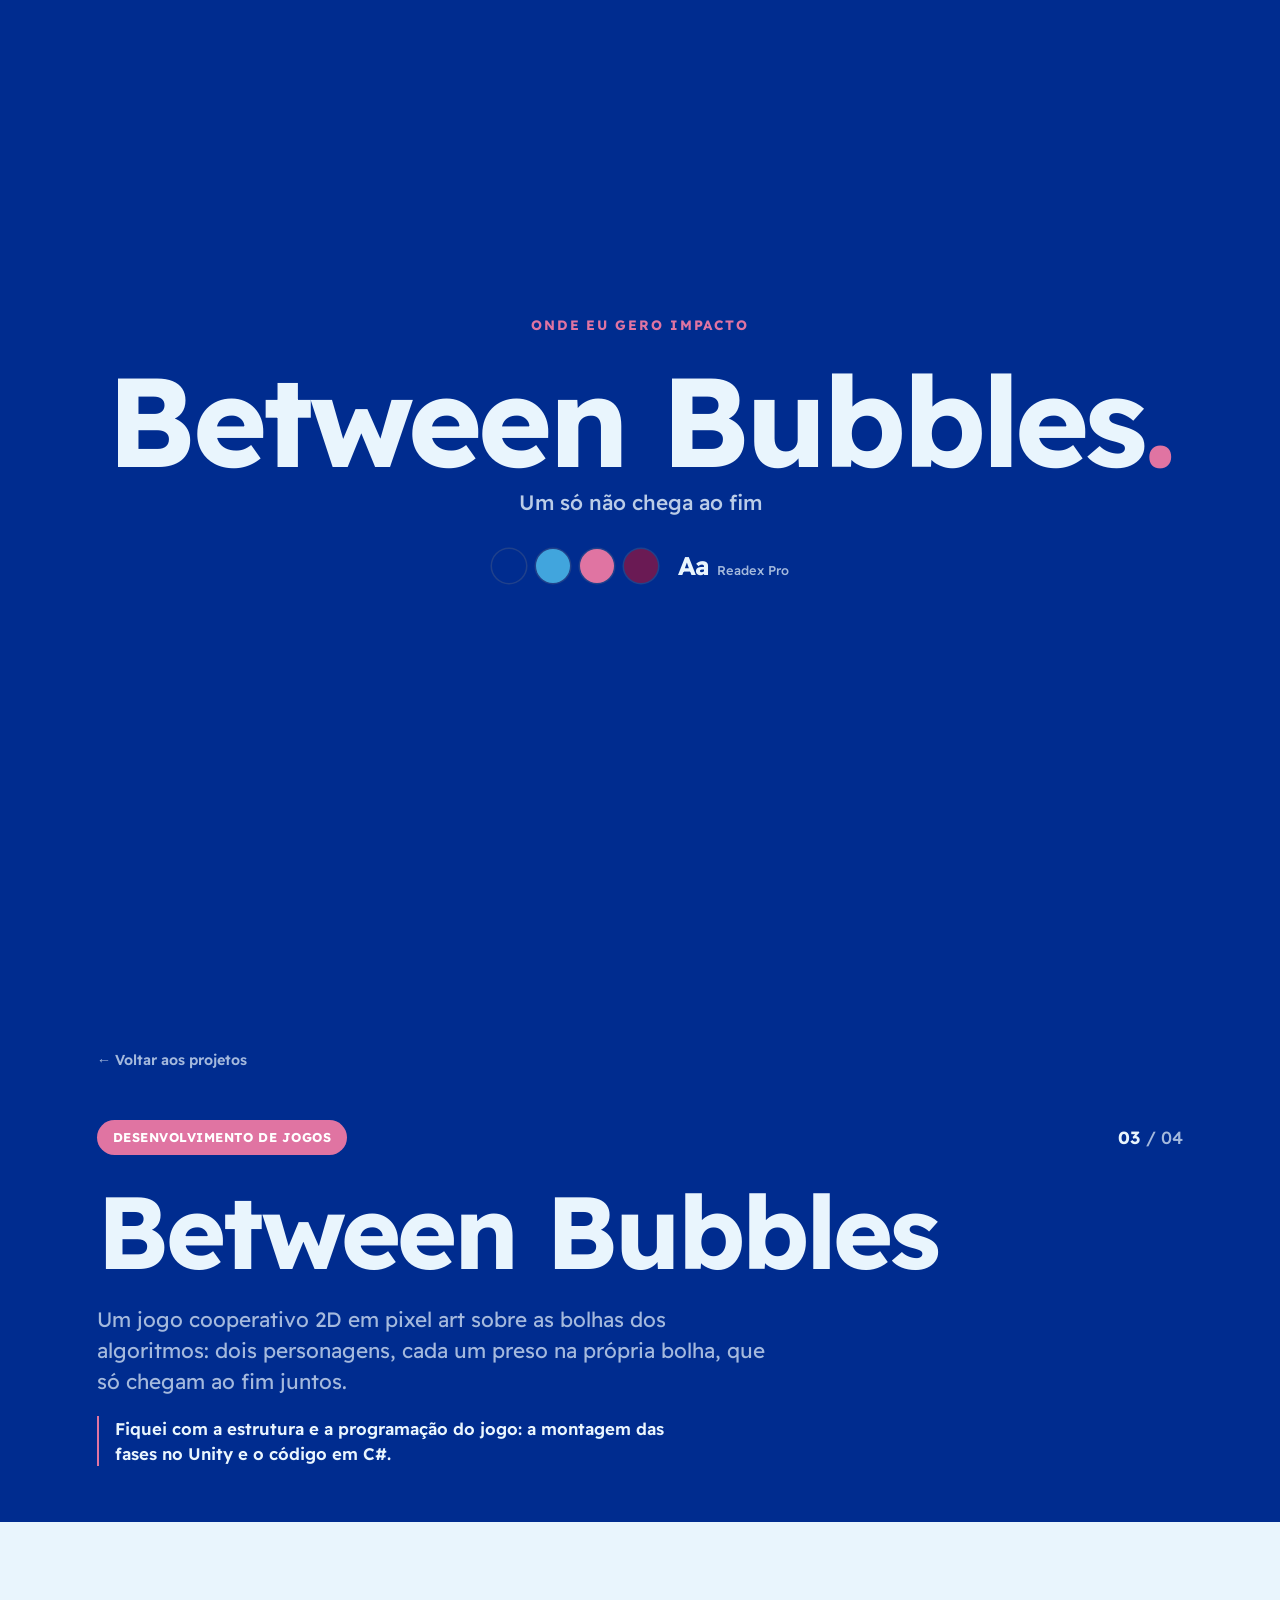
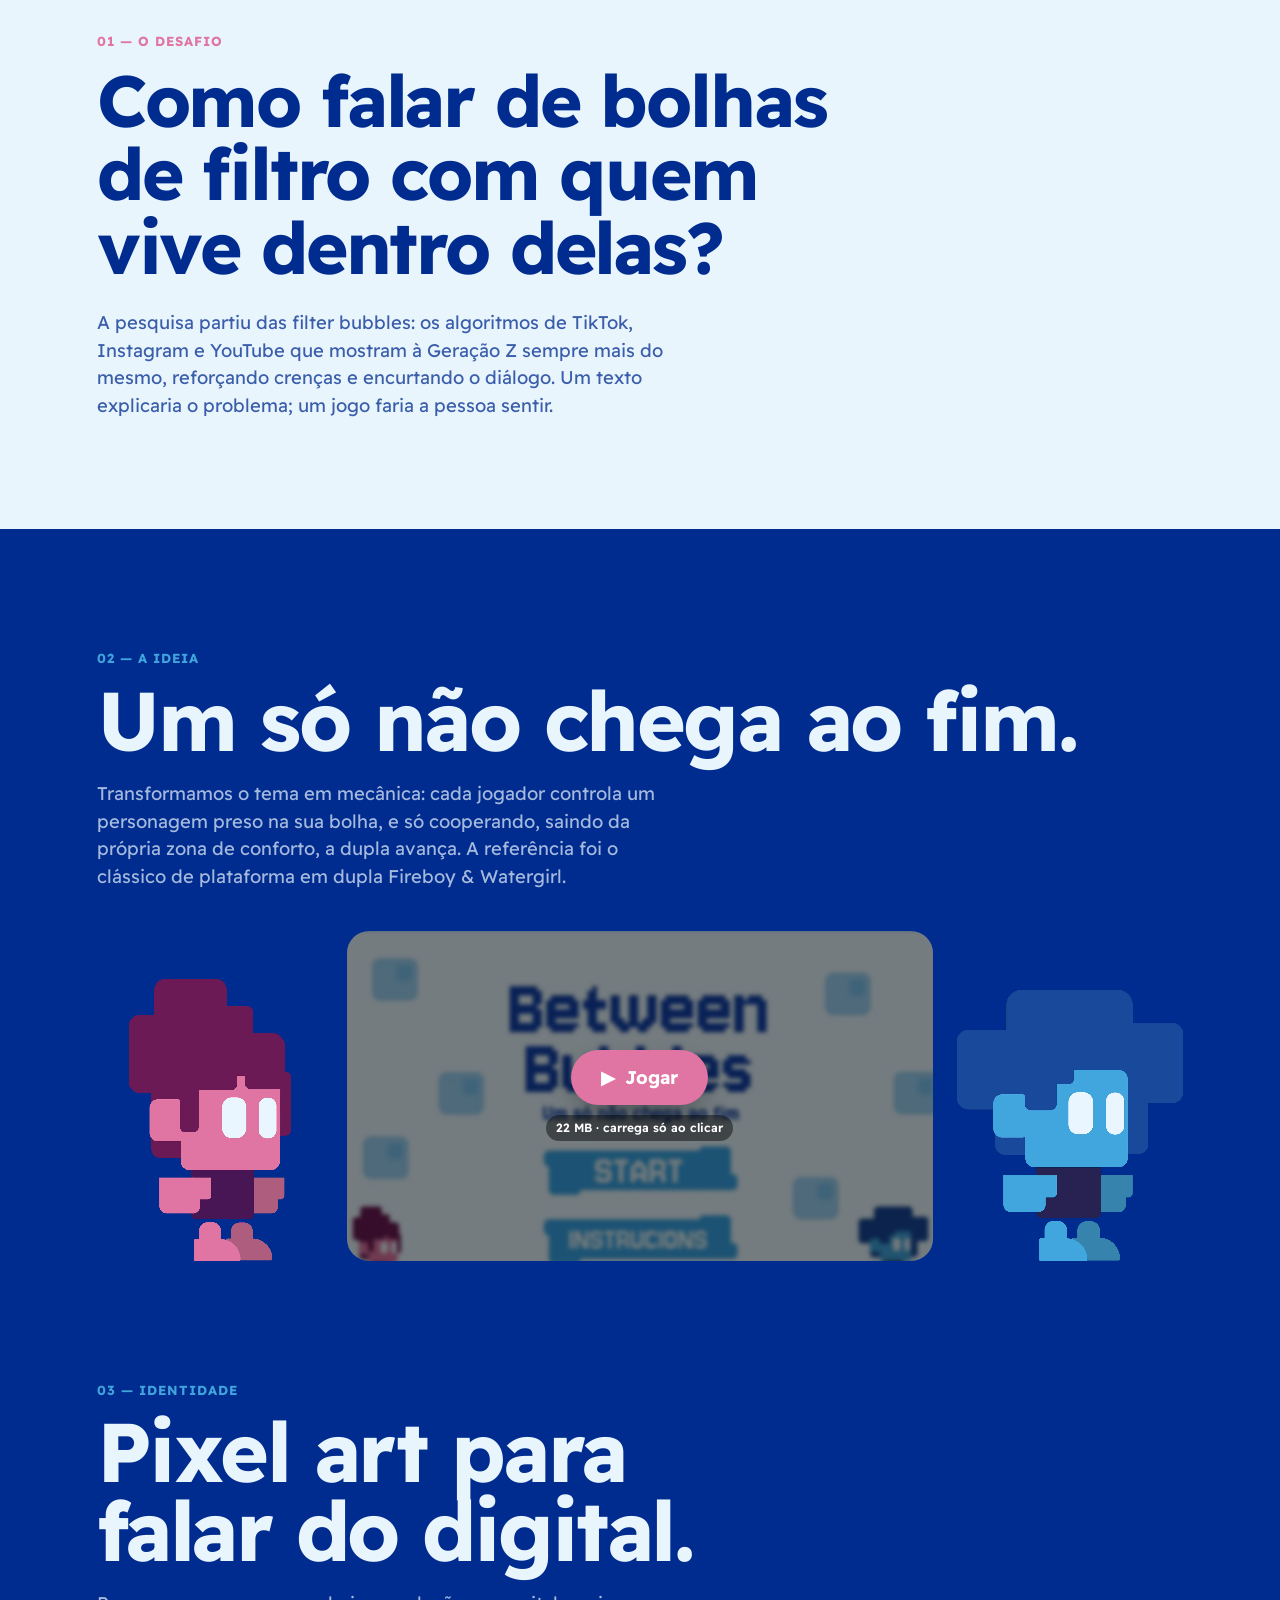
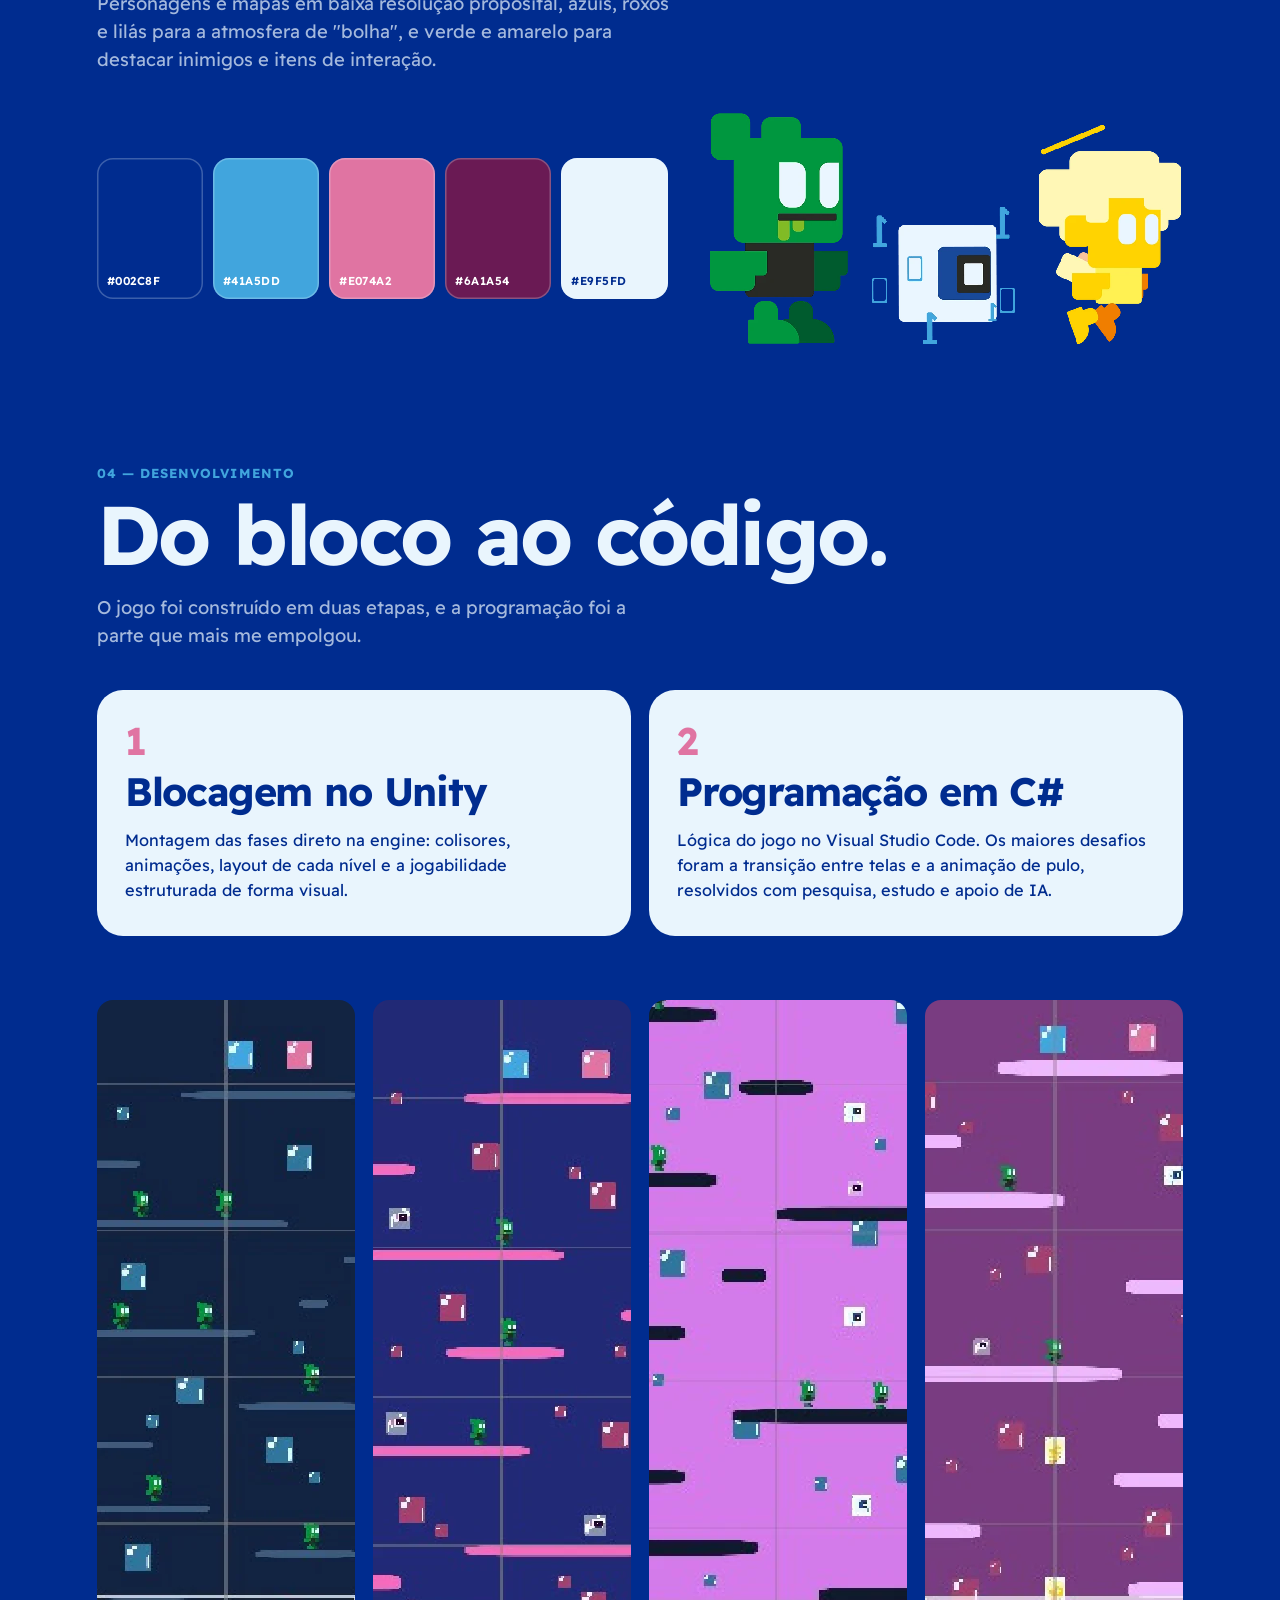
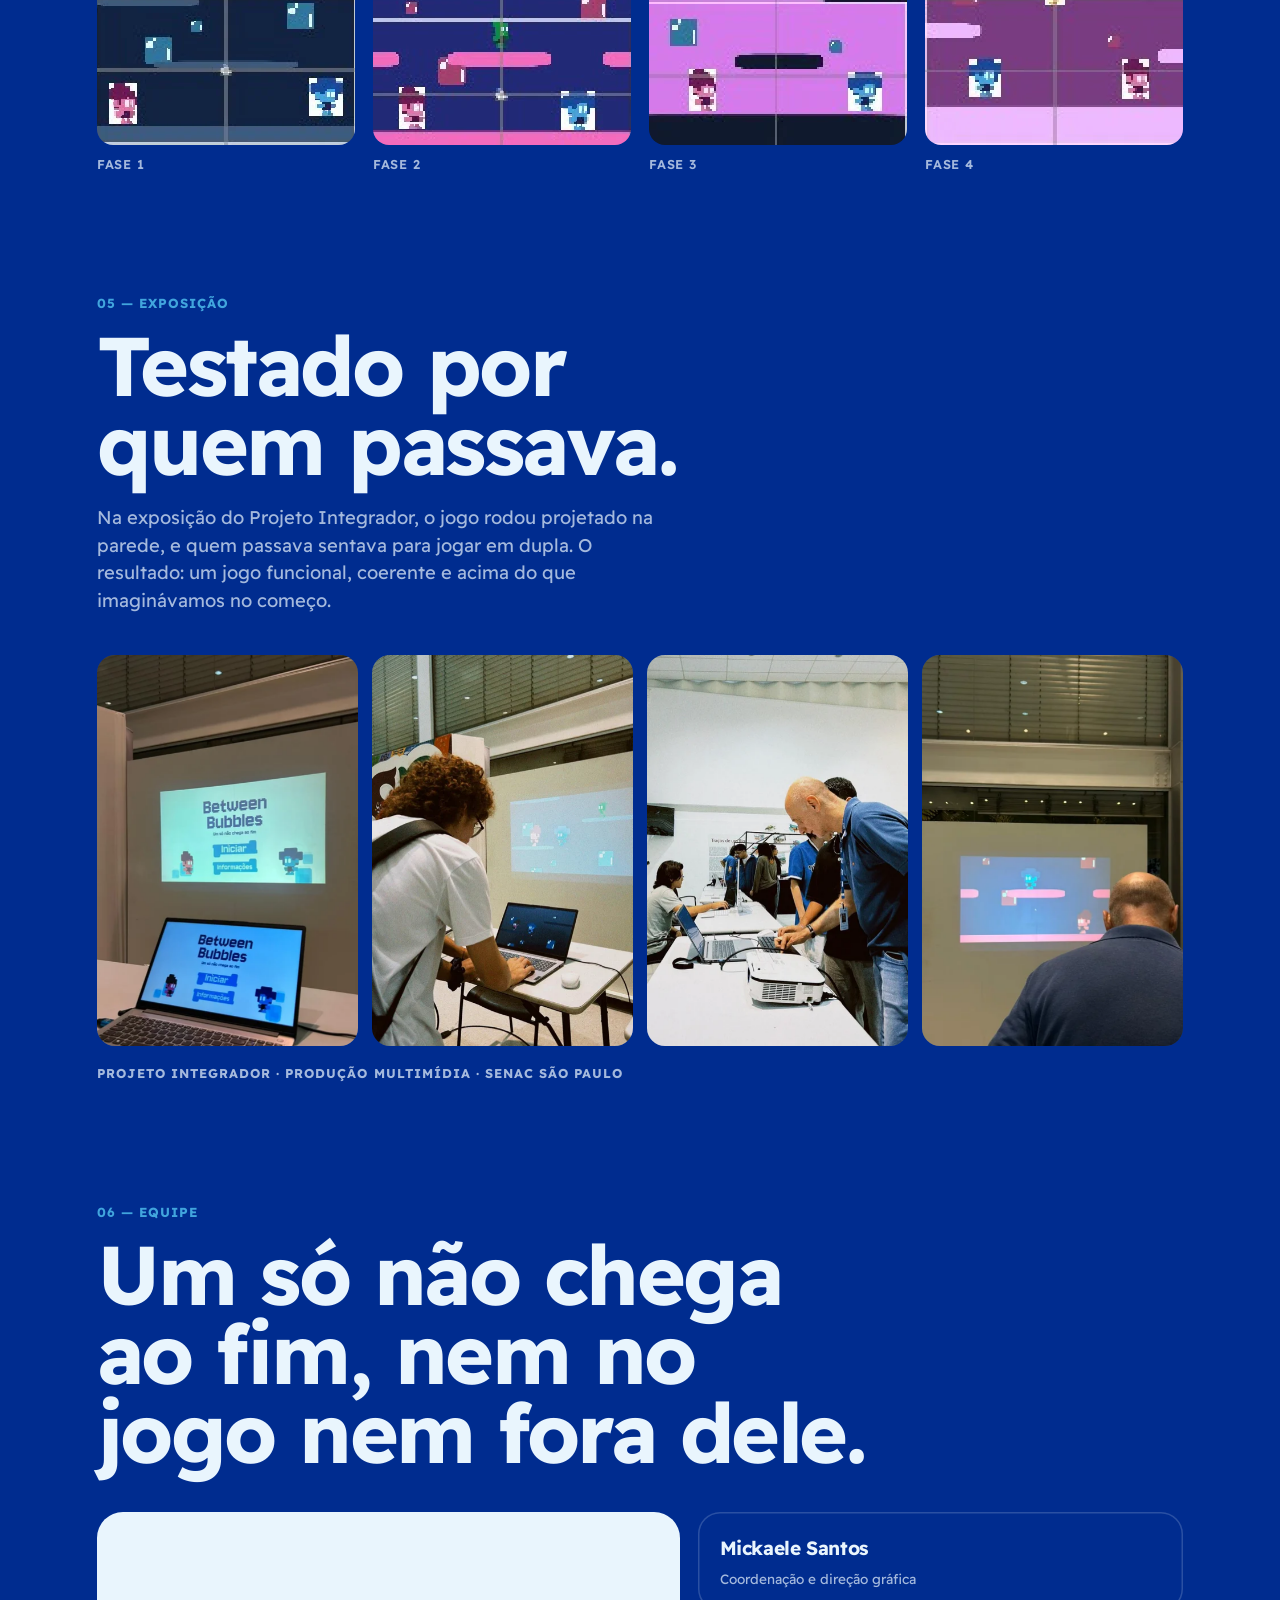
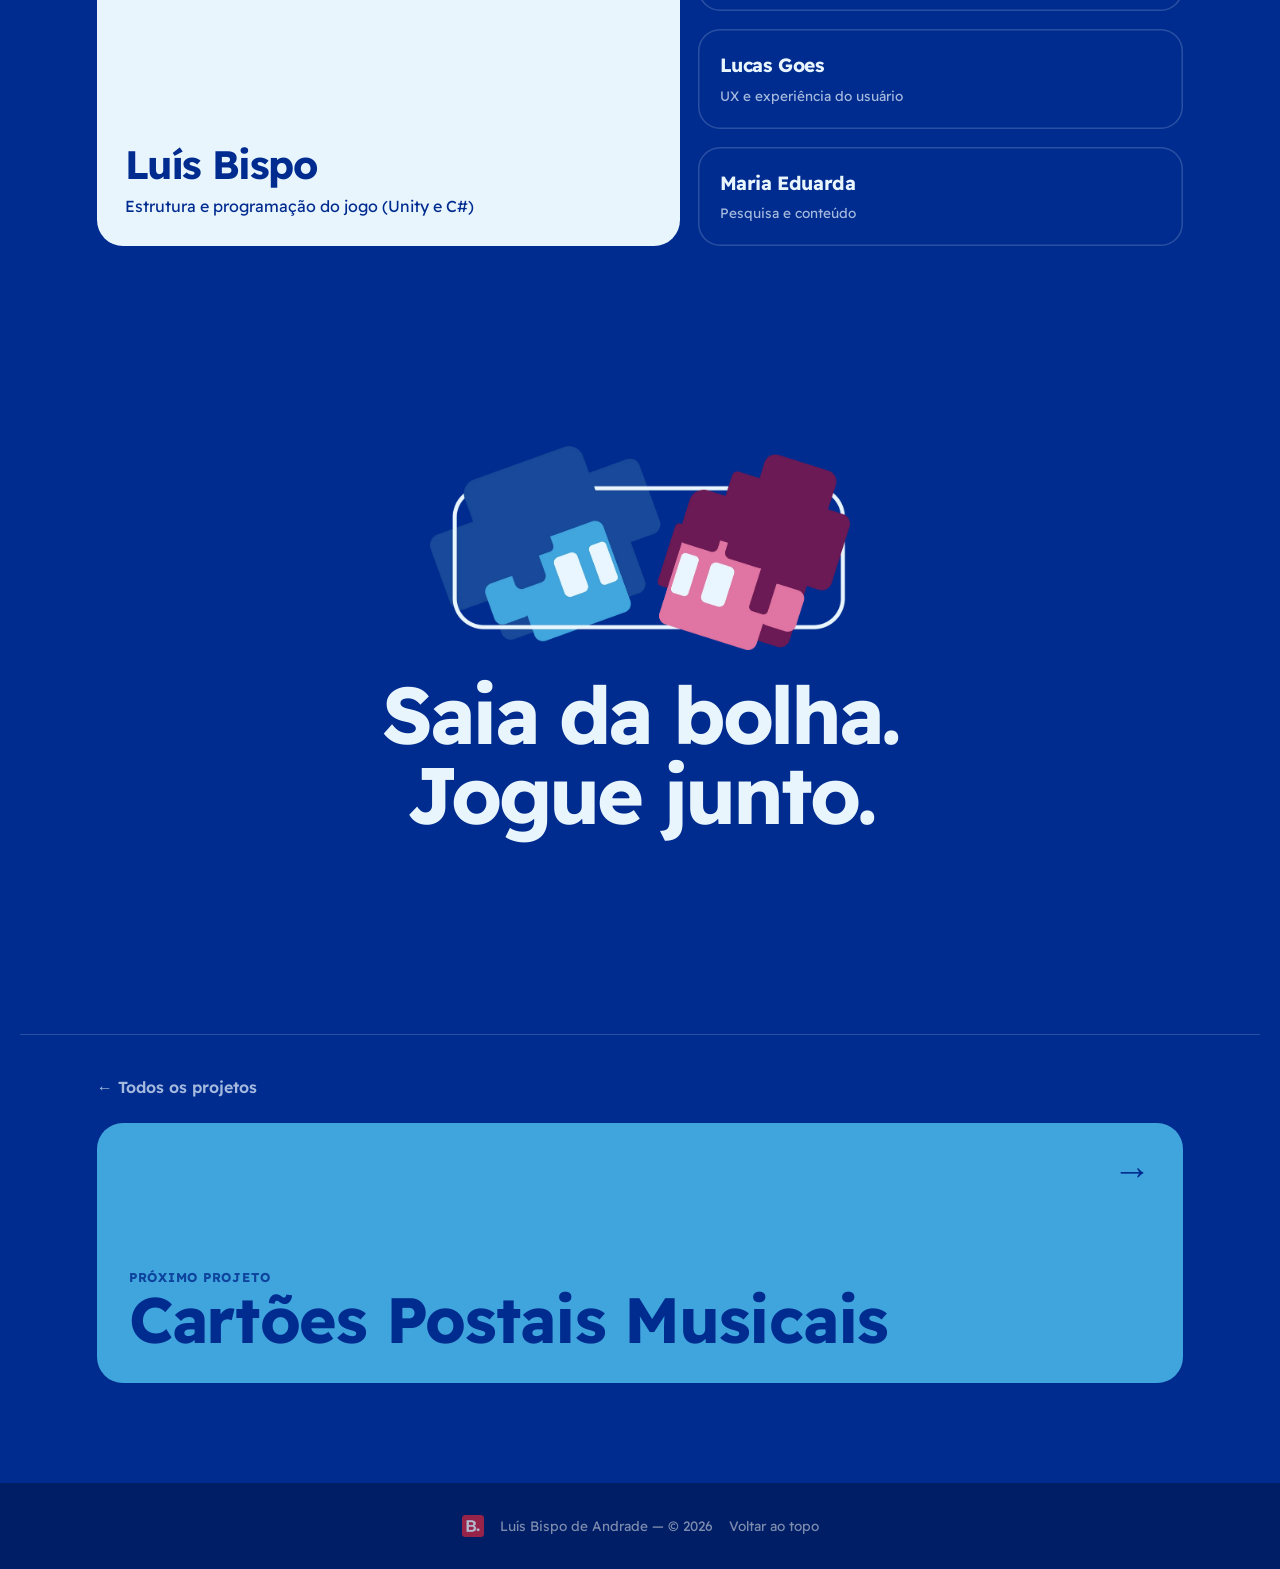
==== commit 3d0b46ae: "Reordena projetos no index e tira Henrrique Gláser por enquanto Ordem: SIEG, Memória Amorfa, Between" ====
--- a/between-bubbles.html
+++ b/between-bubbles.html
@@ -75,7 +75,7 @@
 
         <div class="projeto-hero-topo">
             <span class="proj-tag">Desenvolvimento de Jogos</span>
-            <span class="projeto-numero">03 <i>/ 05</i></span>
+            <span class="projeto-numero">03 <i>/ 04</i></span>
         </div>
 
         <h1>Between Bubbles</h1>
@@ -204,9 +204,9 @@
     <nav class="projeto-navegacao" aria-label="Outros projetos">
         <a href="index.html#projetos" class="projeto-anterior" data-transicao>← Todos os projetos</a>
 
-        <a href="memoria-amorfa.html" class="projeto-seguinte" data-transicao>
+        <a href="cartoes-postais.html" class="projeto-seguinte" data-transicao>
             <span class="projeto-seguinte-rotulo">Próximo projeto</span>
-            <span class="projeto-seguinte-nome">Memória Amorfa</span>
+            <span class="projeto-seguinte-nome">Cartões Postais Musicais</span>
             <span class="projeto-seguinte-seta" aria-hidden="true">→</span>
         </a>
     </nav>
--- a/style.css
+++ b/style.css
@@ -298,8 +298,8 @@
     inset:0;
     z-index:-1;
     background:
-        linear-gradient(to top, rgba(10,31,68,.85), rgba(10,31,68,0) 55%),
-        var(--capa) 38% 45% / cover no-repeat;
+        linear-gradient(to top, rgba(10,31,68,.92) 0%, rgba(10,31,68,.55) 28%, rgba(10,31,68,0) 60%),
+        var(--capa) var(--capa-pos, 50% 45%) / cover no-repeat;
     transition:transform .8s cubic-bezier(.22,1,.36,1);
 }
 .proj-com-capa:hover::before,
@@ -310,7 +310,7 @@
 .proj-capa-amorfa::before{
     background:
         linear-gradient(to top, rgba(0,0,0,.85), rgba(0,0,0,0) 60%),
-        var(--capa) 50% 28% / cover no-repeat;
+        var(--capa) var(--capa-pos, 50% 28%) / cover no-repeat;
     filter:grayscale(1);
 }
 .proj-b{ grid-column:span 3; grid-row:span 2; }
@@ -2701,10 +2701,12 @@
     --line:rgba(12,27,45,.14);
     --cor-projeto:var(--cp-vermelho);
 
-    --display:"Archivo Black", sans-serif;
+    --display:"Story Script", "Archivo Black", sans-serif;
     --body:"Archivo", sans-serif;
 }
-.tema-cp h1, .tema-cp h2, .tema-cp h3{ font-weight:400; letter-spacing:-.02em; text-transform:uppercase; }
+/* títulos em Story Script: sem caixa-alta, que deixa a fonte manuscrita ilegível */
+.tema-cp h1, .tema-cp h2, .tema-cp h3{ font-weight:400; letter-spacing:0; line-height:1; }
+.tema-cp .pilar h3{ font-size:clamp(1.6rem, 1.2rem + 1.2vw, 2.2rem); }
 .tema-cp .site-header{ background:rgba(243,239,230,.92); }
 .tema-cp .site-footer{ background:var(--cp-marinho); }
 .tema-cp ::selection{ background:var(--cp-amarelo); color:var(--cp-marinho); }
@@ -2760,14 +2762,23 @@
     text-transform:uppercase;
 }
 .capa-cp-titulo h2{
-    font-size:clamp(3.4rem, 1rem + 10vw, 10rem);
-    line-height:.85;
+    font-size:clamp(3.6rem, 1rem + 11vw, 11rem);
+    line-height:.9;
     color:#fff;
     -webkit-text-stroke:3px var(--cp-marinho);
     paint-order:stroke fill;
     text-shadow:8px 8px 0 var(--cp-vermelho);
 }
 .capa-cp .capa-seta{ border-color:rgba(255,255,255,.7); }
+
+/* player do Spotify */
+.cp-player{
+    max-width:var(--wrap);
+    margin:0 auto 48px;
+    padding:0 var(--pad);
+}
+.cp-player p{ margin-bottom:12px; font-weight:700; }
+.cp-player iframe{ display:block; border-radius:12px; box-shadow:0 18px 40px -22px rgba(12,27,45,.5); }
 
 /* mesa com os 10 cartões que viram */
 .mesa-postais{
@@ -2856,9 +2867,8 @@
 .fecho-cp strong{
     font-family:var(--display);
     font-weight:400;
-    font-size:clamp(2.4rem, 1rem + 5vw, 5.6rem);
-    line-height:.95;
-    text-transform:uppercase;
+    font-size:clamp(2.6rem, 1rem + 5.4vw, 6rem);
+    line-height:1;
     color:var(--cp-marinho);
     text-shadow:6px 6px 0 var(--cp-amarelo);
 }
@@ -2867,8 +2877,8 @@
 .proj.proj-capa-cp{ background:#0C1B2D; color:#fff; }
 .proj-capa-cp::before{
     background:
-        linear-gradient(to top, rgba(12,27,45,.88), rgba(12,27,45,0) 55%),
-        var(--capa) 50% 40% / cover no-repeat;
+        linear-gradient(to top, rgba(12,27,45,.95) 0%, rgba(12,27,45,.7) 26%, rgba(12,27,45,0) 62%),
+        var(--capa) var(--capa-pos, 40% 30%) / cover no-repeat;
 }
 
 @media (max-width:900px){
@@ -2886,3 +2896,19 @@
     .capa-cp-mesa img{ animation:none; }
     .postal-frente, .postal-verso{ transition:none; }
 }
+/* dupla: os dois cards com o mesmo peso */
+.tema-cp .equipe{ grid-template-columns:1fr 1fr; }
+.tema-cp .equipe-destaque{ --cartao-fundo:var(--cp-marinho); --cartao-texto:#fff; }
+.tema-cp .equipe ul{ grid-template-columns:1fr; }
+.tema-cp .equipe li{ min-height:220px; padding:28px; border-radius:26px; background:var(--cp-vermelho); color:#fff; box-shadow:none; font-size:clamp(1.8rem, 1.2rem + 1.6vw, 2.6rem); }
+.tema-cp .equipe li small{ color:rgba(255,255,255,.85); font-size:1rem; }
+@media (max-width:900px){ .tema-cp .equipe{ grid-template-columns:1fr; } }
+
+/* enquadramento das capas nos cards do index (por projeto e por tamanho de tela) */
+.proj-a.proj-com-capa{ --capa-pos:72% 40%; }      /* SIEG: a pessoa no centro, logo à esquerda */
+.proj-capa-amorfa{ --capa-pos:50% 30%; }
+.proj-capa-cp{ --capa-pos:38% 22%; }
+@media (max-width:900px){
+    .proj-a.proj-com-capa{ --capa-pos:78% 40%; }
+    .proj-capa-cp{ --capa-pos:35% 20%; }
+}
